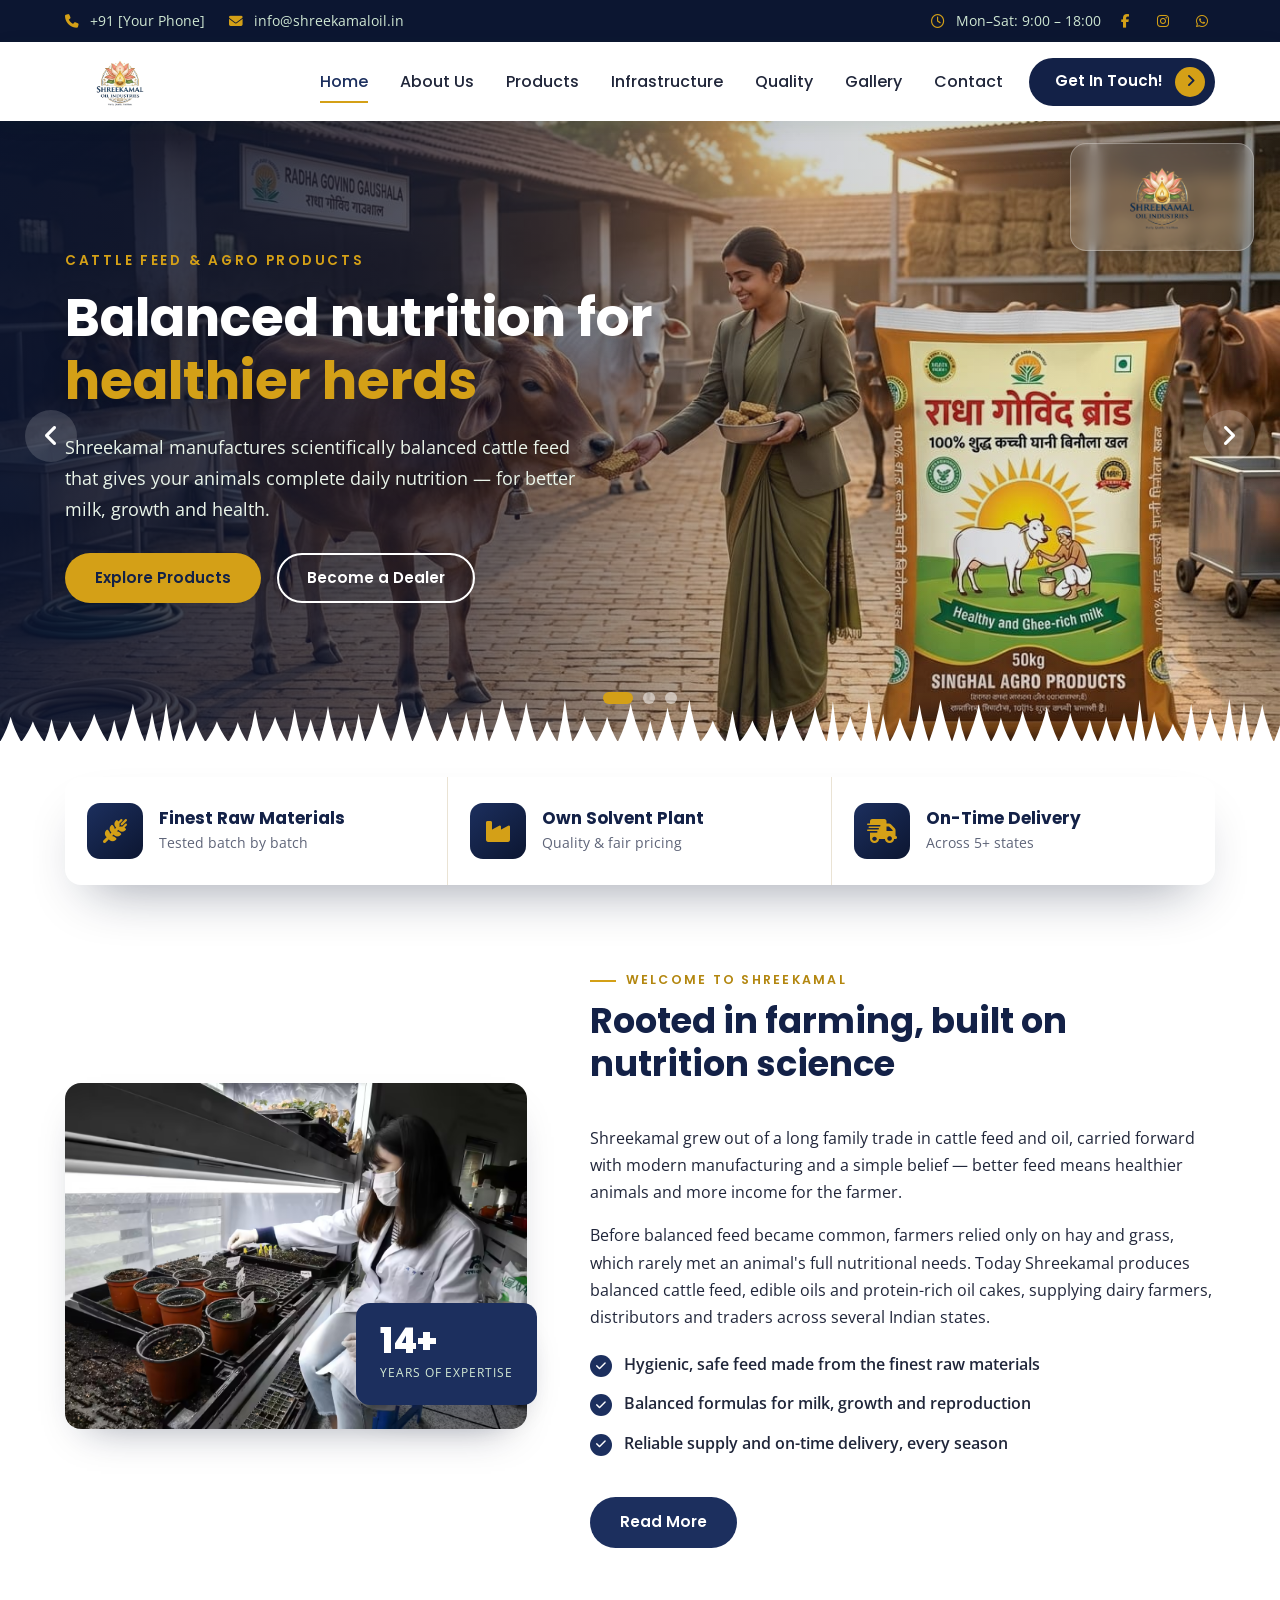
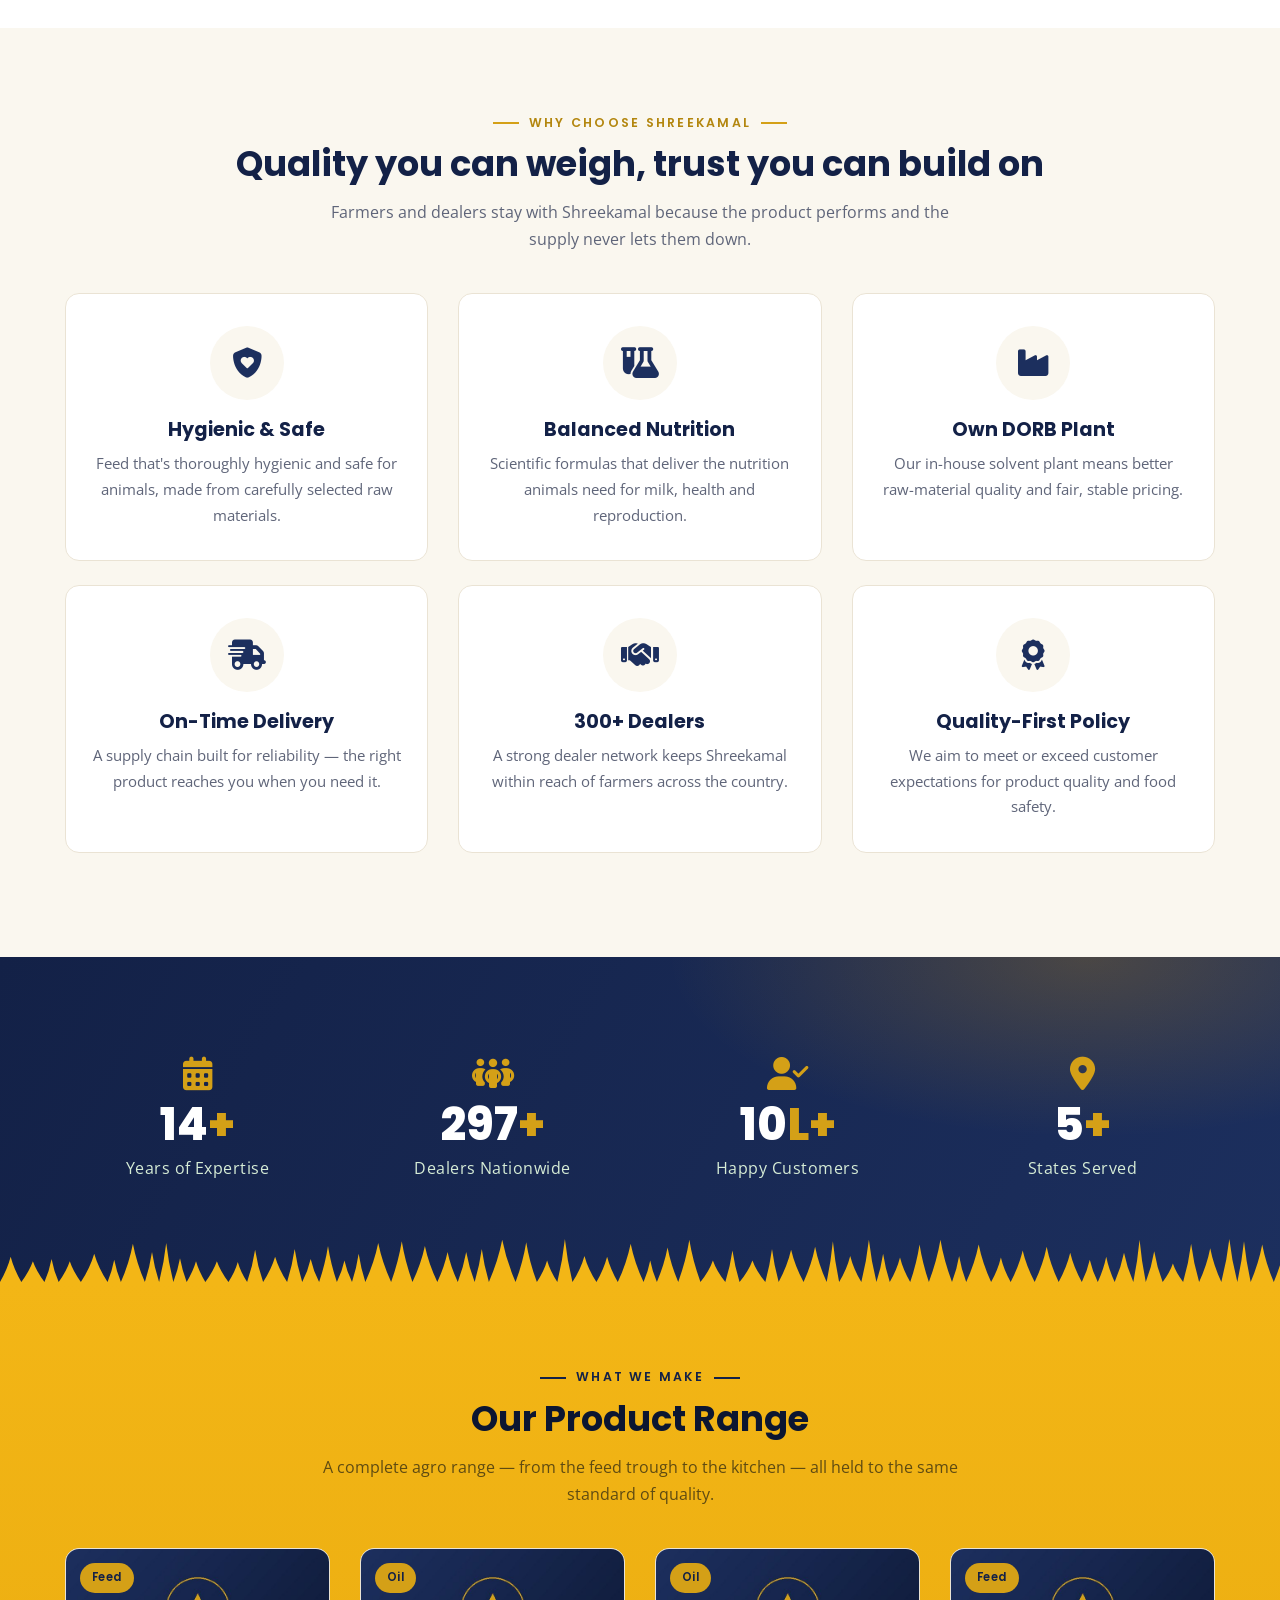
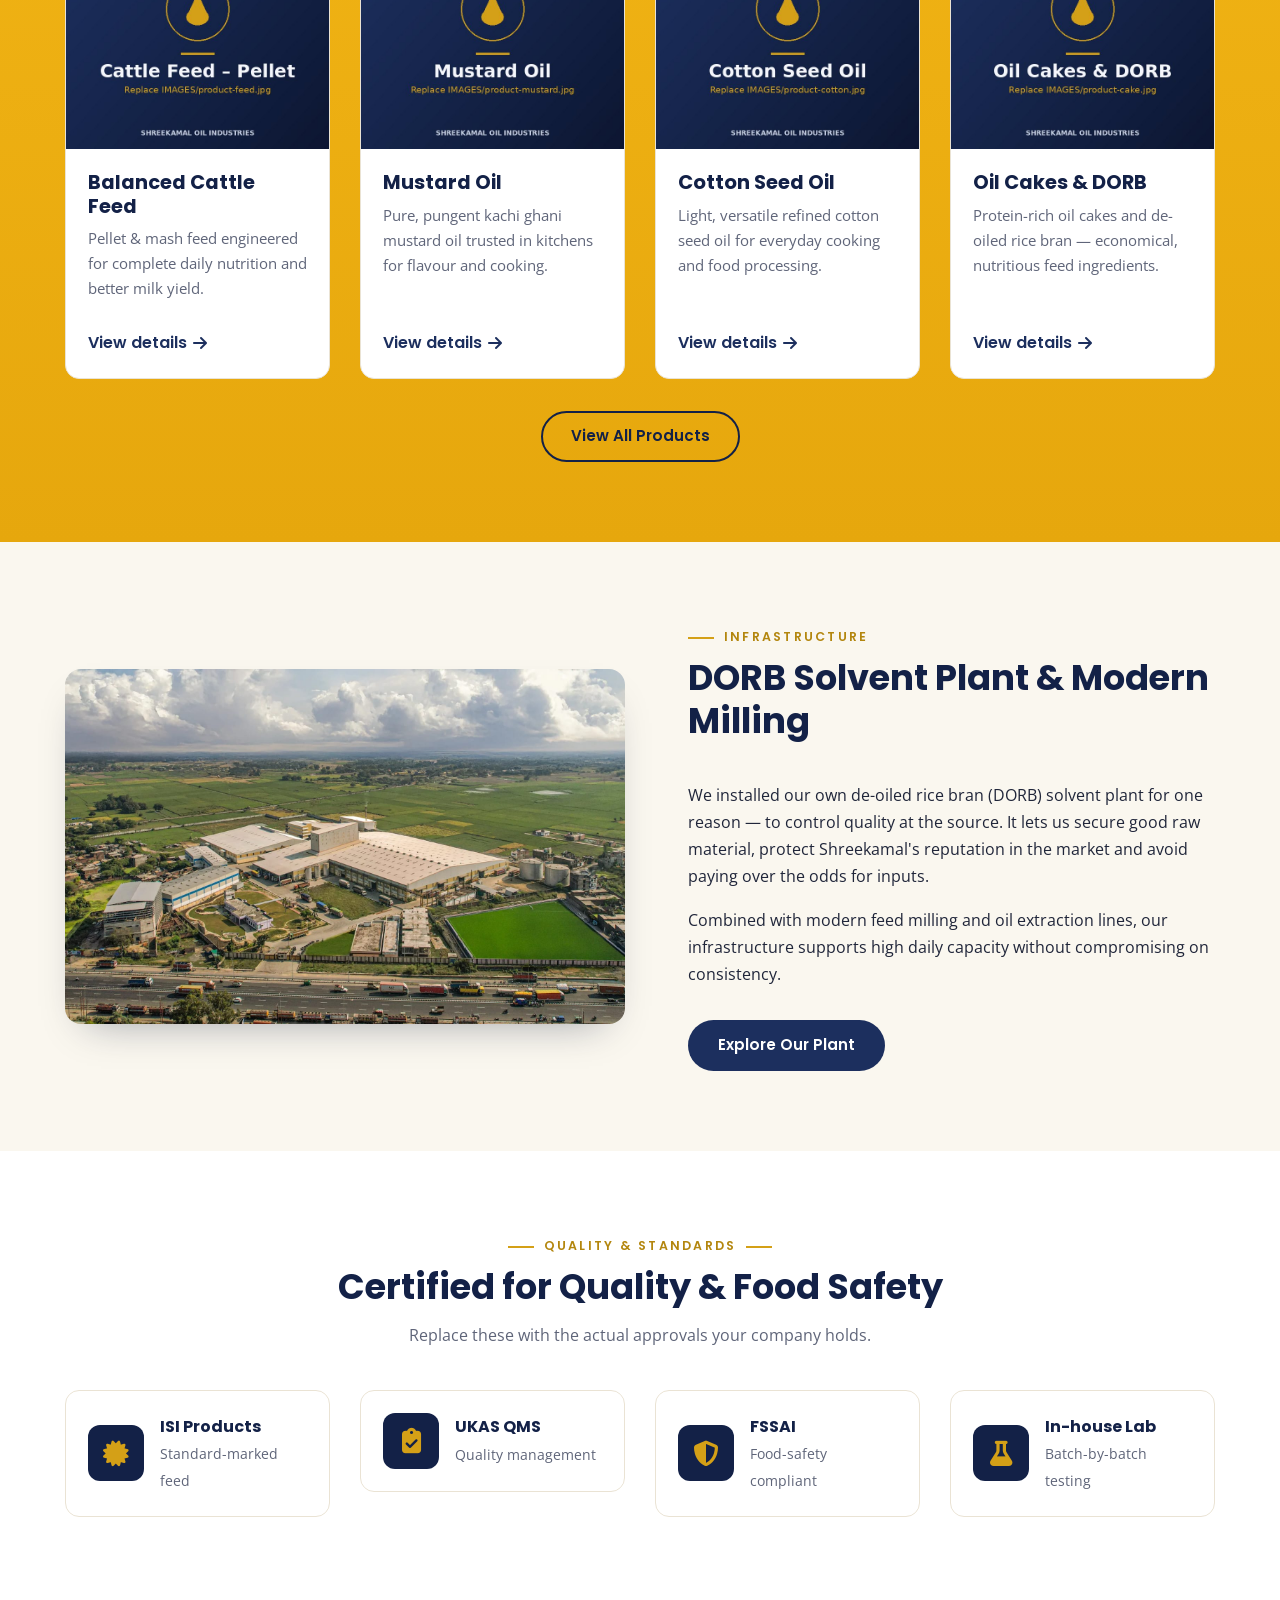
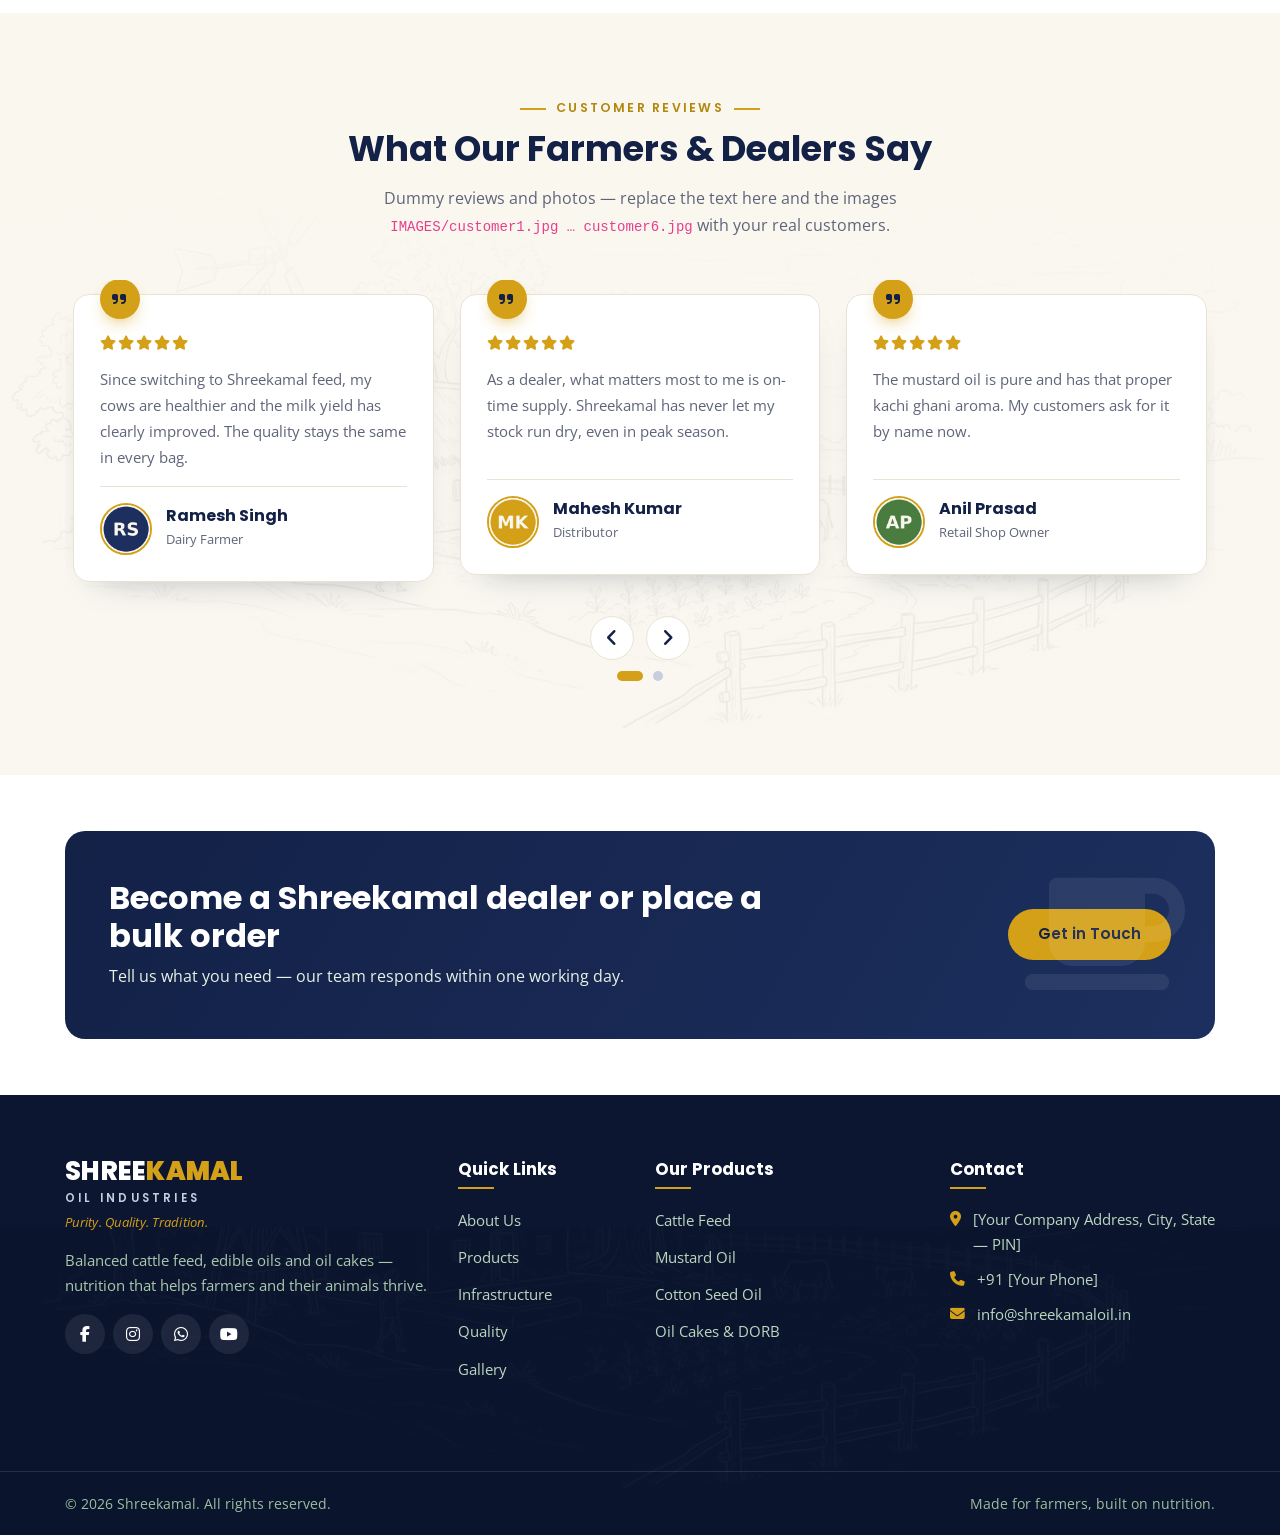
==== index.html @ b7103b27 "Add files via upload" ====
<!DOCTYPE html>
<html lang="en">
<head>
<meta charset="UTF-8" />
<meta name="viewport" content="width=device-width, initial-scale=1.0" />
<title>Shreekamal Oil Industries | Balanced Cattle Feed & Agro Products</title>
<meta name="description" content="Shreekamal is a leading manufacturer of balanced cattle feed, edible oils and oil cakes for healthier, more productive livestock across India." />

<!-- Fonts -->
<link rel="preconnect" href="https://fonts.googleapis.com"><link rel="preconnect" href="https://fonts.gstatic.com" crossorigin>
<link href="https://fonts.googleapis.com/css2?family=Poppins:wght@400;500;600;700;800&family=Open+Sans:wght@400;500;600;700&display=swap" rel="stylesheet">

<!-- Libraries (CDN). NOTE: your folder already has local bootstrap/owl/animate —
     to use those instead, swap these CDN links for your local paths, e.g. css/bootstrap.min.css -->
<link rel="stylesheet" href="https://cdn.jsdelivr.net/npm/bootstrap@4.6.2/dist/css/bootstrap.min.css">
<link rel="stylesheet" href="https://cdnjs.cloudflare.com/ajax/libs/OwlCarousel2/2.3.4/assets/owl.carousel.min.css">
<link rel="stylesheet" href="https://cdnjs.cloudflare.com/ajax/libs/OwlCarousel2/2.3.4/assets/owl.theme.default.min.css">
<link rel="stylesheet" href="https://cdnjs.cloudflare.com/ajax/libs/animate.css/4.1.1/animate.min.css">
<link rel="stylesheet" href="https://cdnjs.cloudflare.com/ajax/libs/font-awesome/6.5.2/css/all.min.css">

<!-- Custom -->
<link rel="stylesheet" href="css/style.css">
<link rel="stylesheet" href="css/responsive.css">
</head>
<body>

<!-- ===== PRELOADER / SPLASH (replace IMAGES/splash.jpg with your own image) ===== -->
<div id="preloader">
  <img class="pl-img" src="IMAGES/splash.jpg" alt="Shreekamal Oil Industries">
  <div class="pl-bar"><span></span></div>
</div>


<!-- ===== TOP BAR ===== -->
<div class="topbar">
  <div class="container">
    <div class="tb-left">
      <span><i class="fa-solid fa-phone"></i> +91 [Your Phone]</span>
      <span><i class="fa-solid fa-envelope"></i> info@shreekamaloil.in</span>
    </div>
    <div class="tb-right">
      <span><i class="fa-regular fa-clock"></i> Mon–Sat: 9:00 – 18:00</span>
      <a href="#"><i class="fa-brands fa-facebook-f"></i></a>
      <a href="#"><i class="fa-brands fa-instagram"></i></a>
      <a href="#"><i class="fa-brands fa-whatsapp"></i></a>
    </div>
  </div>
</div>

<!-- ===== NAVBAR ===== -->
<nav class="navbar navbar-expand-lg sticky-top">
  <div class="container">
    <a class="navbar-brand" href="index.html">
      <img src="IMAGES/logo.png" class="brand-logo" alt="Shreekamal Oil Industries">
    </a>
    <button class="navbar-toggler" type="button" data-toggle="collapse" data-target="#navMenu"><span class="navbar-toggler-icon"></span></button>
    <div class="collapse navbar-collapse" id="navMenu">
      <ul class="navbar-nav ml-auto align-items-lg-center">
        <li class="nav-item active"><a class="nav-link" href="index.html">Home</a></li>
        <li class="nav-item"><a class="nav-link" href="about.html">About Us</a></li>
        <li class="nav-item"><a class="nav-link" href="products.html">Products</a></li>
        <li class="nav-item"><a class="nav-link" href="infrastructure.html">Infrastructure</a></li>
        <li class="nav-item"><a class="nav-link" href="quality.html">Quality</a></li>
        <li class="nav-item"><a class="nav-link" href="gallery.html">Gallery</a></li>
        <li class="nav-item"><a class="nav-link" href="contact.html">Contact</a></li>
        <li class="nav-item"><a class="btn btn-getintouch" href="contact.html">Get In Touch! <span class="gi-arrow"><i class="fa-solid fa-angle-right"></i></span></a></li>
      </ul>
    </div>
  </div>
</nav>

<!-- ===== HERO CAROUSEL ===== -->
<section class="hero">
  <div class="owl-carousel owl-theme hero-carousel">
    <div class="item" style="background-image:url('IMAGES/slide1.jpg')">
      <div class="container">
        <div class="caption">
          <span class="eyebrow">Cattle Feed &amp; Agro Products</span>
          <h1>Balanced nutrition for <span>healthier herds</span></h1>
          <p>Shreekamal manufactures scientifically balanced cattle feed that gives your animals complete daily nutrition — for better milk, growth and health.</p>
          <a href="products.html" class="btn btn-amber">Explore Products</a>
          <a href="contact.html" class="btn btn-outline-light-2">Become a Dealer</a>
        </div>
      </div>
    </div>
    <div class="item" style="background-image:url('IMAGES/slide2.jpg')">
      <div class="container">
        <div class="caption">
          <span class="eyebrow">Pure &amp; Trusted</span>
          <h1>Edible oils, milled the <span>honest way</span></h1>
          <p>From kachi ghani mustard oil to refined cotton seed oil — quality you can taste, from our own solvent plant.</p>
          <a href="products.html" class="btn btn-amber">Our Oils</a>
          <a href="infrastructure.html" class="btn btn-outline-light-2">Our Plant</a>
        </div>
      </div>
    </div>
    <div class="item" style="background-image:url('IMAGES/slide3.jpg')">
      <div class="container">
        <div class="caption">
          <span class="eyebrow">Growing with Farmers</span>
          <h1>A network built on <span>reliability</span></h1>
          <p>300+ dealers, five states served and a supply chain that delivers on time, every season.</p>
          <a href="about.html" class="btn btn-amber">About Shreekamal</a>
          <a href="contact.html" class="btn btn-outline-light-2">Contact Us</a>
        </div>
      </div>
    </div>
  </div>
  <div class="grass grass-hero"><svg viewBox="0 0 1440 60" preserveAspectRatio="none"><path d="M0,60 L0.0,60 Q8.4,43 12.0,27 Q15.6,43 24.0,60 L24.0,60 Q33.1,46 37.0,33 Q40.9,46 50.0,60 L50.0,60 Q55.6,45 58.0,30 Q60.4,45 66.0,60 L66.0,60 Q74.8,46 78.5,33 Q82.2,46 91.0,60 L91.0,60 Q101.5,41 106.0,23 Q110.5,41 121.0,60 L121.0,60 Q126.2,45 128.5,31 Q130.8,45 136.0,60 L136.0,60 Q145.4,35 149.5,10 Q153.6,35 163.0,60 L163.0,60 Q168.6,40 171.0,21 Q173.4,40 179.0,60 L179.0,60 Q184.6,34 187.0,9 Q189.4,34 195.0,60 L195.0,60 Q200.2,44 202.5,29 Q204.8,44 210.0,60 L210.0,60 Q217.3,46 220.5,33 Q223.7,46 231.0,60 L231.0,60 Q240.1,46 244.0,33 Q247.9,46 257.0,60 L257.0,60 Q264.4,47 267.5,34 Q270.6,47 278.0,60 L278.0,60 Q284.3,39 287.0,18 Q289.7,39 296.0,60 L296.0,60 Q305.4,43 309.5,27 Q313.6,43 323.0,60 L323.0,60 Q328.9,38 331.5,17 Q334.1,38 340.0,60 L340.0,60 Q346.6,45 349.5,30 Q352.4,45 359.0,60 L359.0,60 Q366.0,36 369.0,13 Q372.0,36 379.0,60 L379.0,60 Q384.9,46 387.5,32 Q390.1,46 396.0,60 L396.0,60 Q401.2,41 403.5,23 Q405.8,41 411.0,60 L411.0,60 Q421.1,34 425.5,9 Q429.9,34 440.0,60 L440.0,60 Q448.4,33 452.0,7 Q455.6,33 464.0,60 L464.0,60 Q473.8,36 478.0,13 Q482.2,36 492.0,60 L492.0,60 Q500.1,40 503.5,21 Q506.9,40 515.0,60 L515.0,60 Q521.6,40 524.5,21 Q527.4,40 534.0,60 L534.0,60 Q539.6,38 542.0,17 Q544.4,38 550.0,60 L550.0,60 Q560.5,32 565.0,5 Q569.5,32 580.0,60 L580.0,60 Q588.4,34 592.0,8 Q595.6,34 604.0,60 L604.0,60 Q612.0,46 615.5,32 Q619.0,46 627.0,60 L627.0,60 Q633.0,32 635.5,4 Q638.0,32 644.0,60 L644.0,60 Q653.5,43 657.5,26 Q661.5,43 671.0,60 L671.0,60 Q679.4,43 683.0,27 Q686.6,43 695.0,60 L695.0,60 Q705.1,35 709.5,10 Q713.9,35 724.0,60 L724.0,60 Q729.2,46 731.5,32 Q733.8,46 739.0,60 L739.0,60 Q747.4,37 751.0,15 Q754.6,37 763.0,60 L763.0,60 Q771.8,32 775.5,5 Q779.2,32 788.0,60 L788.0,60 Q797.8,46 802.0,32 Q806.2,46 816.0,60 L816.0,60 Q821.6,39 824.0,19 Q826.4,39 832.0,60 L832.0,60 Q842.1,46 846.5,32 Q850.9,46 861.0,60 L861.0,60 Q866.2,38 868.5,17 Q870.8,38 876.0,60 L876.0,60 Q885.8,39 890.0,18 Q894.2,39 904.0,60 L904.0,60 Q913.1,37 917.0,14 Q920.9,37 930.0,60 L930.0,60 Q934.9,33 937.0,7 Q939.1,33 944.0,60 L944.0,60 Q952.8,43 956.5,26 Q960.2,43 969.0,60 L969.0,60 Q975.0,32 977.5,5 Q980.0,32 986.0,60 L986.0,60 Q991.2,41 993.5,23 Q995.8,41 1001.0,60 L1001.0,60 Q1009.0,44 1012.5,28 Q1016.0,44 1024.0,60 L1024.0,60 Q1031.3,35 1034.5,11 Q1037.7,35 1045.0,60 L1045.0,60 Q1054.1,32 1058.0,5 Q1061.9,32 1071.0,60 L1071.0,60 Q1076.6,43 1079.0,26 Q1081.4,43 1087.0,60 L1087.0,60 Q1096.8,35 1101.0,11 Q1105.2,35 1115.0,60 L1115.0,60 Q1122.7,44 1126.0,28 Q1129.3,44 1137.0,60 L1137.0,60 Q1146.5,39 1150.5,19 Q1154.5,39 1164.0,60 L1164.0,60 Q1173.5,37 1177.5,14 Q1181.5,37 1191.0,60 L1191.0,60 Q1200.1,41 1204.0,22 Q1207.9,41 1217.0,60 L1217.0,60 Q1223.3,45 1226.0,31 Q1228.7,45 1235.0,60 L1235.0,60 Q1241.7,43 1244.5,27 Q1247.3,43 1254.0,60 L1254.0,60 Q1261.3,41 1264.5,22 Q1267.7,41 1275.0,60 L1275.0,60 Q1279.9,32 1282.0,5 Q1284.1,32 1289.0,60 L1289.0,60 Q1295.7,40 1298.5,20 Q1301.3,40 1308.0,60 L1308.0,60 Q1316.0,48 1319.5,36 Q1323.0,48 1331.0,60 L1331.0,60 Q1337.3,35 1340.0,10 Q1342.7,35 1349.0,60 L1349.0,60 Q1357.8,38 1361.5,16 Q1365.2,38 1374.0,60 L1374.0,60 Q1380.3,32 1383.0,4 Q1385.7,32 1392.0,60 L1392.0,60 Q1397.2,33 1399.5,7 Q1401.8,33 1407.0,60 L1407.0,60 Q1416.1,35 1420.0,11 Q1423.9,35 1433.0,60 L1433.0,60 Q1442.1,35 1446.0,11 Q1449.9,35 1459.0,60 L1440,60 Z" fill="currentColor"/></svg></div>
  <div class="hero-watermark"><img src="IMAGES/logo.png" alt="Shreekamal Oil Industries"></div>
</section>

<!-- ===== FEATURE STRIP ===== -->
<section class="feature-strip">
  <div class="container">
    <div class="fs-card">
      <div class="row no-gutters">
        <div class="col-md-4"><div class="fs-item"><div class="fi"><i class="fa-solid fa-wheat-awn"></i></div><div><h5>Finest Raw Materials</h5><p>Tested batch by batch</p></div></div></div>
        <div class="col-md-4"><div class="fs-item"><div class="fi"><i class="fa-solid fa-industry"></i></div><div><h5>Own Solvent Plant</h5><p>Quality &amp; fair pricing</p></div></div></div>
        <div class="col-md-4"><div class="fs-item"><div class="fi"><i class="fa-solid fa-truck-fast"></i></div><div><h5>On-Time Delivery</h5><p>Across 5+ states</p></div></div></div>
      </div>
    </div>
  </div>
</section>

<!-- ===== ABOUT ===== -->
<section class="section about">
  <div class="container">
    <div class="row align-items-center">
      <div class="col-lg-5" data-reveal="fadeInLeft">
        <div class="about-wrap">
          <img src="IMAGES/about.jpg" class="about-photo" alt="About Shreekamal Oil Industries">
          <div class="about-badge"><div class="n">14+</div><small>Years of expertise</small></div>
        </div>
      </div>
      <div class="col-lg-7 pl-lg-5" data-reveal="fadeInRight">
        <div class="sec-title">
          <span class="eyebrow">Welcome to Shreekamal</span>
          <h2>Rooted in farming, built on nutrition science</h2>
        </div>
        <p>Shreekamal grew out of a long family trade in cattle feed and oil, carried forward with modern manufacturing and a simple belief — better feed means healthier animals and more income for the farmer.</p>
        <p>Before balanced feed became common, farmers relied only on hay and grass, which rarely met an animal's full nutritional needs. Today Shreekamal produces balanced cattle feed, edible oils and protein-rich oil cakes, supplying dairy farmers, distributors and traders across several Indian states.</p>
        <ul class="ticks">
          <li><i class="fa-solid fa-check"></i> Hygienic, safe feed made from the finest raw materials</li>
          <li><i class="fa-solid fa-check"></i> Balanced formulas for milk, growth and reproduction</li>
          <li><i class="fa-solid fa-check"></i> Reliable supply and on-time delivery, every season</li>
        </ul>
        <a href="about.html" class="btn btn-green mt-4">Read More</a>
      </div>
    </div>
  </div>
</section>

<!-- ===== WHY CHOOSE ===== -->
<section class="section bg-cream">
  <div class="container">
    <div class="sec-title center">
      <span class="eyebrow">Why choose Shreekamal</span>
      <h2>Quality you can weigh, trust you can build on</h2>
      <p>Farmers and dealers stay with Shreekamal because the product performs and the supply never lets them down.</p>
    </div>
    <div class="row">
      <div class="col-md-4 mb-4" data-reveal="fadeInUp"><div class="why-card"><div class="ic"><i class="fa-solid fa-shield-heart"></i></div><h4>Hygienic &amp; Safe</h4><p>Feed that's thoroughly hygienic and safe for animals, made from carefully selected raw materials.</p></div></div>
      <div class="col-md-4 mb-4" data-reveal="fadeInUp"><div class="why-card"><div class="ic"><i class="fa-solid fa-flask-vial"></i></div><h4>Balanced Nutrition</h4><p>Scientific formulas that deliver the nutrition animals need for milk, health and reproduction.</p></div></div>
      <div class="col-md-4 mb-4" data-reveal="fadeInUp"><div class="why-card"><div class="ic"><i class="fa-solid fa-industry"></i></div><h4>Own DORB Plant</h4><p>Our in-house solvent plant means better raw-material quality and fair, stable pricing.</p></div></div>
      <div class="col-md-4 mb-4" data-reveal="fadeInUp"><div class="why-card"><div class="ic"><i class="fa-solid fa-truck-fast"></i></div><h4>On-Time Delivery</h4><p>A supply chain built for reliability — the right product reaches you when you need it.</p></div></div>
      <div class="col-md-4 mb-4" data-reveal="fadeInUp"><div class="why-card"><div class="ic"><i class="fa-solid fa-handshake"></i></div><h4>300+ Dealers</h4><p>A strong dealer network keeps Shreekamal within reach of farmers across the country.</p></div></div>
      <div class="col-md-4 mb-4" data-reveal="fadeInUp"><div class="why-card"><div class="ic"><i class="fa-solid fa-award"></i></div><h4>Quality-First Policy</h4><p>We aim to meet or exceed customer expectations for product quality and food safety.</p></div></div>
    </div>
  </div>
</section>

<!-- ===== COUNTERS ===== -->
<section class="section counters">
  <div class="container">
    <div class="row">
      <div class="col-6 col-md-3"><div class="counter-box"><i class="fa-solid fa-calendar-days"></i><div class="count" data-target="14" data-suffix="+">0</div><p>Years of Expertise</p></div></div>
      <div class="col-6 col-md-3"><div class="counter-box"><i class="fa-solid fa-people-group"></i><div class="count" data-target="300" data-suffix="+">0</div><p>Dealers Nationwide</p></div></div>
      <div class="col-6 col-md-3"><div class="counter-box"><i class="fa-solid fa-user-check"></i><div class="count" data-target="10" data-suffix="L+">0</div><p>Happy Customers</p></div></div>
      <div class="col-6 col-md-3"><div class="counter-box"><i class="fa-solid fa-location-dot"></i><div class="count" data-target="5" data-suffix="+">0</div><p>States Served</p></div></div>
    </div>
  </div>
</section>

<!-- ===== PRODUCTS ===== -->
<section class="section products-gold">
  <div class="grass grass-top"><svg viewBox="0 0 1440 60" preserveAspectRatio="none"><path d="M0,60 L0.0,60 Q8.4,43 12.0,27 Q15.6,43 24.0,60 L24.0,60 Q33.1,46 37.0,33 Q40.9,46 50.0,60 L50.0,60 Q55.6,45 58.0,30 Q60.4,45 66.0,60 L66.0,60 Q74.8,46 78.5,33 Q82.2,46 91.0,60 L91.0,60 Q101.5,41 106.0,23 Q110.5,41 121.0,60 L121.0,60 Q126.2,45 128.5,31 Q130.8,45 136.0,60 L136.0,60 Q145.4,35 149.5,10 Q153.6,35 163.0,60 L163.0,60 Q168.6,40 171.0,21 Q173.4,40 179.0,60 L179.0,60 Q184.6,34 187.0,9 Q189.4,34 195.0,60 L195.0,60 Q200.2,44 202.5,29 Q204.8,44 210.0,60 L210.0,60 Q217.3,46 220.5,33 Q223.7,46 231.0,60 L231.0,60 Q240.1,46 244.0,33 Q247.9,46 257.0,60 L257.0,60 Q264.4,47 267.5,34 Q270.6,47 278.0,60 L278.0,60 Q284.3,39 287.0,18 Q289.7,39 296.0,60 L296.0,60 Q305.4,43 309.5,27 Q313.6,43 323.0,60 L323.0,60 Q328.9,38 331.5,17 Q334.1,38 340.0,60 L340.0,60 Q346.6,45 349.5,30 Q352.4,45 359.0,60 L359.0,60 Q366.0,36 369.0,13 Q372.0,36 379.0,60 L379.0,60 Q384.9,46 387.5,32 Q390.1,46 396.0,60 L396.0,60 Q401.2,41 403.5,23 Q405.8,41 411.0,60 L411.0,60 Q421.1,34 425.5,9 Q429.9,34 440.0,60 L440.0,60 Q448.4,33 452.0,7 Q455.6,33 464.0,60 L464.0,60 Q473.8,36 478.0,13 Q482.2,36 492.0,60 L492.0,60 Q500.1,40 503.5,21 Q506.9,40 515.0,60 L515.0,60 Q521.6,40 524.5,21 Q527.4,40 534.0,60 L534.0,60 Q539.6,38 542.0,17 Q544.4,38 550.0,60 L550.0,60 Q560.5,32 565.0,5 Q569.5,32 580.0,60 L580.0,60 Q588.4,34 592.0,8 Q595.6,34 604.0,60 L604.0,60 Q612.0,46 615.5,32 Q619.0,46 627.0,60 L627.0,60 Q633.0,32 635.5,4 Q638.0,32 644.0,60 L644.0,60 Q653.5,43 657.5,26 Q661.5,43 671.0,60 L671.0,60 Q679.4,43 683.0,27 Q686.6,43 695.0,60 L695.0,60 Q705.1,35 709.5,10 Q713.9,35 724.0,60 L724.0,60 Q729.2,46 731.5,32 Q733.8,46 739.0,60 L739.0,60 Q747.4,37 751.0,15 Q754.6,37 763.0,60 L763.0,60 Q771.8,32 775.5,5 Q779.2,32 788.0,60 L788.0,60 Q797.8,46 802.0,32 Q806.2,46 816.0,60 L816.0,60 Q821.6,39 824.0,19 Q826.4,39 832.0,60 L832.0,60 Q842.1,46 846.5,32 Q850.9,46 861.0,60 L861.0,60 Q866.2,38 868.5,17 Q870.8,38 876.0,60 L876.0,60 Q885.8,39 890.0,18 Q894.2,39 904.0,60 L904.0,60 Q913.1,37 917.0,14 Q920.9,37 930.0,60 L930.0,60 Q934.9,33 937.0,7 Q939.1,33 944.0,60 L944.0,60 Q952.8,43 956.5,26 Q960.2,43 969.0,60 L969.0,60 Q975.0,32 977.5,5 Q980.0,32 986.0,60 L986.0,60 Q991.2,41 993.5,23 Q995.8,41 1001.0,60 L1001.0,60 Q1009.0,44 1012.5,28 Q1016.0,44 1024.0,60 L1024.0,60 Q1031.3,35 1034.5,11 Q1037.7,35 1045.0,60 L1045.0,60 Q1054.1,32 1058.0,5 Q1061.9,32 1071.0,60 L1071.0,60 Q1076.6,43 1079.0,26 Q1081.4,43 1087.0,60 L1087.0,60 Q1096.8,35 1101.0,11 Q1105.2,35 1115.0,60 L1115.0,60 Q1122.7,44 1126.0,28 Q1129.3,44 1137.0,60 L1137.0,60 Q1146.5,39 1150.5,19 Q1154.5,39 1164.0,60 L1164.0,60 Q1173.5,37 1177.5,14 Q1181.5,37 1191.0,60 L1191.0,60 Q1200.1,41 1204.0,22 Q1207.9,41 1217.0,60 L1217.0,60 Q1223.3,45 1226.0,31 Q1228.7,45 1235.0,60 L1235.0,60 Q1241.7,43 1244.5,27 Q1247.3,43 1254.0,60 L1254.0,60 Q1261.3,41 1264.5,22 Q1267.7,41 1275.0,60 L1275.0,60 Q1279.9,32 1282.0,5 Q1284.1,32 1289.0,60 L1289.0,60 Q1295.7,40 1298.5,20 Q1301.3,40 1308.0,60 L1308.0,60 Q1316.0,48 1319.5,36 Q1323.0,48 1331.0,60 L1331.0,60 Q1337.3,35 1340.0,10 Q1342.7,35 1349.0,60 L1349.0,60 Q1357.8,38 1361.5,16 Q1365.2,38 1374.0,60 L1374.0,60 Q1380.3,32 1383.0,4 Q1385.7,32 1392.0,60 L1392.0,60 Q1397.2,33 1399.5,7 Q1401.8,33 1407.0,60 L1407.0,60 Q1416.1,35 1420.0,11 Q1423.9,35 1433.0,60 L1433.0,60 Q1442.1,35 1446.0,11 Q1449.9,35 1459.0,60 L1440,60 Z" fill="currentColor"/></svg></div>
  <div class="container">
    <div class="sec-title center">
      <span class="eyebrow">What we make</span>
      <h2>Our Product Range</h2>
      <p>A complete agro range — from the feed trough to the kitchen — all held to the same standard of quality.</p>
    </div>
    <div class="row">
      <div class="col-md-6 col-lg-3 mb-4" data-reveal="fadeInUp" style="animation-delay:.05s"><div class="product-card"><div class="thumb p-0"><span class="badge-cat">Feed</span><img src="IMAGES/product-feed.jpg" class="thumb-img" alt="Balanced Cattle Feed"></div><div class="p-body"><h4>Balanced Cattle Feed</h4><p>Pellet &amp; mash feed engineered for complete daily nutrition and better milk yield.</p><a href="products.html" class="p-link">View details <i class="fa-solid fa-arrow-right"></i></a></div></div></div>
      <div class="col-md-6 col-lg-3 mb-4" data-reveal="fadeInUp" style="animation-delay:.15s"><div class="product-card"><div class="thumb p-0"><span class="badge-cat">Oil</span><img src="IMAGES/product-mustard.jpg" class="thumb-img" alt="Mustard Oil"></div><div class="p-body"><h4>Mustard Oil</h4><p>Pure, pungent kachi ghani mustard oil trusted in kitchens for flavour and cooking.</p><a href="products.html" class="p-link">View details <i class="fa-solid fa-arrow-right"></i></a></div></div></div>
      <div class="col-md-6 col-lg-3 mb-4" data-reveal="fadeInUp" style="animation-delay:.25s"><div class="product-card"><div class="thumb p-0"><span class="badge-cat">Oil</span><img src="IMAGES/product-cotton.jpg" class="thumb-img" alt="Cotton Seed Oil"></div><div class="p-body"><h4>Cotton Seed Oil</h4><p>Light, versatile refined cotton seed oil for everyday cooking and food processing.</p><a href="products.html" class="p-link">View details <i class="fa-solid fa-arrow-right"></i></a></div></div></div>
      <div class="col-md-6 col-lg-3 mb-4" data-reveal="fadeInUp" style="animation-delay:.35s"><div class="product-card"><div class="thumb p-0"><span class="badge-cat">Feed</span><img src="IMAGES/product-cake.jpg" class="thumb-img" alt="Oil Cakes and DORB"></div><div class="p-body"><h4>Oil Cakes &amp; DORB</h4><p>Protein-rich oil cakes and de-oiled rice bran — economical, nutritious feed ingredients.</p><a href="products.html" class="p-link">View details <i class="fa-solid fa-arrow-right"></i></a></div></div></div>
    </div>
    <div class="text-center mt-2"><a href="products.html" class="btn btn-outline-green">View All Products</a></div>
  </div>
</section>

<!-- ===== INFRASTRUCTURE / DORB ===== -->
<section class="section bg-cream">
  <div class="container">
    <div class="row align-items-center">
      <div class="col-lg-6 mb-4 mb-lg-0" data-reveal="fadeInLeft">
        <img src="IMAGES/infrastructure.jpg" class="split-photo" alt="Shreekamal Oil Industries plant">
      </div>
      <div class="col-lg-6 pl-lg-5" data-reveal="fadeInRight">
        <div class="sec-title"><span class="eyebrow">Infrastructure</span><h2>DORB Solvent Plant &amp; Modern Milling</h2></div>
        <p>We installed our own de-oiled rice bran (DORB) solvent plant for one reason — to control quality at the source. It lets us secure good raw material, protect Shreekamal's reputation in the market and avoid paying over the odds for inputs.</p>
        <p>Combined with modern feed milling and oil extraction lines, our infrastructure supports high daily capacity without compromising on consistency.</p>
        <a href="infrastructure.html" class="btn btn-green mt-3">Explore Our Plant</a>
      </div>
    </div>
  </div>
</section>

<!-- ===== CERTIFICATIONS ===== -->
<section class="section">
  <div class="container">
    <div class="sec-title center"><span class="eyebrow">Quality &amp; standards</span><h2>Certified for Quality &amp; Food Safety</h2><p>Replace these with the actual approvals your company holds.</p></div>
    <div class="row">
      <div class="col-md-6 col-lg-3 mb-3" data-reveal="fadeInUp"><div class="cert"><div class="cmark"><i class="fa-solid fa-certificate"></i></div><div><b>ISI Products</b><span>Standard-marked feed</span></div></div></div>
      <div class="col-md-6 col-lg-3 mb-3" data-reveal="fadeInUp"><div class="cert"><div class="cmark"><i class="fa-solid fa-clipboard-check"></i></div><div><b>UKAS QMS</b><span>Quality management</span></div></div></div>
      <div class="col-md-6 col-lg-3 mb-3" data-reveal="fadeInUp"><div class="cert"><div class="cmark"><i class="fa-solid fa-shield-halved"></i></div><div><b>FSSAI</b><span>Food-safety compliant</span></div></div></div>
      <div class="col-md-6 col-lg-3 mb-3" data-reveal="fadeInUp"><div class="cert"><div class="cmark"><i class="fa-solid fa-flask"></i></div><div><b>In-house Lab</b><span>Batch-by-batch testing</span></div></div></div>
    </div>
  </div>
</section>

<!-- ===== CUSTOMER REVIEWS (slider + village watermark bg) ===== -->
<section class="section reviews">
  <div class="village-bg"></div>
  <div class="container">
    <div class="sec-title center">
      <span class="eyebrow">Customer reviews</span>
      <h2>What Our Farmers &amp; Dealers Say</h2>
      <p>Dummy reviews and photos — replace the text here and the images <code>IMAGES/customer1.jpg … customer6.jpg</code> with your real customers.</p>
    </div>

    <div class="owl-carousel owl-theme reviews-carousel">
      <div class="review-card">
        <div class="quote-ic"><i class="fa-solid fa-quote-right"></i></div>
        <div class="stars"><i class="fa-solid fa-star"></i><i class="fa-solid fa-star"></i><i class="fa-solid fa-star"></i><i class="fa-solid fa-star"></i><i class="fa-solid fa-star"></i></div>
        <p class="rv-text">Since switching to Shreekamal feed, my cows are healthier and the milk yield has clearly improved. The quality stays the same in every bag.</p>
        <div class="rv-user"><img src="IMAGES/customer1.jpg" alt="Customer"><div><b>Ramesh Singh</b><span>Dairy Farmer</span></div></div>
      </div>

      <div class="review-card">
        <div class="quote-ic"><i class="fa-solid fa-quote-right"></i></div>
        <div class="stars"><i class="fa-solid fa-star"></i><i class="fa-solid fa-star"></i><i class="fa-solid fa-star"></i><i class="fa-solid fa-star"></i><i class="fa-solid fa-star"></i></div>
        <p class="rv-text">As a dealer, what matters most to me is on-time supply. Shreekamal has never let my stock run dry, even in peak season.</p>
        <div class="rv-user"><img src="IMAGES/customer2.jpg" alt="Customer"><div><b>Mahesh Kumar</b><span>Distributor</span></div></div>
      </div>

      <div class="review-card">
        <div class="quote-ic"><i class="fa-solid fa-quote-right"></i></div>
        <div class="stars"><i class="fa-solid fa-star"></i><i class="fa-solid fa-star"></i><i class="fa-solid fa-star"></i><i class="fa-solid fa-star"></i><i class="fa-solid fa-star"></i></div>
        <p class="rv-text">The mustard oil is pure and has that proper kachi ghani aroma. My customers ask for it by name now.</p>
        <div class="rv-user"><img src="IMAGES/customer3.jpg" alt="Customer"><div><b>Anil Prasad</b><span>Retail Shop Owner</span></div></div>
      </div>

      <div class="review-card">
        <div class="quote-ic"><i class="fa-solid fa-quote-right"></i></div>
        <div class="stars"><i class="fa-solid fa-star"></i><i class="fa-solid fa-star"></i><i class="fa-solid fa-star"></i><i class="fa-solid fa-star"></i><i class="fa-solid fa-star"></i></div>
        <p class="rv-text">The pellets are clean and dust-free, and my animals eat them without any waste. Good value for the price.</p>
        <div class="rv-user"><img src="IMAGES/customer4.jpg" alt="Customer"><div><b>Suresh Dhaka</b><span>Cattle Owner</span></div></div>
      </div>

      <div class="review-card">
        <div class="quote-ic"><i class="fa-solid fa-quote-right"></i></div>
        <div class="stars"><i class="fa-solid fa-star"></i><i class="fa-solid fa-star"></i><i class="fa-solid fa-star"></i><i class="fa-solid fa-star"></i><i class="fa-solid fa-star"></i></div>
        <p class="rv-text">Their oil cakes are a solid, economical addition to my feed mix. The team is also easy to deal with for bulk orders.</p>
        <div class="rv-user"><img src="IMAGES/customer5.jpg" alt="Customer"><div><b>Vikram Gill</b><span>Dairy Farm Owner</span></div></div>
      </div>

      <div class="review-card">
        <div class="quote-ic"><i class="fa-solid fa-quote-right"></i></div>
        <div class="stars"><i class="fa-solid fa-star"></i><i class="fa-solid fa-star"></i><i class="fa-solid fa-star"></i><i class="fa-solid fa-star"></i><i class="fa-solid fa-star"></i></div>
        <p class="rv-text">I have been buying from Shreekamal for years. The quality is consistent and they stand behind what they sell.</p>
        <div class="rv-user"><img src="IMAGES/customer6.jpg" alt="Customer"><div><b>Jagdish Thakur</b><span>Trader</span></div></div>
      </div>
    </div>
  </div>
</section>

<!-- ===== CTA BAND ===== -->
<section class="section-sm">
  <div class="container">
    <div class="cta-band">
      <div class="row align-items-center">
        <div class="col-lg-8"><h2>Become a Shreekamal dealer or place a bulk order</h2><p>Tell us what you need — our team responds within one working day.</p></div>
        <div class="col-lg-4 text-right"><a href="contact.html" class="btn btn-amber">Get in Touch</a></div>
      </div>
    </div>
  </div>
</section>

<!-- ===== FOOTER ===== -->
<footer class="site-footer">
  <div class="container">
    <div class="row">
      <div class="col-lg-4 col-md-6 mb-4">
        <div class="f-brand"><span class="wm">SHREE<b>KAMAL</b><span class="wm-sub">Oil Industries</span></span><span class="wm-tag">Purity. Quality. Tradition.</span></div>
        <p>Balanced cattle feed, edible oils and oil cakes — nutrition that helps farmers and their animals thrive.</p>
        <div class="f-social mt-3"><a href="#"><i class="fa-brands fa-facebook-f"></i></a><a href="#"><i class="fa-brands fa-instagram"></i></a><a href="#"><i class="fa-brands fa-whatsapp"></i></a><a href="#"><i class="fa-brands fa-youtube"></i></a></div>
      </div>
      <div class="col-lg-2 col-md-6 mb-4"><h5>Quick Links</h5><ul><li><a href="about.html">About Us</a></li><li><a href="products.html">Products</a></li><li><a href="infrastructure.html">Infrastructure</a></li><li><a href="quality.html">Quality</a></li><li><a href="gallery.html">Gallery</a></li></ul></div>
      <div class="col-lg-3 col-md-6 mb-4"><h5>Our Products</h5><ul><li><a href="products.html">Cattle Feed</a></li><li><a href="products.html">Mustard Oil</a></li><li><a href="products.html">Cotton Seed Oil</a></li><li><a href="products.html">Oil Cakes &amp; DORB</a></li></ul></div>
      <div class="col-lg-3 col-md-6 mb-4"><h5>Contact</h5>
        <ul class="f-contact">
          <li><i class="fa-solid fa-location-dot"></i><span>[Your Company Address, City, State — PIN]</span></li>
          <li><i class="fa-solid fa-phone"></i><span>+91 [Your Phone]</span></li>
          <li><i class="fa-solid fa-envelope"></i><span>info@shreekamaloil.in</span></li>
        </ul>
      </div>
    </div>
  </div>
  <div class="footer-bottom"><div class="container d-flex justify-content-between flex-wrap"><span>© <span id="yr"></span> Shreekamal. All rights reserved.</span><span>Made for farmers, built on nutrition.</span></div></div>
</footer>

<button id="toTop" aria-label="Back to top"><i class="fa-solid fa-arrow-up"></i></button>

<!-- Scripts (CDN). Your folder has local jQuery-based owl + bootstrap bundle; swap if preferred. -->
<script src="https://code.jquery.com/jquery-3.6.4.min.js"></script>
<script src="https://cdn.jsdelivr.net/npm/bootstrap@4.6.2/dist/js/bootstrap.bundle.min.js"></script>
<script src="https://cdnjs.cloudflare.com/ajax/libs/OwlCarousel2/2.3.4/owl.carousel.min.js"></script>
<script src="js/script.js"></script>
<script>document.getElementById('yr').textContent=new Date().getFullYear();</script>
</body>
</html>
---- css/style.css ----
/* =========================================================
   Shreekamal Oil Industries — Cattle Feed & Agro Products
   Main stylesheet  (css/style.css)
   Built to sit on top of Bootstrap 4 + Owl Carousel + Font Awesome
   ========================================================= */

:root{
  /* Palette derived from the Shreekamal Oil Industries logo: deep navy + gold, rose & leaf accents */
  --green:#1c2f5e;        /* primary (navy) */
  --green-dk:#132147;     /* dark header / footer (deep navy) */
  --green-darker:#0c1631; /* darkest navy */
  --amber:#d4a017;        /* accent (gold) */
  --amber-dk:#b3860e;     /* dark gold */
  --rose:#d98a8a;         /* lotus accent */
  --leaf:#4a7c3f;         /* leaf accent */
  --ink:#20263a;
  --muted:#5f6579;
  --cream:#faf7ef;
  --line:#eae3d4;
  --white:#ffffff;
  --shadow:0 18px 40px -22px rgba(12,22,49,.42);
}

*{margin:0;padding:0;box-sizing:border-box}
html{scroll-behavior:smooth}
body{
  font-family:'Open Sans',Arial,sans-serif;
  color:var(--ink);
  background:var(--white);
  line-height:1.7;
  overflow-x:hidden;
}
h1,h2,h3,h4,h5{font-family:'Poppins',sans-serif;line-height:1.2;color:var(--green-dk);font-weight:700}
a{color:var(--green);text-decoration:none;transition:.2s}
a:hover{color:var(--amber-dk);text-decoration:none}
img{max-width:100%}
.container{max-width:1180px}

/* ---------- Preloader / splash screen ---------- */
#preloader{position:fixed;inset:0;z-index:99999;display:flex;align-items:center;justify-content:center;background:#0c1631;transition:opacity .35s ease,visibility .35s ease}
#preloader.hide{opacity:0;visibility:hidden}
#preloader .pl-img{position:absolute;inset:0;width:100%;height:100%;object-fit:cover}
#preloader .pl-bar{position:absolute;bottom:12%;left:50%;transform:translateX(-50%);width:200px;height:4px;border-radius:4px;background:rgba(255,255,255,.22);overflow:hidden;z-index:2}
#preloader .pl-bar span{position:absolute;left:0;top:0;height:100%;width:40%;background:var(--amber);border-radius:4px;animation:plBar 1.1s ease-in-out infinite}
@keyframes plBar{0%{left:-40%}100%{left:100%}}

/* ---------- Helpers ---------- */
.text-amber{color:var(--amber)!important}
.text-green{color:var(--green)!important}
.bg-cream{background:var(--cream)}
.section{padding:80px 0}
.section-sm{padding:56px 0}

.sec-title{margin-bottom:40px}
.sec-title .eyebrow{
  display:inline-block;font-family:'Poppins',sans-serif;font-weight:600;letter-spacing:.18em;
  text-transform:uppercase;font-size:.78rem;color:var(--amber-dk);margin-bottom:10px;position:relative;
}
.sec-title .eyebrow::before{content:"";display:inline-block;width:26px;height:2px;background:var(--amber);vertical-align:middle;margin-right:10px}
.sec-title h2{font-size:2.2rem;margin-bottom:14px}
.sec-title p{color:var(--muted);max-width:640px}
.sec-title.center{text-align:center}
.sec-title.center p{margin-left:auto;margin-right:auto}
.sec-title.center .eyebrow::after{content:"";display:inline-block;width:26px;height:2px;background:var(--amber);vertical-align:middle;margin-left:10px}

/* ---------- Buttons ---------- */
.btn{font-family:'Poppins',sans-serif;font-weight:600;border-radius:50px;padding:12px 28px;font-size:.95rem;transition:.22s;border:2px solid transparent}
.btn-amber{background:var(--amber);color:var(--green-dk)}
.btn-amber:hover{background:var(--amber-dk);color:#fff}
.btn-green{background:var(--green);color:#fff}
.btn-green:hover{background:var(--green-dk);color:#fff}
.btn-outline-light-2{border-color:#fff;color:#fff;background:transparent}
.btn-outline-light-2:hover{background:#fff;color:var(--green-dk)}
.btn-outline-green{border-color:var(--green);color:var(--green);background:transparent}
.btn-outline-green:hover{background:var(--green);color:#fff}

/* ---------- Top bar ---------- */
.topbar{background:var(--green-darker);color:#cfe7d3;font-size:.85rem}
.topbar .container{display:flex;justify-content:space-between;align-items:center;min-height:42px;flex-wrap:wrap}
.topbar a{color:#cfe7d3}
.topbar a:hover{color:var(--amber)}
.topbar .tb-left span{margin-right:20px}
.topbar .tb-left i,.topbar .tb-right i{color:var(--amber);margin-right:7px}
.topbar .tb-right a{margin-left:16px}

/* ---------- Navbar ---------- */
.navbar{background:#fff;box-shadow:0 4px 18px rgba(15,74,34,.08);padding:.6rem 0}
.navbar .navbar-brand{display:flex;align-items:center;padding:0}
.navbar .navbar-brand img.brand-logo{height:60px;width:auto;display:block}
@media (max-width:575px){.navbar .navbar-brand img.brand-logo{height:48px}}
.navbar .nav-link{font-family:'Poppins',sans-serif;font-weight:500;color:var(--ink)!important;padding:.6rem 1rem!important;position:relative}
.navbar .nav-link:hover,.navbar .nav-item.active .nav-link{color:var(--green)!important}
.navbar .nav-item.active .nav-link::after,.navbar .nav-link:hover::after{content:"";position:absolute;left:1rem;right:1rem;bottom:2px;height:2px;background:var(--amber)}
.navbar .btn{margin-left:10px}
.navbar-toggler{border-color:var(--green)}
.navbar-toggler-icon{background-image:url("data:image/svg+xml,%3csvg xmlns='http://www.w3.org/2000/svg' width='30' height='30' viewBox='0 0 30 30'%3e%3cpath stroke='%231f8a4c' stroke-width='2.5' d='M4 7h22M4 15h22M4 23h22'/%3e%3c/svg%3e")}

/* ---------- Hero carousel ---------- */
.hero{position:relative}
.hero .owl-carousel .item{
  min-height:620px;display:flex;align-items:center;position:relative;
  background-size:cover;background-position:center right;background-color:var(--green-dk);
}
.hero .owl-carousel .item::before{content:"";position:absolute;inset:0;background:linear-gradient(90deg,rgba(12,22,49,.90) 0%,rgba(12,22,49,.66) 32%,rgba(12,22,49,.20) 62%,rgba(12,22,49,.02) 100%)}
.hero .caption{color:#fff;max-width:640px;padding:40px 0;position:relative;z-index:2}
/* logo watermark on the hero */
/* logo watermark badge on the hero */
.hero-watermark{position:absolute;right:26px;top:22px;z-index:3;pointer-events:none;padding:12px 16px;border-radius:16px;background:rgba(255,255,255,.16);-webkit-backdrop-filter:blur(7px);backdrop-filter:blur(7px);border:1px solid rgba(255,255,255,.28);box-shadow:0 12px 30px -14px rgba(0,0,0,.5)}
.hero-watermark img{width:150px;display:block}
/* grass dividers (Kapila-style) */
.grass{position:absolute;left:0;right:0;width:100%;height:46px;line-height:0;pointer-events:none;z-index:4}
.grass svg{display:block;width:100%;height:100%}
.grass-hero{bottom:-1px;color:#ffffff}
.hero .caption .eyebrow{color:var(--amber);font-family:'Poppins',sans-serif;font-weight:600;letter-spacing:.2em;text-transform:uppercase;font-size:.85rem;margin-bottom:14px;display:block}
.hero .caption h1{color:#fff;font-size:3.3rem;margin-bottom:18px;text-shadow:0 6px 24px rgba(0,0,0,.25)}
.hero .caption h1 span{color:var(--amber)}
.hero .caption p{font-size:1.15rem;color:#eaf5ea;margin-bottom:28px;max-width:540px}
.hero .caption .btn{margin-right:12px;margin-bottom:10px}
.hero .owl-nav button{position:absolute;top:50%;transform:translateY(-50%);width:52px;height:52px;border-radius:50%!important;background:rgba(255,255,255,.15)!important;color:#fff!important;font-size:1.6rem!important;transition:.2s}
.hero .owl-nav button:hover{background:var(--amber)!important;color:var(--green-dk)!important}
.hero .owl-nav .owl-prev{left:20px}
.hero .owl-nav .owl-next{right:20px}
.hero .owl-dots{position:absolute;bottom:24px;left:0;right:0;text-align:center}
.hero .owl-dots .owl-dot span{width:12px;height:12px;background:rgba(255,255,255,.5)!important;margin:5px}
.hero .owl-dots .owl-dot.active span{background:var(--amber)!important;width:30px;border-radius:6px}

/* ---------- Feature strip (under hero) ---------- */
/* ---------- Floating feature bar (overlaps hero bottom, Kapila-style) ---------- */
.feature-strip{position:relative;z-index:5;margin-top:36px}
.feature-strip .fs-card{background:#fff;border-radius:16px;box-shadow:0 26px 55px -26px rgba(12,22,49,.45);overflow:hidden}
.feature-strip .fs-item{display:flex;align-items:center;gap:16px;padding:26px 22px}
.feature-strip .fs-item .fi{width:56px;height:56px;flex:0 0 56px;border-radius:13px;background:linear-gradient(140deg,var(--green),var(--green-darker));color:var(--amber);display:flex;align-items:center;justify-content:center;font-size:1.5rem}
.feature-strip .fs-item h5{color:var(--green-dk);margin:0 0 2px;font-size:1.06rem}
.feature-strip .fs-item p{margin:0;font-size:.85rem;color:var(--muted)}
.feature-strip [class*="col-"]:not(:last-child) .fs-item{border-right:1px solid var(--line)}

/* ---------- About ---------- */
.about-img{position:relative;border-radius:16px;overflow:hidden;box-shadow:var(--shadow);background:linear-gradient(160deg,#e7f2e6,#f6f7e6);min-height:420px}
.about-badge{position:absolute;right:-10px;bottom:24px;background:var(--green);color:#fff;padding:20px 24px;border-radius:14px;box-shadow:var(--shadow)}
.about-badge .n{font-family:'Poppins',sans-serif;font-weight:800;font-size:2.2rem;line-height:1;color:#fff}
.about-badge small{font-size:.72rem;letter-spacing:.08em;text-transform:uppercase;color:#d6ecd6}
.about ul.ticks{list-style:none;margin-top:20px}
.about ul.ticks li{position:relative;padding-left:34px;margin-bottom:12px;font-weight:600;color:var(--ink)}
.about ul.ticks li i{position:absolute;left:0;top:4px;color:#fff;background:var(--green);width:22px;height:22px;border-radius:50%;display:flex;align-items:center;justify-content:center;font-size:.7rem}

/* ---------- Why-choose cards ---------- */
.why-card{background:#fff;border:1px solid var(--line);border-radius:14px;padding:32px 26px;height:100%;transition:.25s;text-align:center}
.why-card:hover{transform:translateY(-8px);box-shadow:var(--shadow);border-color:var(--amber)}
.why-card .ic{width:74px;height:74px;border-radius:50%;background:var(--cream);color:var(--green);display:flex;align-items:center;justify-content:center;font-size:1.9rem;margin:0 auto 18px;transition:.25s}
.why-card:hover .ic{background:var(--green);color:#fff}
.why-card h4{font-size:1.2rem;margin-bottom:10px}
.why-card p{color:var(--muted);font-size:.94rem;margin:0}

/* ---------- Counters ---------- */
.counters{background:linear-gradient(120deg,var(--green-dk),var(--green));color:#fff;position:relative}
.counters::before{content:"";position:absolute;inset:0;background:radial-gradient(700px 300px at 85% 0,rgba(247,168,0,.22),transparent 60%)}
.counter-box{text-align:center;padding:20px;position:relative}
.counter-box i{font-size:2.1rem;color:var(--amber);margin-bottom:12px}
.counter-box .count{font-family:'Poppins',sans-serif;font-weight:800;font-size:2.8rem;color:#fff;line-height:1}
.counter-box .count .suf{color:var(--amber)}
.counter-box p{color:#d6ecd6;margin:8px 0 0;letter-spacing:.03em}

/* ---------- Products ---------- */
.product-card{background:#fff;border:1px solid var(--line);border-radius:14px;overflow:hidden;height:100%;transition:.25s;display:flex;flex-direction:column}
.product-card:hover{transform:translateY(-8px);box-shadow:var(--shadow)}
.product-card .thumb{height:200px;background:linear-gradient(160deg,#e9f4e8,#f6f3e2);display:flex;align-items:center;justify-content:center;position:relative}
.product-card .thumb .badge-cat{position:absolute;top:14px;left:14px;background:var(--amber);color:var(--green-dk);font-family:'Poppins',sans-serif;font-weight:600;font-size:.72rem;padding:5px 12px;border-radius:50px;letter-spacing:.04em}
.product-card .p-body{padding:22px;flex:1;display:flex;flex-direction:column}
.product-card h4{font-size:1.22rem;margin-bottom:8px}
.product-card p{color:var(--muted);font-size:.92rem;flex:1}
.product-card .p-link{font-family:'Poppins',sans-serif;font-weight:600;color:var(--green);margin-top:12px;display:inline-flex;align-items:center;gap:6px}
.product-card .p-link:hover{color:var(--amber-dk);gap:10px}

/* ---------- Gold products section (Kapila-style) ---------- */
.products-gold{position:relative;background:linear-gradient(180deg,#f3b616,#e6a70d)}
.products-gold .grass-top{top:0;transform:translateY(-100%);color:#f3b616;z-index:6}
.products-gold .sec-title .eyebrow{color:var(--green-dk)}
.products-gold .sec-title .eyebrow::before,.products-gold .sec-title .eyebrow::after{background:var(--green-dk)}
.products-gold .sec-title h2{color:var(--green-darker)}
.products-gold .sec-title p{color:#5f4b12}
.products-gold .btn-outline-green{border-color:var(--green-dk);color:var(--green-dk)}
.products-gold .btn-outline-green:hover{background:var(--green-dk);color:#fff}

/* ---------- Get In Touch button ---------- */
.btn-getintouch{background:var(--green-dk);color:#fff;padding:7px 8px 7px 24px;display:inline-flex;align-items:center;gap:12px;border-radius:50px;font-family:'Poppins',sans-serif;font-weight:600;font-size:.95rem}
.btn-getintouch:hover{background:var(--green);color:#fff}
.btn-getintouch .gi-arrow{width:30px;height:30px;border-radius:50%;background:var(--amber);color:var(--green-dk);display:inline-flex;align-items:center;justify-content:center;font-size:.9rem}

/* ---------- Customer reviews (Owl slider) + village watermark bg ---------- */
.reviews{position:relative;background:var(--cream);overflow:hidden}
.reviews .village-bg{
  position:absolute;left:0;right:0;bottom:0;height:78%;
  background:url('../IMAGES/village-bg.jpg') center bottom / cover no-repeat;
  opacity:.16;filter:grayscale(100%);pointer-events:none;z-index:0;
  -webkit-mask-image:linear-gradient(180deg,transparent,#000 40%);
  mask-image:linear-gradient(180deg,transparent,#000 40%);
}
.reviews .container{position:relative;z-index:2}

.review-card{background:#fff;border:1px solid var(--line);border-radius:16px;padding:30px 26px 26px;margin:14px 8px 30px;box-shadow:0 16px 36px -26px rgba(12,22,49,.4);position:relative;transition:.25s}
.review-card:hover{transform:translateY(-6px);box-shadow:0 26px 50px -26px rgba(12,22,49,.5)}
.review-card .quote-ic{position:absolute;top:-16px;left:26px;width:40px;height:40px;border-radius:50%;background:var(--amber);color:var(--green-dk);display:flex;align-items:center;justify-content:center;font-size:1rem;box-shadow:0 8px 18px -8px rgba(212,160,23,.9)}
.review-card .stars{color:var(--amber);font-size:.9rem;margin:6px 0 12px;letter-spacing:2px}
.review-card p.rv-text{color:var(--muted);font-size:.95rem;min-height:96px}
.review-card .rv-user{display:flex;align-items:center;gap:14px;border-top:1px solid var(--line);padding-top:16px;margin-top:6px}
.review-card .rv-user img{width:52px;height:52px;border-radius:50%;object-fit:cover;border:2px solid var(--amber)}
.review-card .rv-user b{display:block;color:var(--green-dk);font-family:'Poppins',sans-serif;font-size:1rem;line-height:1.2}
.review-card .rv-user span{color:var(--muted);font-size:.82rem}

.reviews-carousel .owl-dots{text-align:center;margin-top:6px}
.reviews-carousel .owl-dots .owl-dot span{width:10px;height:10px;background:#c7cede!important;margin:5px}
.reviews-carousel .owl-dots .owl-dot.active span{background:var(--amber)!important;width:26px;border-radius:6px}
.reviews-carousel .owl-nav button{width:44px;height:44px;border-radius:50%!important;background:#fff!important;color:var(--green-dk)!important;border:1px solid var(--line)!important;font-size:1.2rem!important;margin:0 6px!important;transition:.2s}
.reviews-carousel .owl-nav button:hover{background:var(--green-dk)!important;color:var(--amber)!important}
.reviews-carousel .owl-nav{text-align:center;margin-top:4px}

/* ---------- Split / infrastructure ---------- */
.split-media{border-radius:16px;min-height:400px;box-shadow:var(--shadow);background:linear-gradient(160deg,#eaf4e8,#f5f2e2)}
.split-media.dark{background:linear-gradient(150deg,var(--green-dk),#26407e)}

/* ---------- CTA band ---------- */
.cta-band{background:linear-gradient(120deg,var(--green-dk),var(--green));color:#fff;border-radius:20px;padding:48px 44px;position:relative;overflow:hidden}
.cta-band::after{content:"\f0f4";font-family:"Font Awesome 6 Free";font-weight:900;position:absolute;right:30px;top:50%;transform:translateY(-50%);font-size:8rem;opacity:.08}
.cta-band h2{color:#fff;font-size:2rem}
.cta-band p{color:#e6f3e6;margin-bottom:0}

/* ---------- Certifications ---------- */
.cert{display:flex;gap:16px;align-items:center;background:#fff;border:1px solid var(--line);border-radius:14px;padding:22px}
.cert .cmark{width:56px;height:56px;flex:0 0 56px;border-radius:12px;background:var(--green-dk);color:var(--amber);display:flex;align-items:center;justify-content:center;font-size:1.6rem}
.cert b{color:var(--green-dk);font-family:'Poppins',sans-serif;display:block}
.cert span{color:var(--muted);font-size:.85rem}

/* ---------- Gallery ---------- */
.gallery-item{border-radius:14px;overflow:hidden;position:relative;min-height:230px;background:linear-gradient(160deg,#e7f2e6,#f5f2e2);display:flex;align-items:center;justify-content:center;color:var(--green-dk);transition:.25s}
.gallery-item:hover{transform:scale(1.02);box-shadow:var(--shadow)}
.gallery-item .g-cap{position:absolute;left:0;right:0;bottom:0;background:linear-gradient(0deg,rgba(14,74,34,.85),transparent);color:#fff;padding:26px 18px 14px;font-family:'Poppins',sans-serif;font-weight:600;opacity:0;transition:.25s}
.gallery-item:hover .g-cap{opacity:1}

/* ---------- Image helpers (dummy images live in /IMAGES) ---------- */
.product-card .thumb-img{width:100%;height:200px;object-fit:cover;display:block}
.about-photo,.split-photo{width:100%;border-radius:16px;object-fit:cover;box-shadow:var(--shadow);display:block}
.about-wrap{position:relative}
.gallery-item img.gallery-photo{position:absolute;inset:0;width:100%;height:100%;object-fit:cover}
.gallery-item .g-cap{z-index:2}

/* ---------- Page banner (inner pages) ---------- */
.page-banner{background:linear-gradient(120deg,rgba(12,22,49,.92),rgba(28,47,94,.75)),linear-gradient(160deg,#132147,#0c1631);color:#fff;padding:78px 0 60px;text-align:center}
.page-banner h1{color:#fff;font-size:2.7rem;margin-bottom:8px}
.page-banner .crumb{color:#d6ecd6;font-family:'Poppins',sans-serif;font-weight:500}
.page-banner .crumb a{color:var(--amber)}
.page-banner .crumb i{margin:0 8px;font-size:.7rem}

/* ---------- Contact ---------- */
.contact-card{background:#fff;border:1px solid var(--line);border-radius:14px;padding:26px;height:100%}
.contact-card .ci{width:52px;height:52px;border-radius:12px;background:var(--cream);color:var(--green);display:flex;align-items:center;justify-content:center;font-size:1.3rem;margin-bottom:14px}
.contact-card b{display:block;color:var(--green-dk);font-family:'Poppins',sans-serif}
.contact-form{background:#fff;border:1px solid var(--line);border-radius:16px;padding:34px;box-shadow:var(--shadow)}
.contact-form .form-control{border:1px solid var(--line);border-radius:10px;padding:12px 16px;background:var(--cream);font-size:.95rem}
.contact-form .form-control:focus{border-color:var(--amber);box-shadow:0 0 0 3px rgba(247,168,0,.18)}
.form-msg{display:none;margin-top:14px;padding:12px 16px;border-radius:10px;background:#e6f3e6;color:var(--green-dk);font-size:.92rem}
.form-msg.show{display:block}
.map-wrap{border-radius:16px;overflow:hidden;min-height:340px;border:1px solid var(--line);background:linear-gradient(160deg,#e7f2e6,#eef4df);display:flex;align-items:center;justify-content:center;color:var(--muted)}

/* ---------- Footer ---------- */
footer.site-footer{background:var(--green-darker);color:#bcd7c0;padding:64px 0 0;position:relative;overflow:hidden}
footer.site-footer::before{
  content:"";position:absolute;left:0;right:0;bottom:0;height:70%;
  background:url('../IMAGES/village-bg.jpg') center bottom / cover no-repeat;
  opacity:.07;filter:grayscale(100%) invert(1);pointer-events:none;
}
footer.site-footer .container{position:relative;z-index:2}
footer.site-footer .navbar-brand,footer.site-footer h5{color:#fff}
footer.site-footer .f-brand{margin-bottom:14px}
footer.site-footer .f-brand .wm{font-family:'Poppins',sans-serif;font-weight:800;font-size:1.6rem;color:#fff;line-height:1;letter-spacing:.01em}
footer.site-footer .f-brand .wm b{color:var(--amber)}
footer.site-footer .f-brand .wm-sub{display:block;font-family:'Poppins',sans-serif;font-weight:600;font-size:.72rem;letter-spacing:.28em;color:#c7cede;text-transform:uppercase;margin-top:5px}
footer.site-footer .f-brand .wm-tag{display:block;font-family:'Open Sans',sans-serif;font-style:italic;font-size:.8rem;color:var(--amber);margin-top:8px;letter-spacing:.02em}
footer.site-footer p{font-size:.92rem;color:#a9c9ae}
footer.site-footer h5{font-family:'Poppins',sans-serif;font-size:1.05rem;margin-bottom:18px;position:relative;padding-bottom:10px}
footer.site-footer h5::after{content:"";position:absolute;left:0;bottom:0;width:36px;height:2px;background:var(--amber)}
footer.site-footer ul{list-style:none}
footer.site-footer ul li{margin-bottom:10px}
footer.site-footer ul a{color:#bcd7c0;font-size:.92rem}
footer.site-footer ul a:hover{color:var(--amber);padding-left:5px}
footer.site-footer .f-contact li{display:flex;gap:12px;align-items:flex-start;color:#bcd7c0;font-size:.92rem}
footer.site-footer .f-contact i{color:var(--amber);margin-top:5px}
footer.site-footer .f-social a{width:40px;height:40px;border-radius:50%;background:rgba(255,255,255,.08);color:#fff;display:inline-flex;align-items:center;justify-content:center;margin-right:8px;transition:.2s}
footer.site-footer .f-social a:hover{background:var(--amber);color:var(--green-dk)}
.footer-bottom{border-top:1px solid rgba(255,255,255,.12);margin-top:48px;padding:20px 0;font-size:.86rem;color:#9cbfa1}
.footer-bottom a{color:var(--amber)}

/* ---------- Back to top ---------- */
#toTop{position:fixed;right:24px;bottom:24px;width:48px;height:48px;border-radius:50%;background:var(--green);color:#fff;border:none;display:none;align-items:center;justify-content:center;font-size:1.1rem;box-shadow:var(--shadow);z-index:60;cursor:pointer}
#toTop:hover{background:var(--amber);color:var(--green-dk)}
#toTop.show{display:flex}

/* reduced motion */
@media (prefers-reduced-motion:reduce){html{scroll-behavior:auto}}
---- css/responsive.css ----
/* =========================================================
   Shreekamal Oil Industries — Responsive rules  (css/responsive.css)
   ========================================================= */

@media (max-width:1199px){
  .hero .caption h1{font-size:2.9rem}
}

@media (max-width:991px){
  .section{padding:60px 0}
  .sec-title h2{font-size:1.9rem}
  .hero .owl-carousel .item{min-height:480px}
  .hero .caption h1{font-size:2.4rem}
  .hero .caption p{font-size:1.05rem}
  .navbar{padding:.4rem 0}
  .navbar-collapse{background:#fff;margin-top:12px;border-radius:12px;padding:10px 14px;box-shadow:0 12px 30px rgba(15,74,34,.12)}
  .navbar .btn{margin:10px 0 4px}
  .feature-strip{margin-top:28px}
  .feature-strip [class*="col-"] .fs-item{border-right:none!important;border-bottom:1px solid var(--line)}
  .feature-strip [class*="col-"]:last-child .fs-item{border-bottom:none}
  .hero-watermark{top:16px;right:16px;padding:9px 12px}
  .hero-watermark img{width:120px}
  .grass{height:38px}
  .counter-box .count{font-size:2.3rem}
  .about-img,.split-media,.about-wrap,.about-photo,.split-photo{min-height:auto;margin-bottom:30px}
  .about-badge{right:16px}
  .cta-band{padding:36px 28px;text-align:center}
  .cta-band .text-right{text-align:center!important;margin-top:18px}
  .cta-band::after{display:none}
  .page-banner h1{font-size:2.1rem}
}

@media (max-width:767px){
  .topbar{display:none}
  .section{padding:48px 0}
  .hero .owl-carousel .item::before{background:linear-gradient(90deg,rgba(12,22,49,.90),rgba(12,22,49,.55))}
  .hero-watermark{display:none}
  .feature-strip{margin-top:22px}
  .grass{height:30px}
  .hero .caption h1{font-size:2rem}
  .hero .caption .btn{display:block;width:100%;margin-right:0}
  .hero .owl-nav{display:none}
  .counter-box{padding:14px}
  .counter-box .count{font-size:2rem}
  .cert{padding:16px}
  .review-card{margin:14px 4px 26px;padding:26px 20px 22px}
  .review-card p.rv-text{min-height:auto}
  .reviews .village-bg{opacity:.10}
  .contact-form{padding:24px}
}

@media (max-width:575px){
  .navbar .navbar-brand{font-size:1.4rem}
  .sec-title h2{font-size:1.6rem}
  .why-card,.product-card .p-body{padding:22px 18px}
}
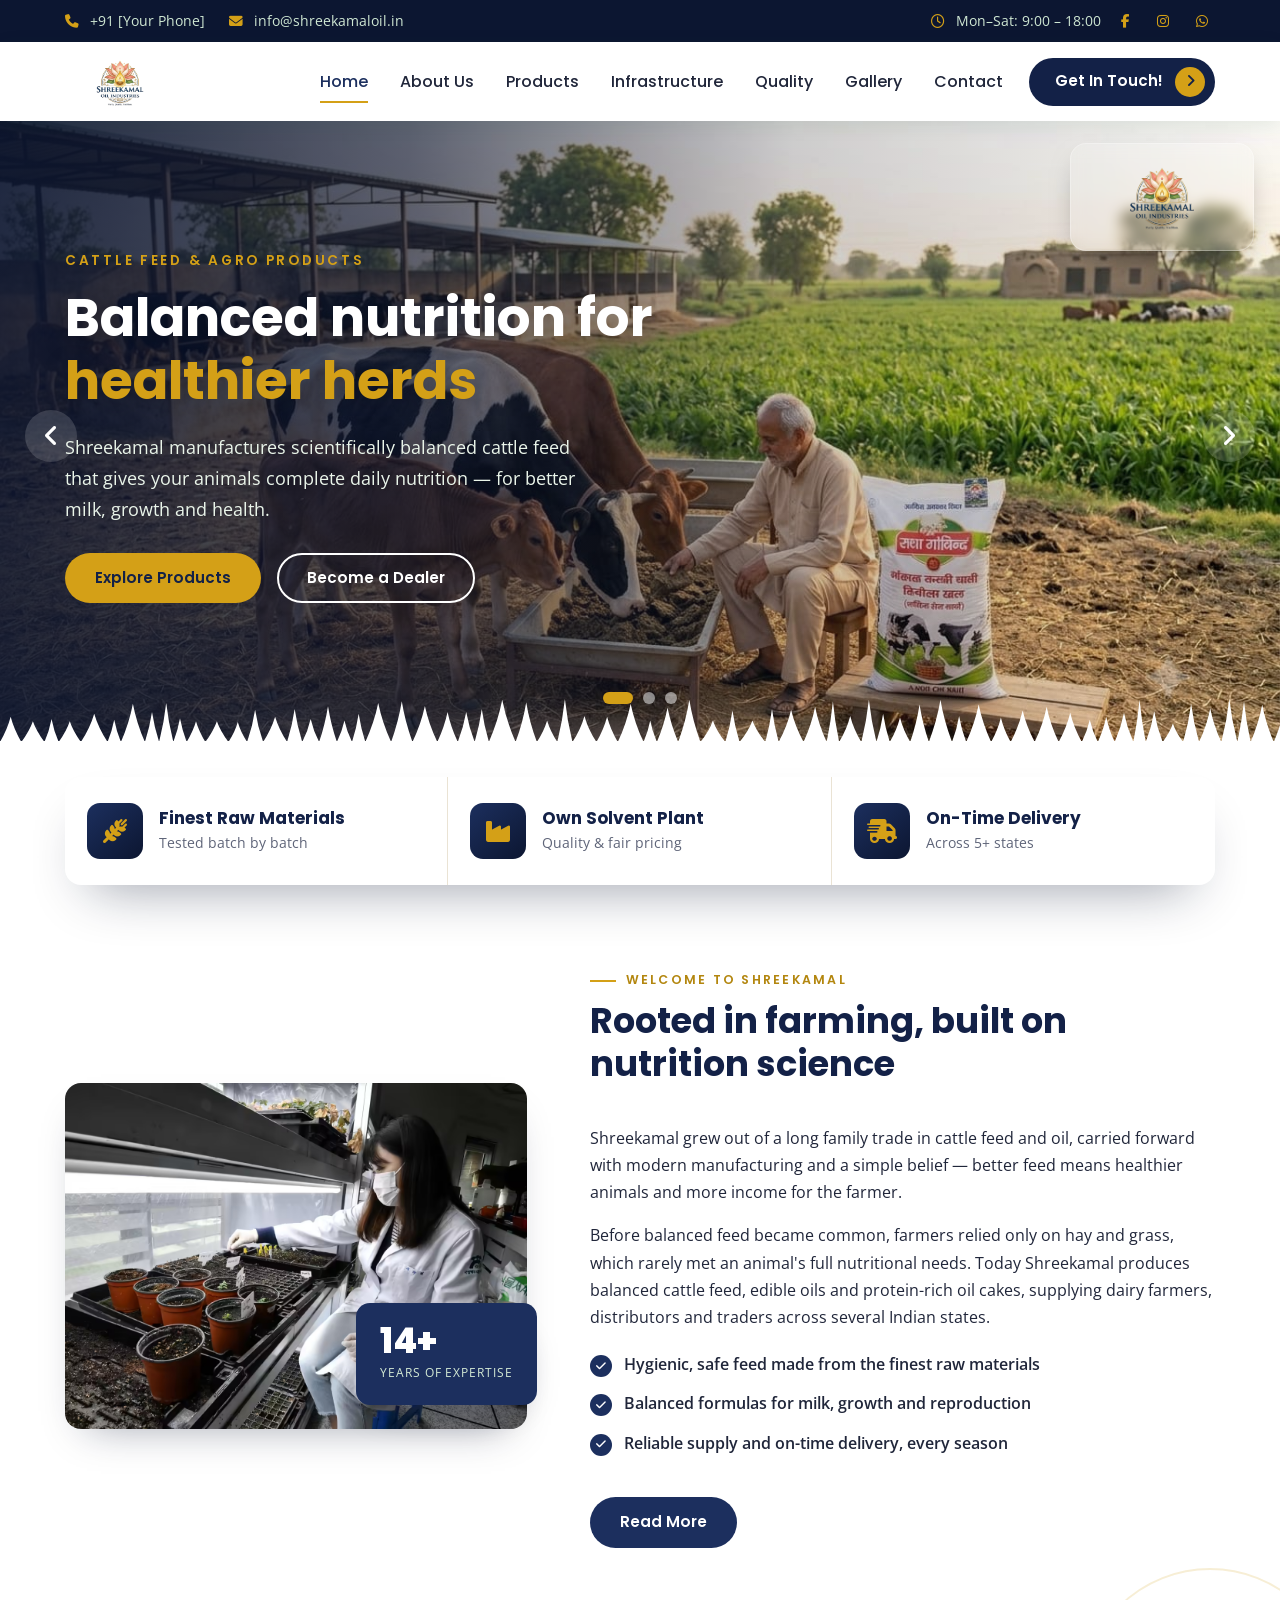
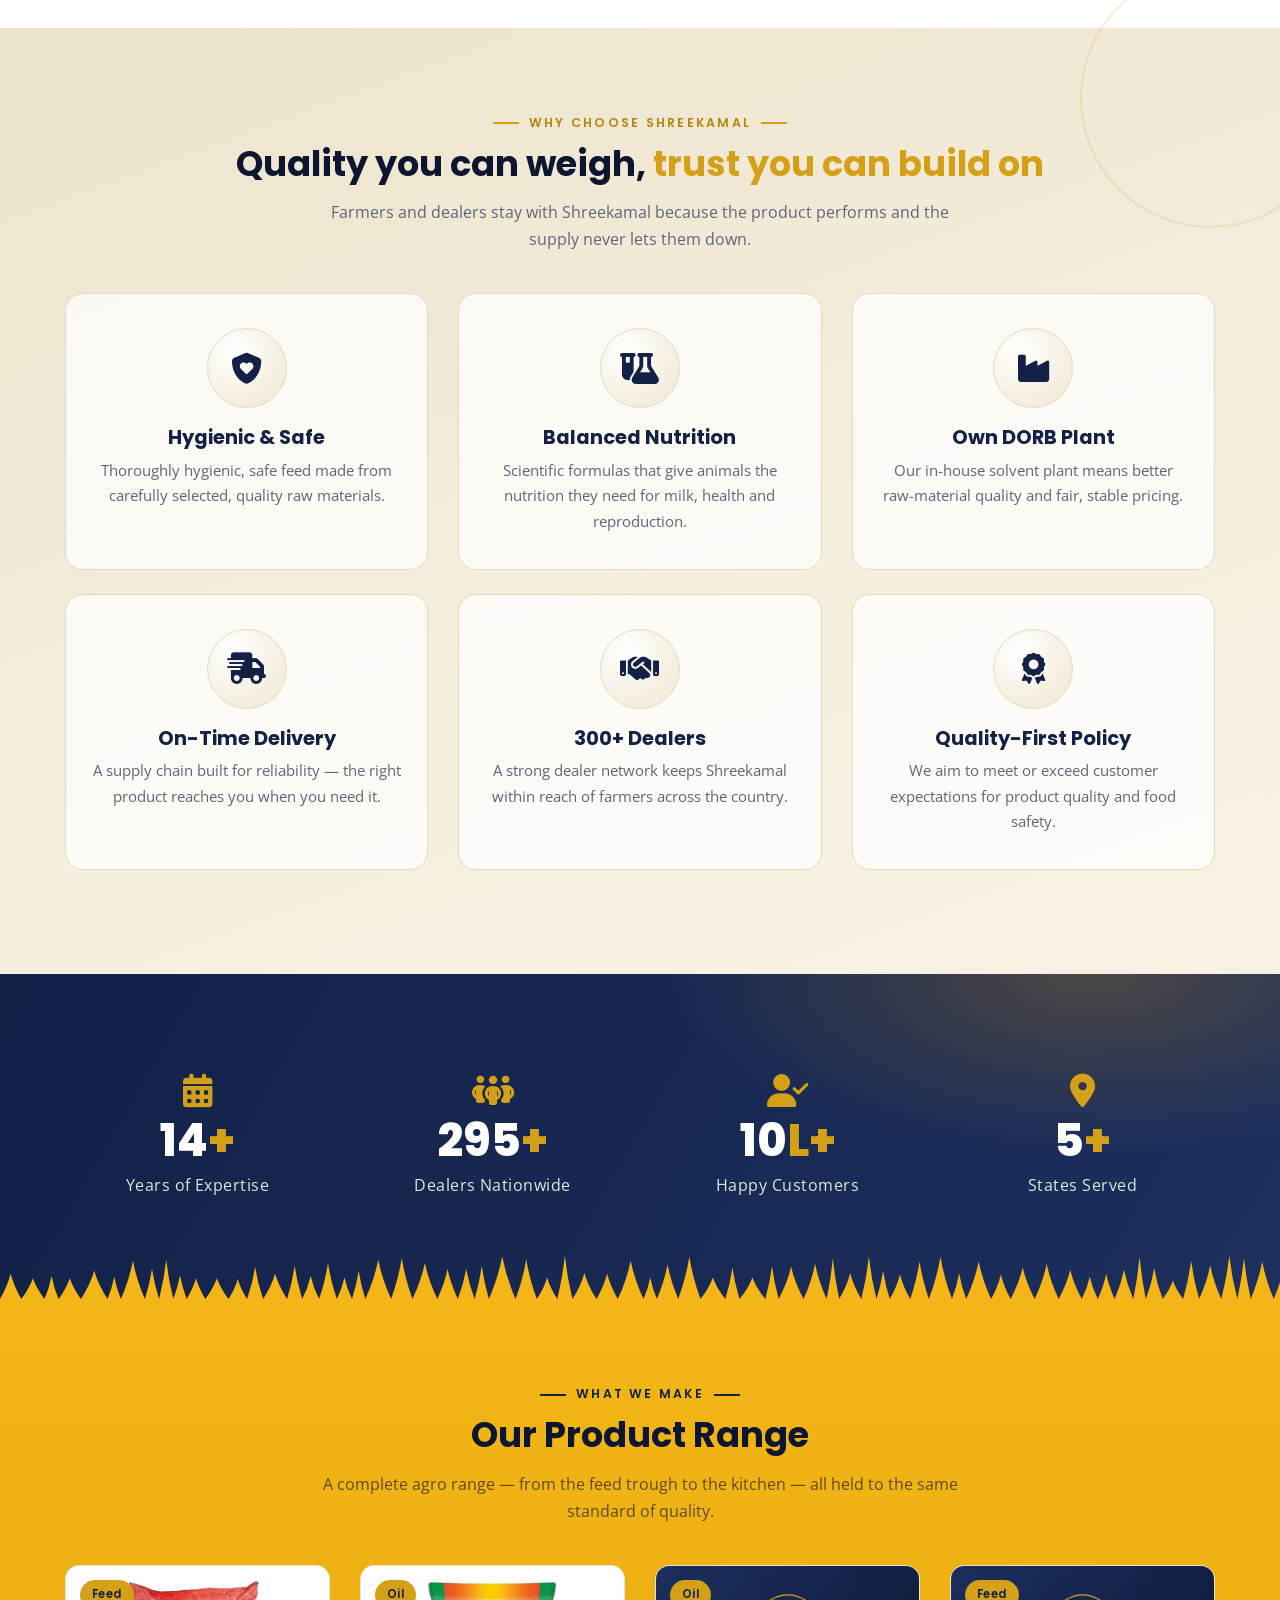
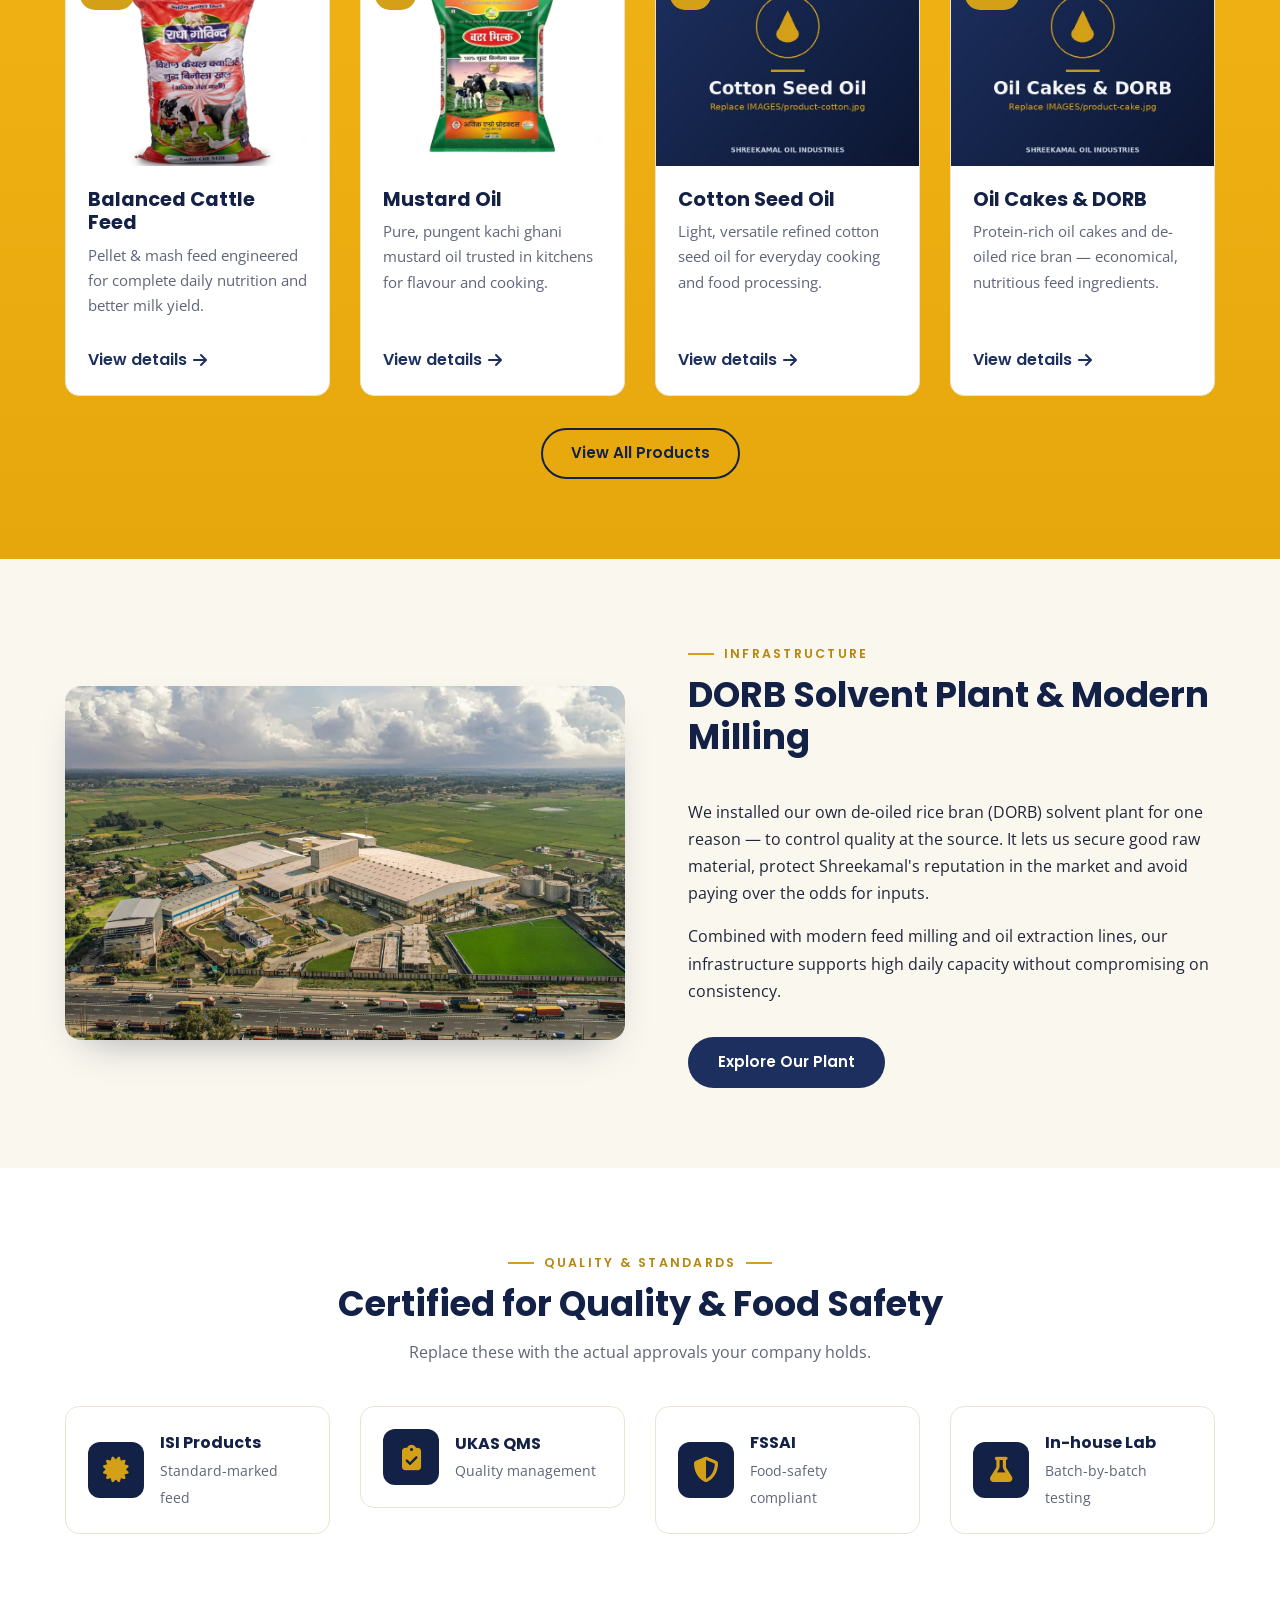
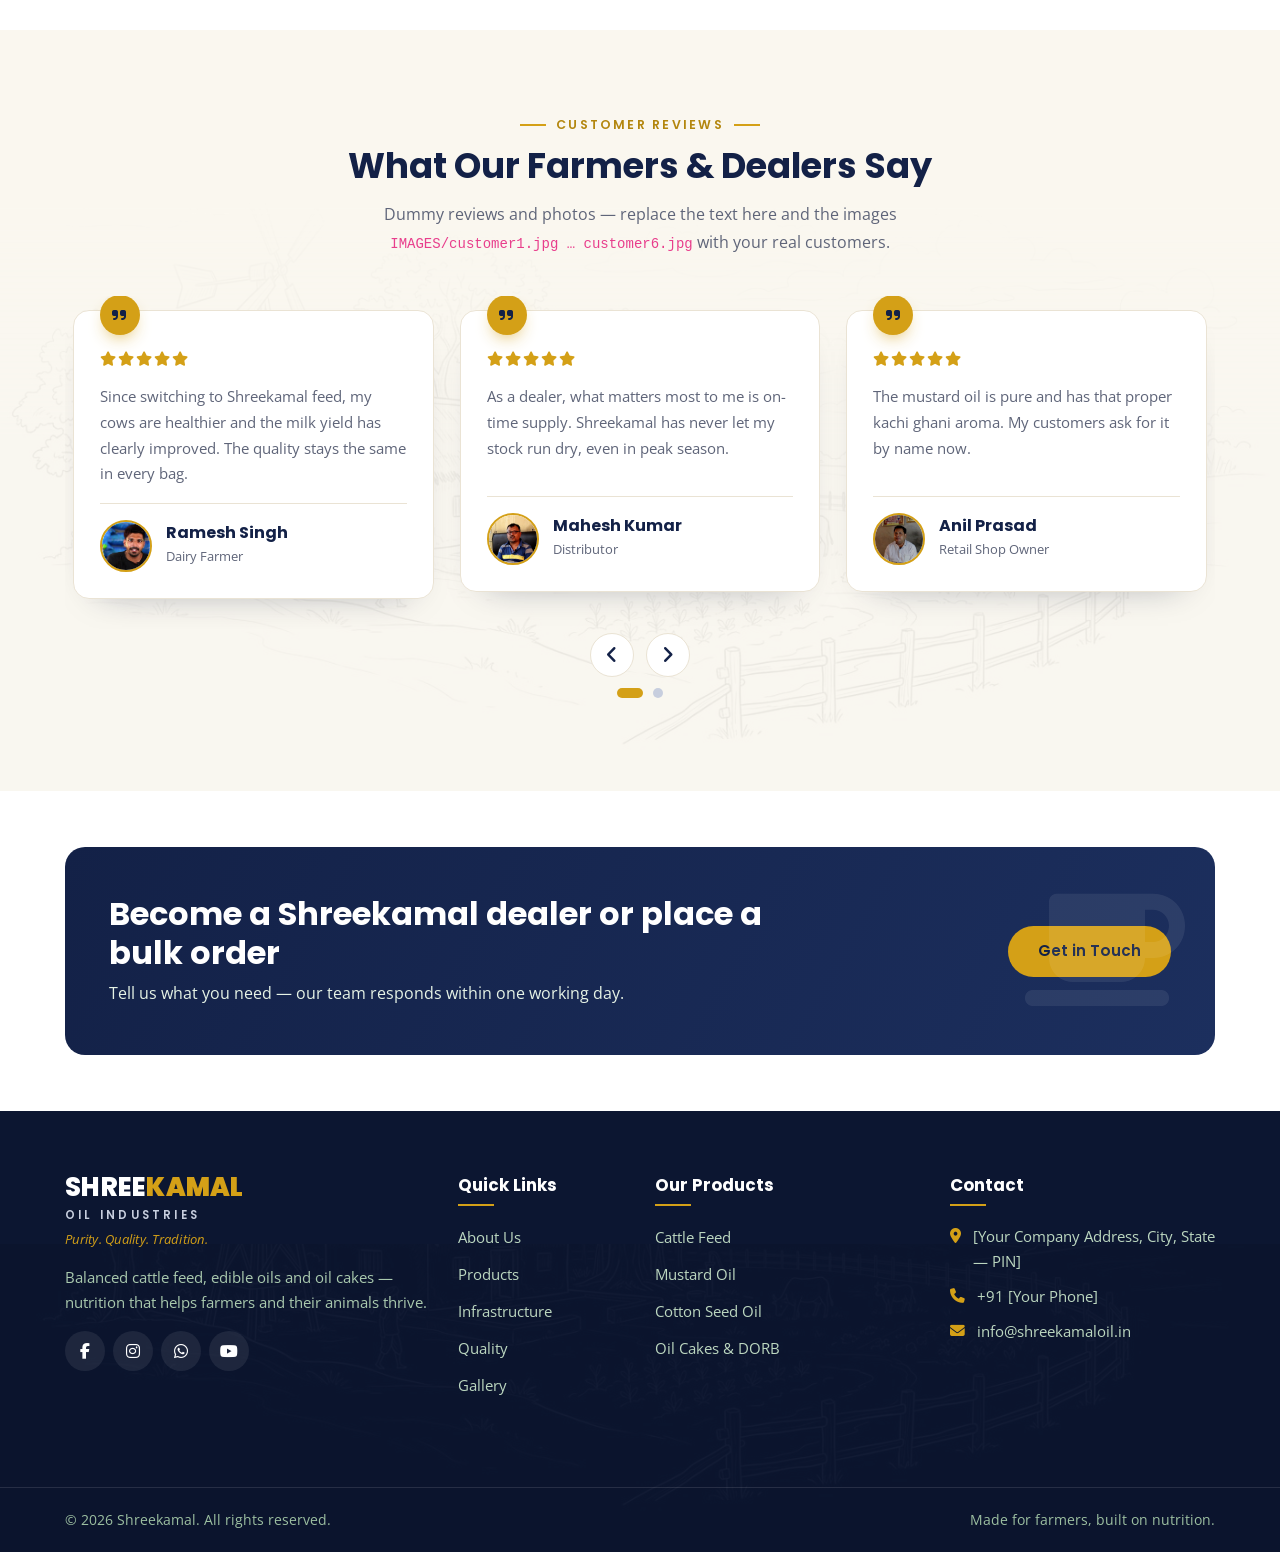
==== commit 4e577c93: "HEADING CHANGED" ====
--- a/index.html
+++ b/index.html
@@ -152,20 +152,20 @@
 </section>
 
 <!-- ===== WHY CHOOSE ===== -->
-<section class="section bg-cream">
+<section class="section whychoose">
   <div class="container">
     <div class="sec-title center">
       <span class="eyebrow">Why choose Shreekamal</span>
-      <h2>Quality you can weigh, trust you can build on</h2>
+      <h2>Quality you can weigh, <span class="text-amber">trust you can build on</span></h2>
       <p>Farmers and dealers stay with Shreekamal because the product performs and the supply never lets them down.</p>
     </div>
     <div class="row">
-      <div class="col-md-4 mb-4" data-reveal="fadeInUp"><div class="why-card"><div class="ic"><i class="fa-solid fa-shield-heart"></i></div><h4>Hygienic &amp; Safe</h4><p>Feed that's thoroughly hygienic and safe for animals, made from carefully selected raw materials.</p></div></div>
-      <div class="col-md-4 mb-4" data-reveal="fadeInUp"><div class="why-card"><div class="ic"><i class="fa-solid fa-flask-vial"></i></div><h4>Balanced Nutrition</h4><p>Scientific formulas that deliver the nutrition animals need for milk, health and reproduction.</p></div></div>
-      <div class="col-md-4 mb-4" data-reveal="fadeInUp"><div class="why-card"><div class="ic"><i class="fa-solid fa-industry"></i></div><h4>Own DORB Plant</h4><p>Our in-house solvent plant means better raw-material quality and fair, stable pricing.</p></div></div>
-      <div class="col-md-4 mb-4" data-reveal="fadeInUp"><div class="why-card"><div class="ic"><i class="fa-solid fa-truck-fast"></i></div><h4>On-Time Delivery</h4><p>A supply chain built for reliability — the right product reaches you when you need it.</p></div></div>
-      <div class="col-md-4 mb-4" data-reveal="fadeInUp"><div class="why-card"><div class="ic"><i class="fa-solid fa-handshake"></i></div><h4>300+ Dealers</h4><p>A strong dealer network keeps Shreekamal within reach of farmers across the country.</p></div></div>
-      <div class="col-md-4 mb-4" data-reveal="fadeInUp"><div class="why-card"><div class="ic"><i class="fa-solid fa-award"></i></div><h4>Quality-First Policy</h4><p>We aim to meet or exceed customer expectations for product quality and food safety.</p></div></div>
+      <div class="col-md-6 col-lg-4 mb-4" data-reveal="fadeInUp"><div class="wc-card"><div class="wc-ic"><i class="fa-solid fa-shield-heart"></i></div><h4>Hygienic &amp; Safe</h4><p>Thoroughly hygienic, safe feed made from carefully selected, quality raw materials.</p></div></div>
+      <div class="col-md-6 col-lg-4 mb-4" data-reveal="fadeInUp"><div class="wc-card"><div class="wc-ic"><i class="fa-solid fa-flask-vial"></i></div><h4>Balanced Nutrition</h4><p>Scientific formulas that give animals the nutrition they need for milk, health and reproduction.</p></div></div>
+      <div class="col-md-6 col-lg-4 mb-4" data-reveal="fadeInUp"><div class="wc-card"><div class="wc-ic"><i class="fa-solid fa-industry"></i></div><h4>Own DORB Plant</h4><p>Our in-house solvent plant means better raw-material quality and fair, stable pricing.</p></div></div>
+      <div class="col-md-6 col-lg-4 mb-4" data-reveal="fadeInUp"><div class="wc-card"><div class="wc-ic"><i class="fa-solid fa-truck-fast"></i></div><h4>On-Time Delivery</h4><p>A supply chain built for reliability — the right product reaches you when you need it.</p></div></div>
+      <div class="col-md-6 col-lg-4 mb-4" data-reveal="fadeInUp"><div class="wc-card"><div class="wc-ic"><i class="fa-solid fa-handshake"></i></div><h4>300+ Dealers</h4><p>A strong dealer network keeps Shreekamal within reach of farmers across the country.</p></div></div>
+      <div class="col-md-6 col-lg-4 mb-4" data-reveal="fadeInUp"><div class="wc-card"><div class="wc-ic"><i class="fa-solid fa-award"></i></div><h4>Quality-First Policy</h4><p>We aim to meet or exceed customer expectations for product quality and food safety.</p></div></div>
     </div>
   </div>
 </section>
--- a/css/style.css
+++ b/css/style.css
@@ -214,6 +214,17 @@
 .reviews-carousel .owl-nav button:hover{background:var(--green-dk)!important;color:var(--amber)!important}
 .reviews-carousel .owl-nav{text-align:center;margin-top:4px}
 
+/* ---------- Why-choose (premium beige version) ---------- */
+.whychoose{position:relative;background:linear-gradient(160deg,#ece3cb 0%,#f5efdf 60%,#f7f2e4 100%)}
+.whychoose::after{content:"";position:absolute;right:-60px;top:-60px;width:260px;height:260px;border-radius:50%;border:2px solid rgba(212,160,23,.18);pointer-events:none}
+.whychoose .sec-title h2{color:var(--green-darker)}
+.wc-card{position:relative;background:rgba(255,255,255,.72);border:1px solid #e4d9be;border-radius:18px;padding:34px 26px;height:100%;text-align:center;transition:transform .25s ease,box-shadow .25s ease,border-color .25s ease,background .25s ease;-webkit-backdrop-filter:blur(2px);backdrop-filter:blur(2px)}
+.wc-card:hover{transform:translateY(-8px);background:#fff;border-color:var(--amber);box-shadow:0 28px 52px -28px rgba(12,22,49,.42)}
+.wc-ic{width:80px;height:80px;border-radius:50%;margin:0 auto 18px;display:flex;align-items:center;justify-content:center;font-size:1.95rem;color:var(--green-dk);background:radial-gradient(circle at 32% 28%,#ffffff,#efe6cf);border:1px solid #e4d9be;transition:.25s}
+.wc-card:hover .wc-ic{background:linear-gradient(140deg,var(--green),var(--green-darker));color:var(--amber);border-color:transparent;transform:scale(1.06)}
+.wc-card h4{font-size:1.22rem;color:var(--green-dk);margin-bottom:8px}
+.wc-card p{color:var(--muted);font-size:.94rem;margin:0}
+
 /* ---------- Split / infrastructure ---------- */
 .split-media{border-radius:16px;min-height:400px;box-shadow:var(--shadow);background:linear-gradient(160deg,#eaf4e8,#f5f2e2)}
 .split-media.dark{background:linear-gradient(150deg,var(--green-dk),#26407e)}
@@ -244,9 +255,12 @@
 .gallery-item .g-cap{z-index:2}
 
 /* ---------- Page banner (inner pages) ---------- */
-.page-banner{background:linear-gradient(120deg,rgba(12,22,49,.92),rgba(28,47,94,.75)),linear-gradient(160deg,#132147,#0c1631);color:#fff;padding:78px 0 60px;text-align:center}
-.page-banner h1{color:#fff;font-size:2.7rem;margin-bottom:8px}
-.page-banner .crumb{color:#d6ecd6;font-family:'Poppins',sans-serif;font-weight:500}
+.page-banner{position:relative;background:#132147 center/cover no-repeat;color:#fff;width:100%;aspect-ratio:16/9;max-height:560px;min-height:260px;display:flex;align-items:center;justify-content:center;text-align:center;overflow:hidden}
+.page-banner::before{content:"";position:absolute;inset:0;background:linear-gradient(180deg,rgba(12,22,49,.30) 0%,rgba(12,22,49,.12) 45%,rgba(12,22,49,.55) 100%)}
+.page-banner .container{position:relative;z-index:2}
+.page-banner h1{color:#fff;font-size:2.7rem;margin-bottom:8px;text-shadow:0 3px 16px rgba(0,0,0,.7)}
+.page-banner h1::after{content:"";display:block;width:66px;height:4px;background:var(--amber);border-radius:4px;margin:14px auto 0}
+.page-banner .crumb{color:#f0f2f7;font-family:'Poppins',sans-serif;font-weight:500;margin-top:14px;text-shadow:0 2px 10px rgba(0,0,0,.75)}
 .page-banner .crumb a{color:var(--amber)}
 .page-banner .crumb i{margin:0 8px;font-size:.7rem}
 
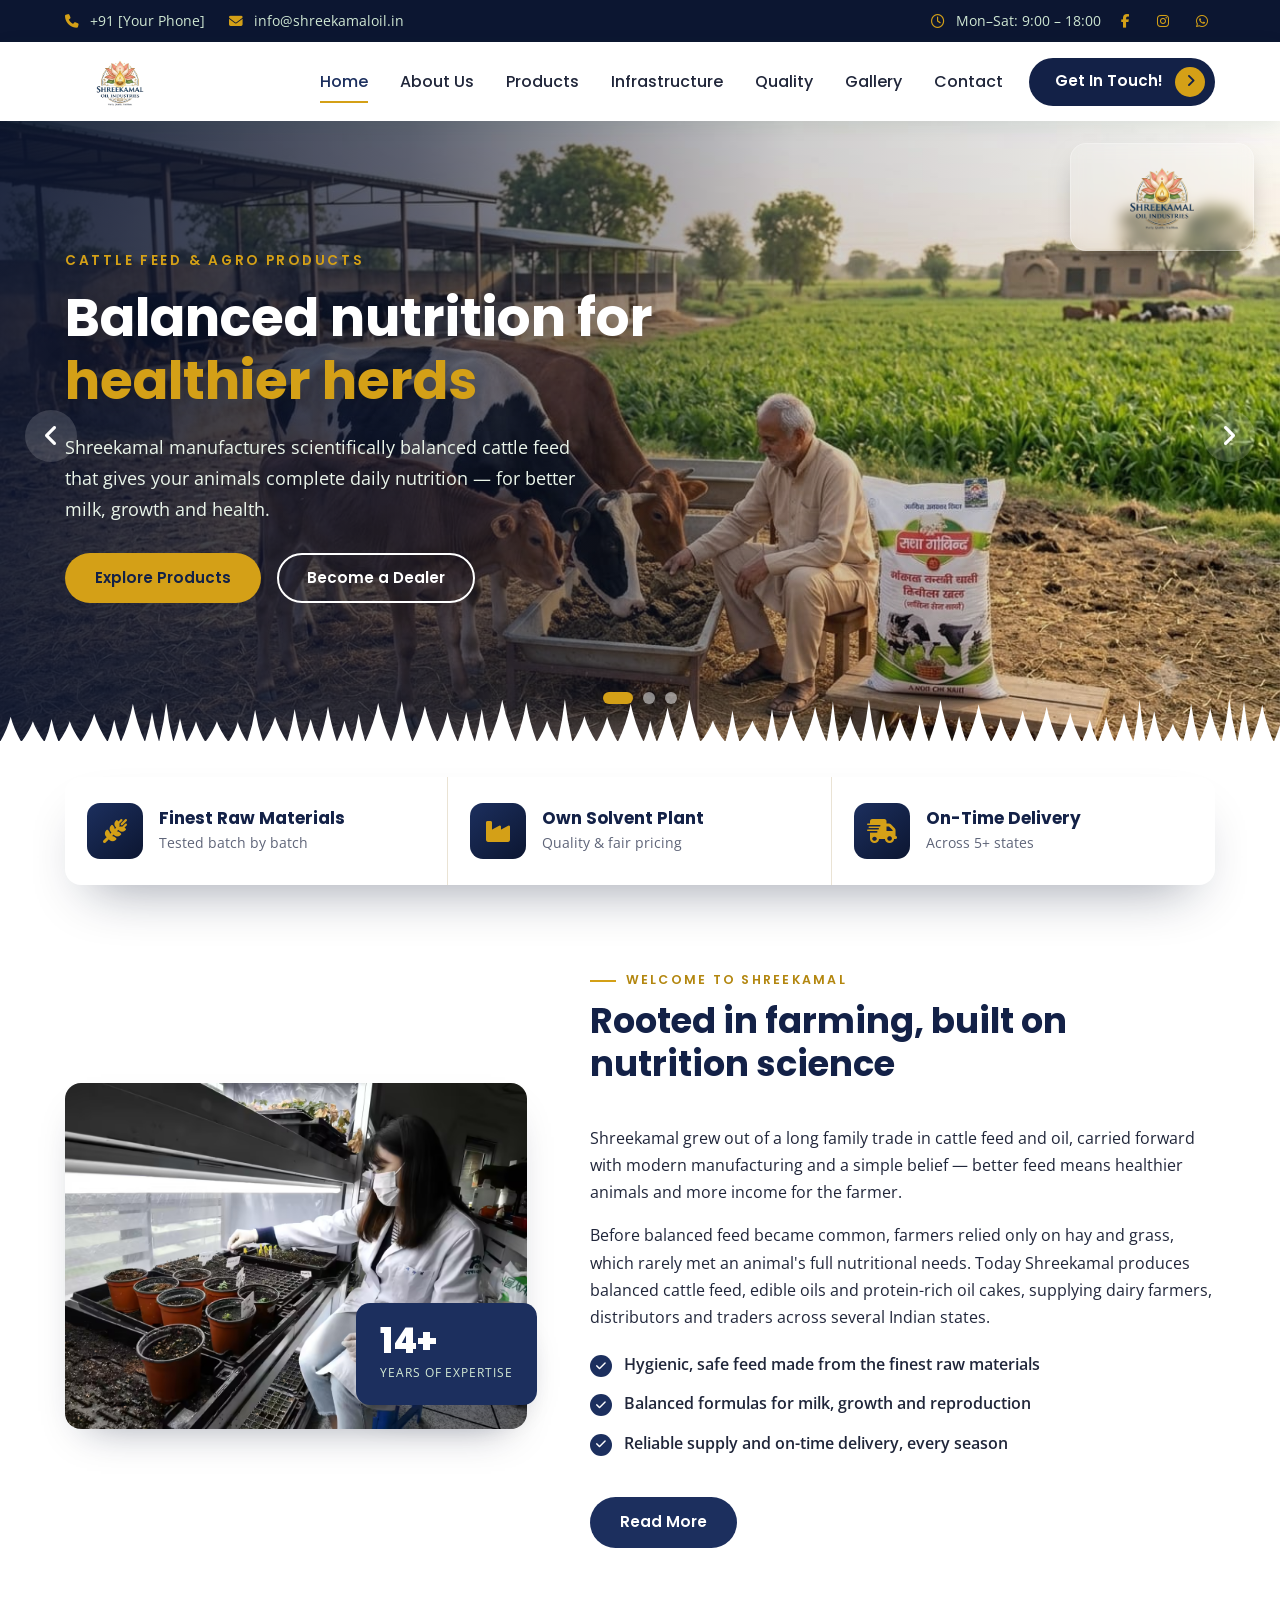
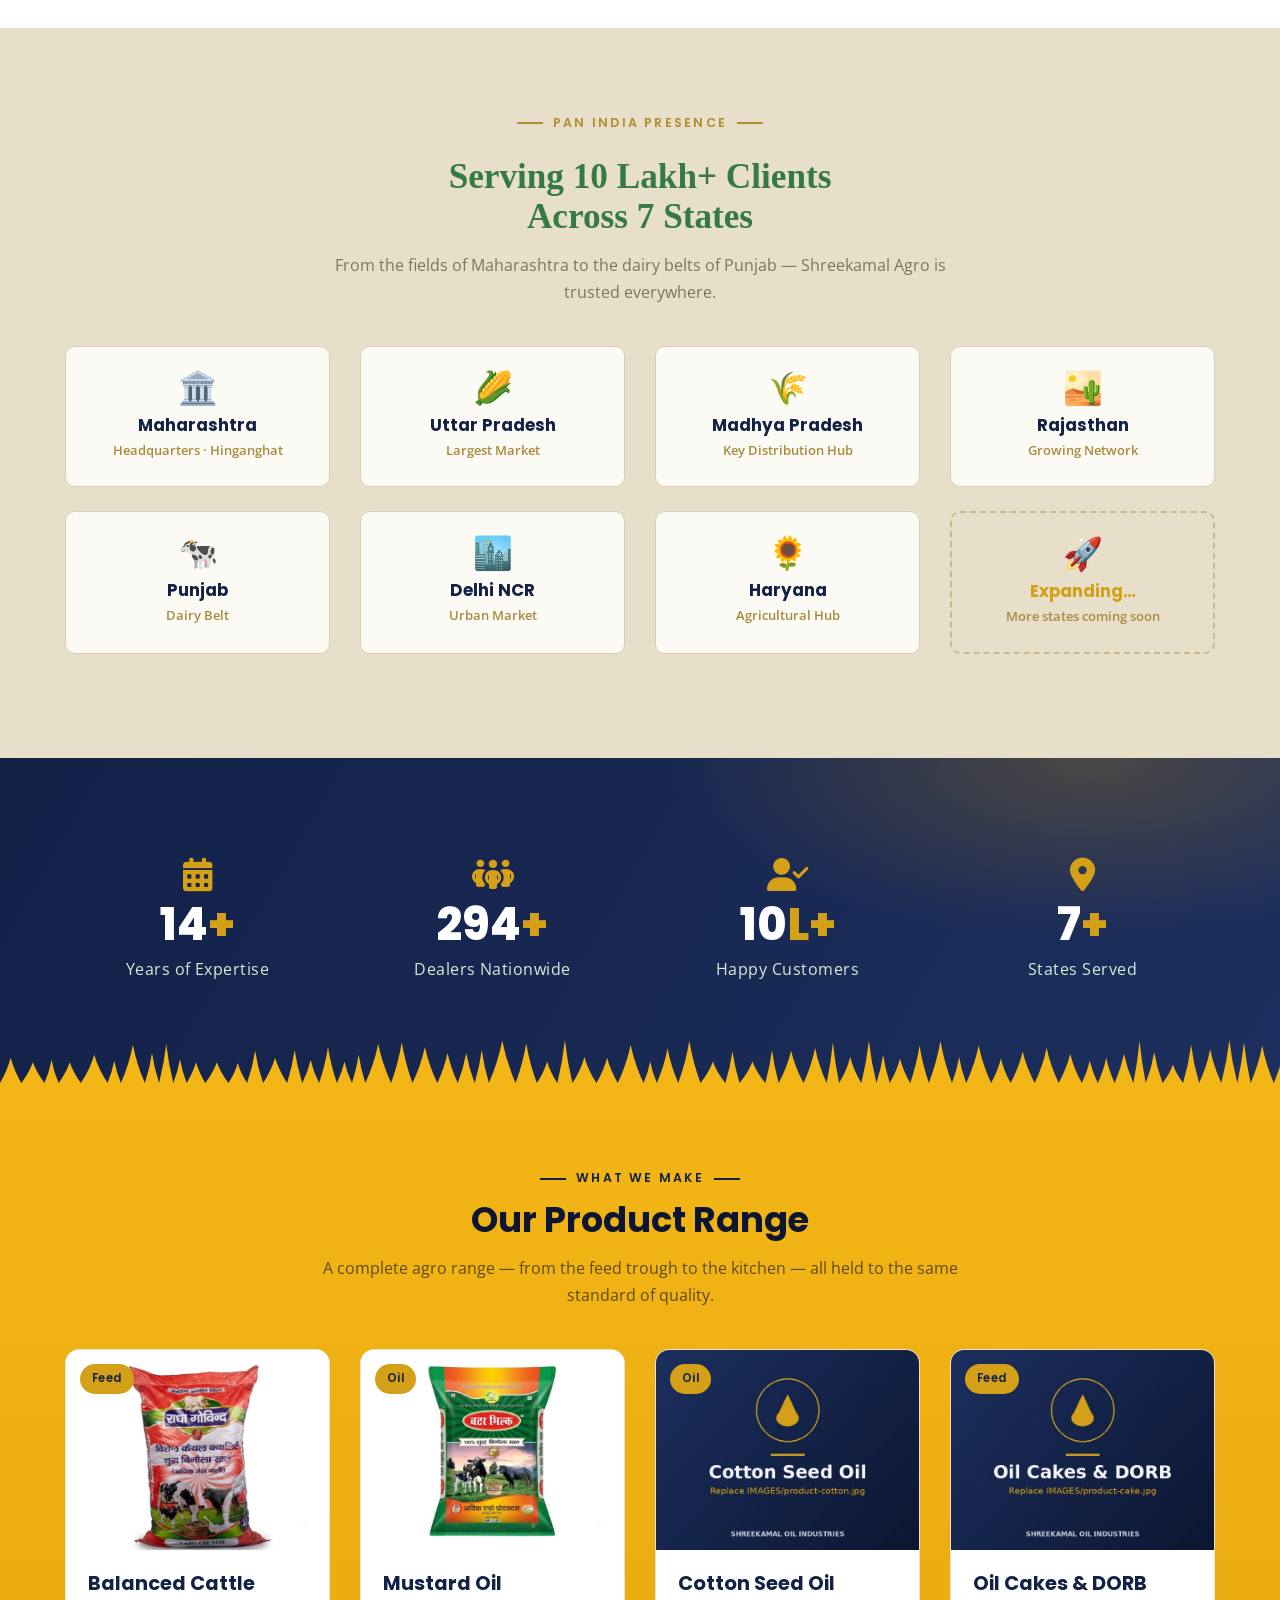
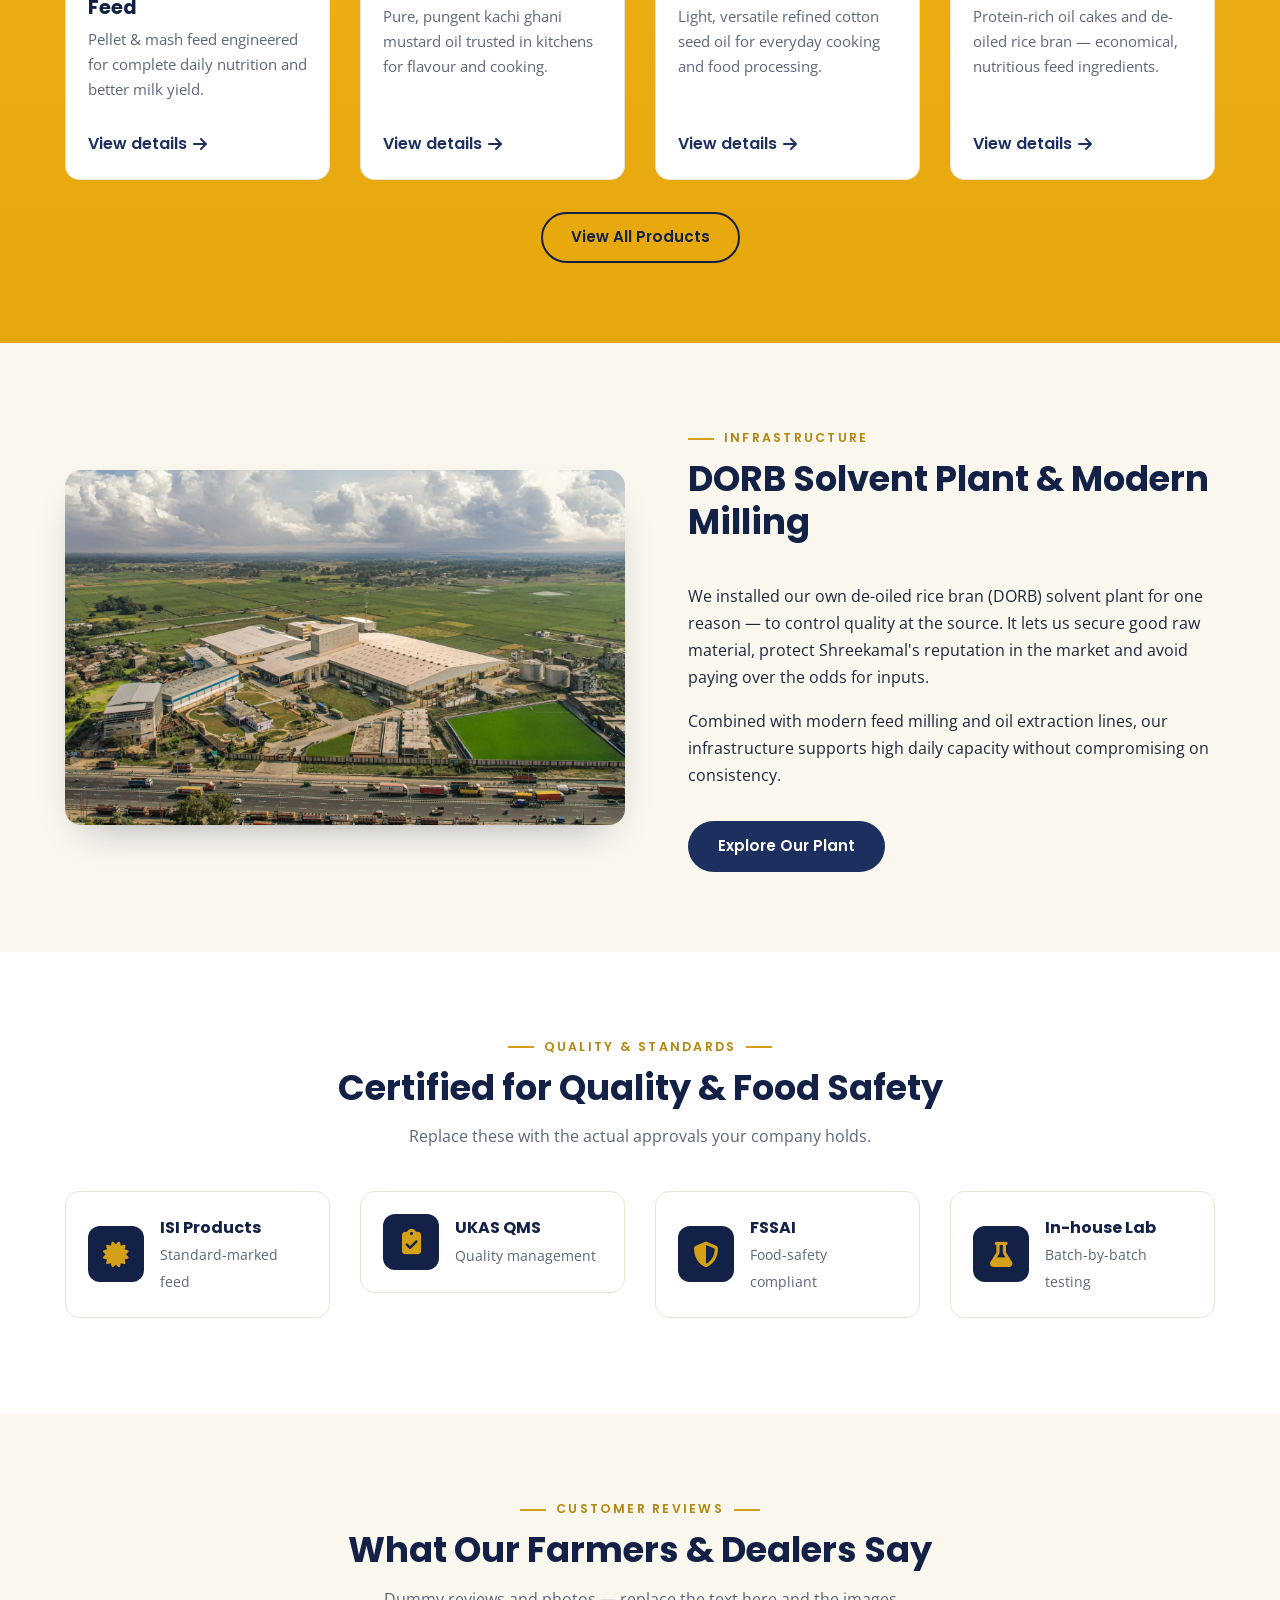
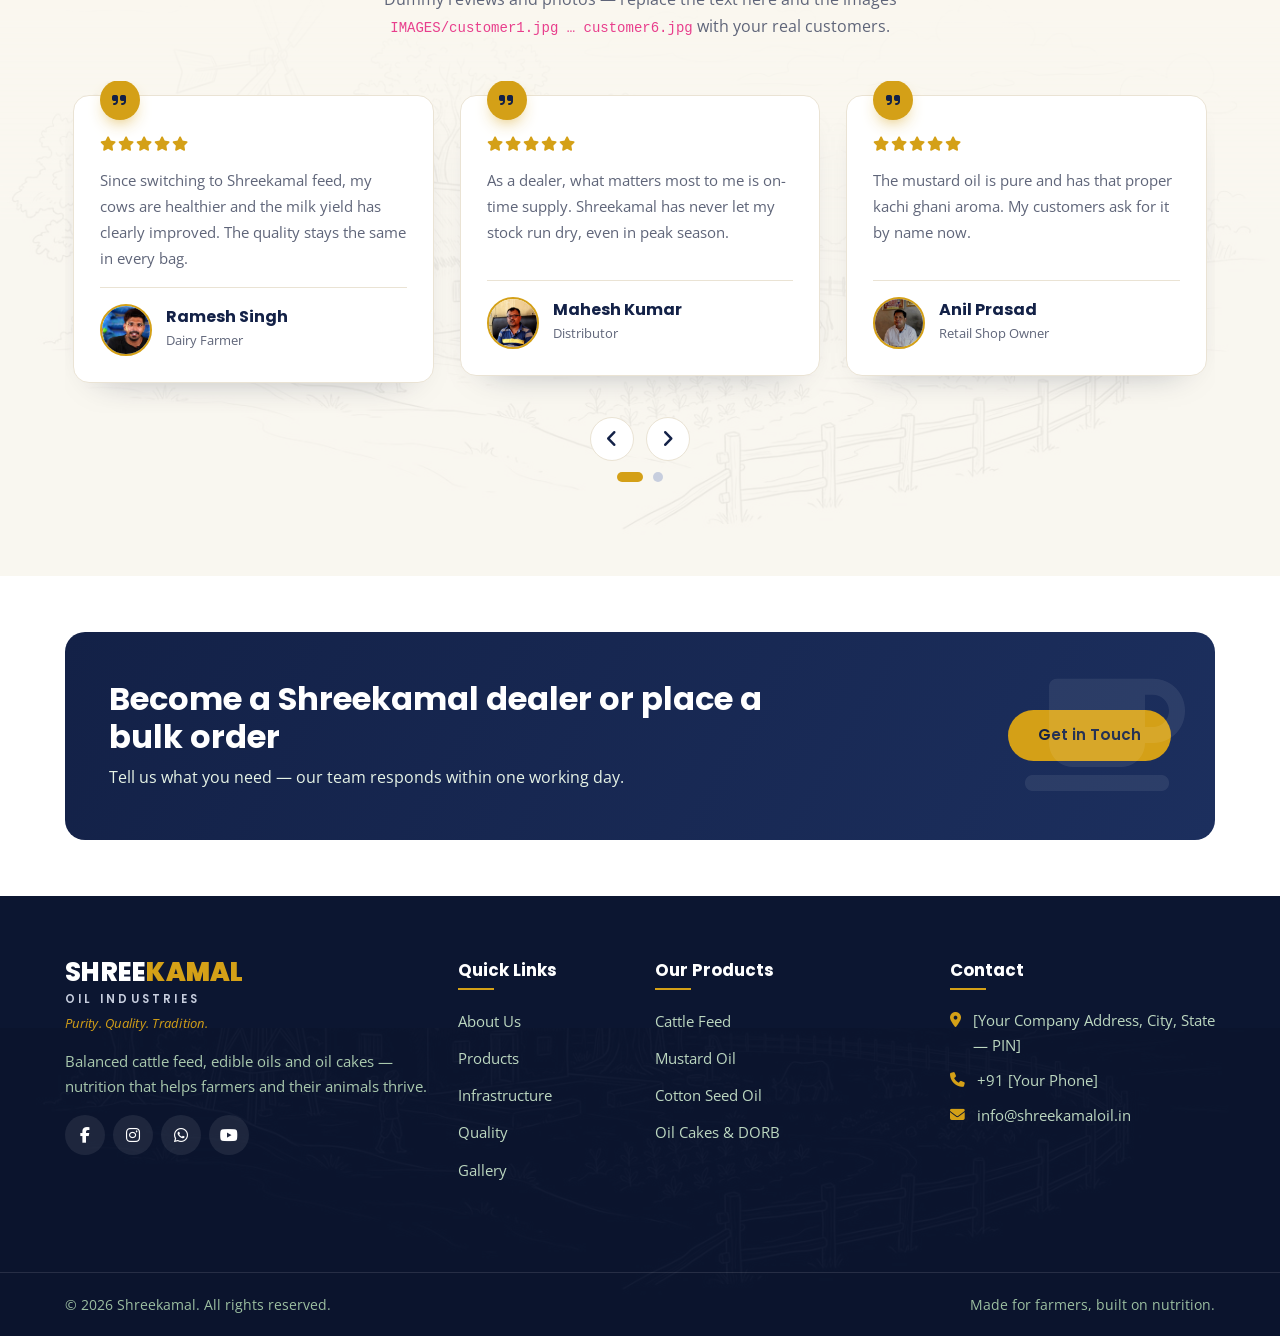
==== commit 372dd429: "AW" ====
--- a/index.html
+++ b/index.html
@@ -151,21 +151,23 @@
   </div>
 </section>
 
-<!-- ===== WHY CHOOSE ===== -->
-<section class="section whychoose">
+<!-- ===== PAN INDIA PRESENCE (Serving 10 Lakh+ Clients) ===== -->
+<section class="section states">
   <div class="container">
     <div class="sec-title center">
-      <span class="eyebrow">Why choose Shreekamal</span>
-      <h2>Quality you can weigh, <span class="text-amber">trust you can build on</span></h2>
-      <p>Farmers and dealers stay with Shreekamal because the product performs and the supply never lets them down.</p>
-    </div>
-    <div class="row">
-      <div class="col-md-6 col-lg-4 mb-4" data-reveal="fadeInUp"><div class="wc-card"><div class="wc-ic"><i class="fa-solid fa-shield-heart"></i></div><h4>Hygienic &amp; Safe</h4><p>Thoroughly hygienic, safe feed made from carefully selected, quality raw materials.</p></div></div>
-      <div class="col-md-6 col-lg-4 mb-4" data-reveal="fadeInUp"><div class="wc-card"><div class="wc-ic"><i class="fa-solid fa-flask-vial"></i></div><h4>Balanced Nutrition</h4><p>Scientific formulas that give animals the nutrition they need for milk, health and reproduction.</p></div></div>
-      <div class="col-md-6 col-lg-4 mb-4" data-reveal="fadeInUp"><div class="wc-card"><div class="wc-ic"><i class="fa-solid fa-industry"></i></div><h4>Own DORB Plant</h4><p>Our in-house solvent plant means better raw-material quality and fair, stable pricing.</p></div></div>
-      <div class="col-md-6 col-lg-4 mb-4" data-reveal="fadeInUp"><div class="wc-card"><div class="wc-ic"><i class="fa-solid fa-truck-fast"></i></div><h4>On-Time Delivery</h4><p>A supply chain built for reliability — the right product reaches you when you need it.</p></div></div>
-      <div class="col-md-6 col-lg-4 mb-4" data-reveal="fadeInUp"><div class="wc-card"><div class="wc-ic"><i class="fa-solid fa-handshake"></i></div><h4>300+ Dealers</h4><p>A strong dealer network keeps Shreekamal within reach of farmers across the country.</p></div></div>
-      <div class="col-md-6 col-lg-4 mb-4" data-reveal="fadeInUp"><div class="wc-card"><div class="wc-ic"><i class="fa-solid fa-award"></i></div><h4>Quality-First Policy</h4><p>We aim to meet or exceed customer expectations for product quality and food safety.</p></div></div>
+      <span class="eyebrow">Pan India Presence</span>
+      <h2 class="states-h2">Serving 10 Lakh+ Clients<br>Across 7 States</h2>
+      <p>From the fields of Maharashtra to the dairy belts of Punjab — Shreekamal Agro is trusted everywhere.</p>
+    </div>
+    <div class="row">
+      <div class="col-6 col-lg-3 mb-4" data-reveal="fadeInUp"><div class="state-card"><div class="st-emoji">🏛️</div><h4>Maharashtra</h4><span>Headquarters · Hinganghat</span></div></div>
+      <div class="col-6 col-lg-3 mb-4" data-reveal="fadeInUp"><div class="state-card"><div class="st-emoji">🌽</div><h4>Uttar Pradesh</h4><span>Largest Market</span></div></div>
+      <div class="col-6 col-lg-3 mb-4" data-reveal="fadeInUp"><div class="state-card"><div class="st-emoji">🌾</div><h4>Madhya Pradesh</h4><span>Key Distribution Hub</span></div></div>
+      <div class="col-6 col-lg-3 mb-4" data-reveal="fadeInUp"><div class="state-card"><div class="st-emoji">🏜️</div><h4>Rajasthan</h4><span>Growing Network</span></div></div>
+      <div class="col-6 col-lg-3 mb-4" data-reveal="fadeInUp"><div class="state-card"><div class="st-emoji">🐄</div><h4>Punjab</h4><span>Dairy Belt</span></div></div>
+      <div class="col-6 col-lg-3 mb-4" data-reveal="fadeInUp"><div class="state-card"><div class="st-emoji">🏙️</div><h4>Delhi NCR</h4><span>Urban Market</span></div></div>
+      <div class="col-6 col-lg-3 mb-4" data-reveal="fadeInUp"><div class="state-card"><div class="st-emoji">🌻</div><h4>Haryana</h4><span>Agricultural Hub</span></div></div>
+      <div class="col-6 col-lg-3 mb-4" data-reveal="fadeInUp"><div class="state-card state-card-dashed"><div class="st-emoji">🚀</div><h4 class="text-amber">Expanding…</h4><span>More states coming soon</span></div></div>
     </div>
   </div>
 </section>
@@ -177,7 +179,7 @@
       <div class="col-6 col-md-3"><div class="counter-box"><i class="fa-solid fa-calendar-days"></i><div class="count" data-target="14" data-suffix="+">0</div><p>Years of Expertise</p></div></div>
       <div class="col-6 col-md-3"><div class="counter-box"><i class="fa-solid fa-people-group"></i><div class="count" data-target="300" data-suffix="+">0</div><p>Dealers Nationwide</p></div></div>
       <div class="col-6 col-md-3"><div class="counter-box"><i class="fa-solid fa-user-check"></i><div class="count" data-target="10" data-suffix="L+">0</div><p>Happy Customers</p></div></div>
-      <div class="col-6 col-md-3"><div class="counter-box"><i class="fa-solid fa-location-dot"></i><div class="count" data-target="5" data-suffix="+">0</div><p>States Served</p></div></div>
+      <div class="col-6 col-md-3"><div class="counter-box"><i class="fa-solid fa-location-dot"></i><div class="count" data-target="7" data-suffix="+">0</div><p>States Served</p></div></div>
     </div>
   </div>
 </section>
--- a/css/style.css
+++ b/css/style.css
@@ -214,16 +214,19 @@
 .reviews-carousel .owl-nav button:hover{background:var(--green-dk)!important;color:var(--amber)!important}
 .reviews-carousel .owl-nav{text-align:center;margin-top:4px}
 
-/* ---------- Why-choose (premium beige version) ---------- */
-.whychoose{position:relative;background:linear-gradient(160deg,#ece3cb 0%,#f5efdf 60%,#f7f2e4 100%)}
-.whychoose::after{content:"";position:absolute;right:-60px;top:-60px;width:260px;height:260px;border-radius:50%;border:2px solid rgba(212,160,23,.18);pointer-events:none}
-.whychoose .sec-title h2{color:var(--green-darker)}
-.wc-card{position:relative;background:rgba(255,255,255,.72);border:1px solid #e4d9be;border-radius:18px;padding:34px 26px;height:100%;text-align:center;transition:transform .25s ease,box-shadow .25s ease,border-color .25s ease,background .25s ease;-webkit-backdrop-filter:blur(2px);backdrop-filter:blur(2px)}
-.wc-card:hover{transform:translateY(-8px);background:#fff;border-color:var(--amber);box-shadow:0 28px 52px -28px rgba(12,22,49,.42)}
-.wc-ic{width:80px;height:80px;border-radius:50%;margin:0 auto 18px;display:flex;align-items:center;justify-content:center;font-size:1.95rem;color:var(--green-dk);background:radial-gradient(circle at 32% 28%,#ffffff,#efe6cf);border:1px solid #e4d9be;transition:.25s}
-.wc-card:hover .wc-ic{background:linear-gradient(140deg,var(--green),var(--green-darker));color:var(--amber);border-color:transparent;transform:scale(1.06)}
-.wc-card h4{font-size:1.22rem;color:var(--green-dk);margin-bottom:8px}
-.wc-card p{color:var(--muted);font-size:.94rem;margin:0}
+/* ---------- Pan India Presence (states) ---------- */
+.states{position:relative;background:#e7dfca}
+.states .sec-title .eyebrow{color:#b08d2e}
+.states .sec-title .eyebrow::before,.states .sec-title .eyebrow::after{background:#b08d2e}
+.states-h2{font-family:Georgia,'Times New Roman',serif;color:#357a45;font-weight:700;font-size:clamp(1.9rem,3.6vw,2.7rem);line-height:1.15;margin:14px 0 14px}
+.states .sec-title p{color:#7d745e}
+.state-card{background:#fbfaf4;border:1px solid #d9cfb4;border-radius:10px;padding:24px 16px;height:100%;text-align:center;transition:transform .22s ease,box-shadow .22s ease,border-color .22s ease}
+.state-card:hover{transform:translateY(-6px);box-shadow:0 22px 42px -26px rgba(60,50,20,.5);border-color:var(--amber)}
+.state-card .st-emoji{font-size:2rem;line-height:1;margin-bottom:12px}
+.state-card h4{font-size:1.05rem;color:var(--green-dk);margin-bottom:5px;font-family:'Poppins',sans-serif;font-weight:700}
+.state-card span{display:block;color:#a98b3e;font-size:.8rem;font-weight:600}
+.state-card-dashed{background:transparent;border:2px dashed #c9b98d}
+.state-card-dashed:hover{border-color:var(--amber);box-shadow:none}
 
 /* ---------- Split / infrastructure ---------- */
 .split-media{border-radius:16px;min-height:400px;box-shadow:var(--shadow);background:linear-gradient(160deg,#eaf4e8,#f5f2e2)}
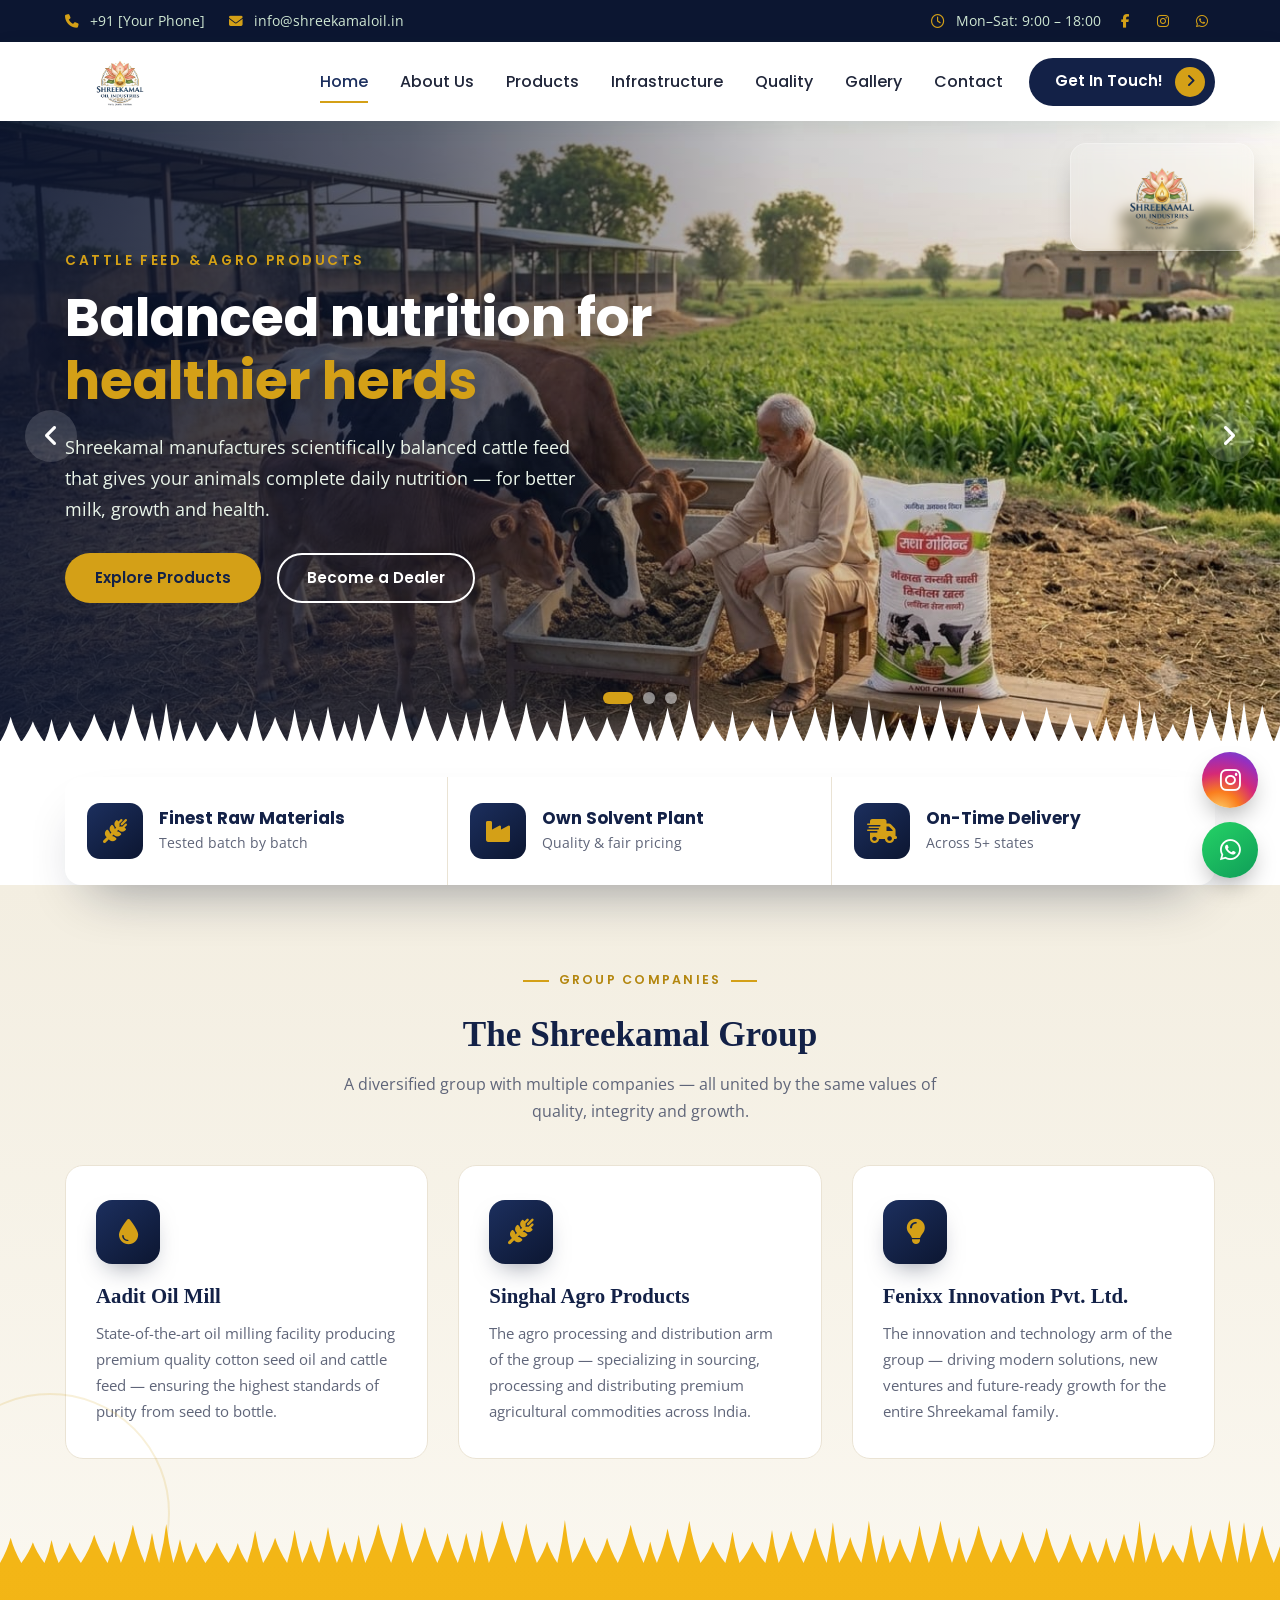
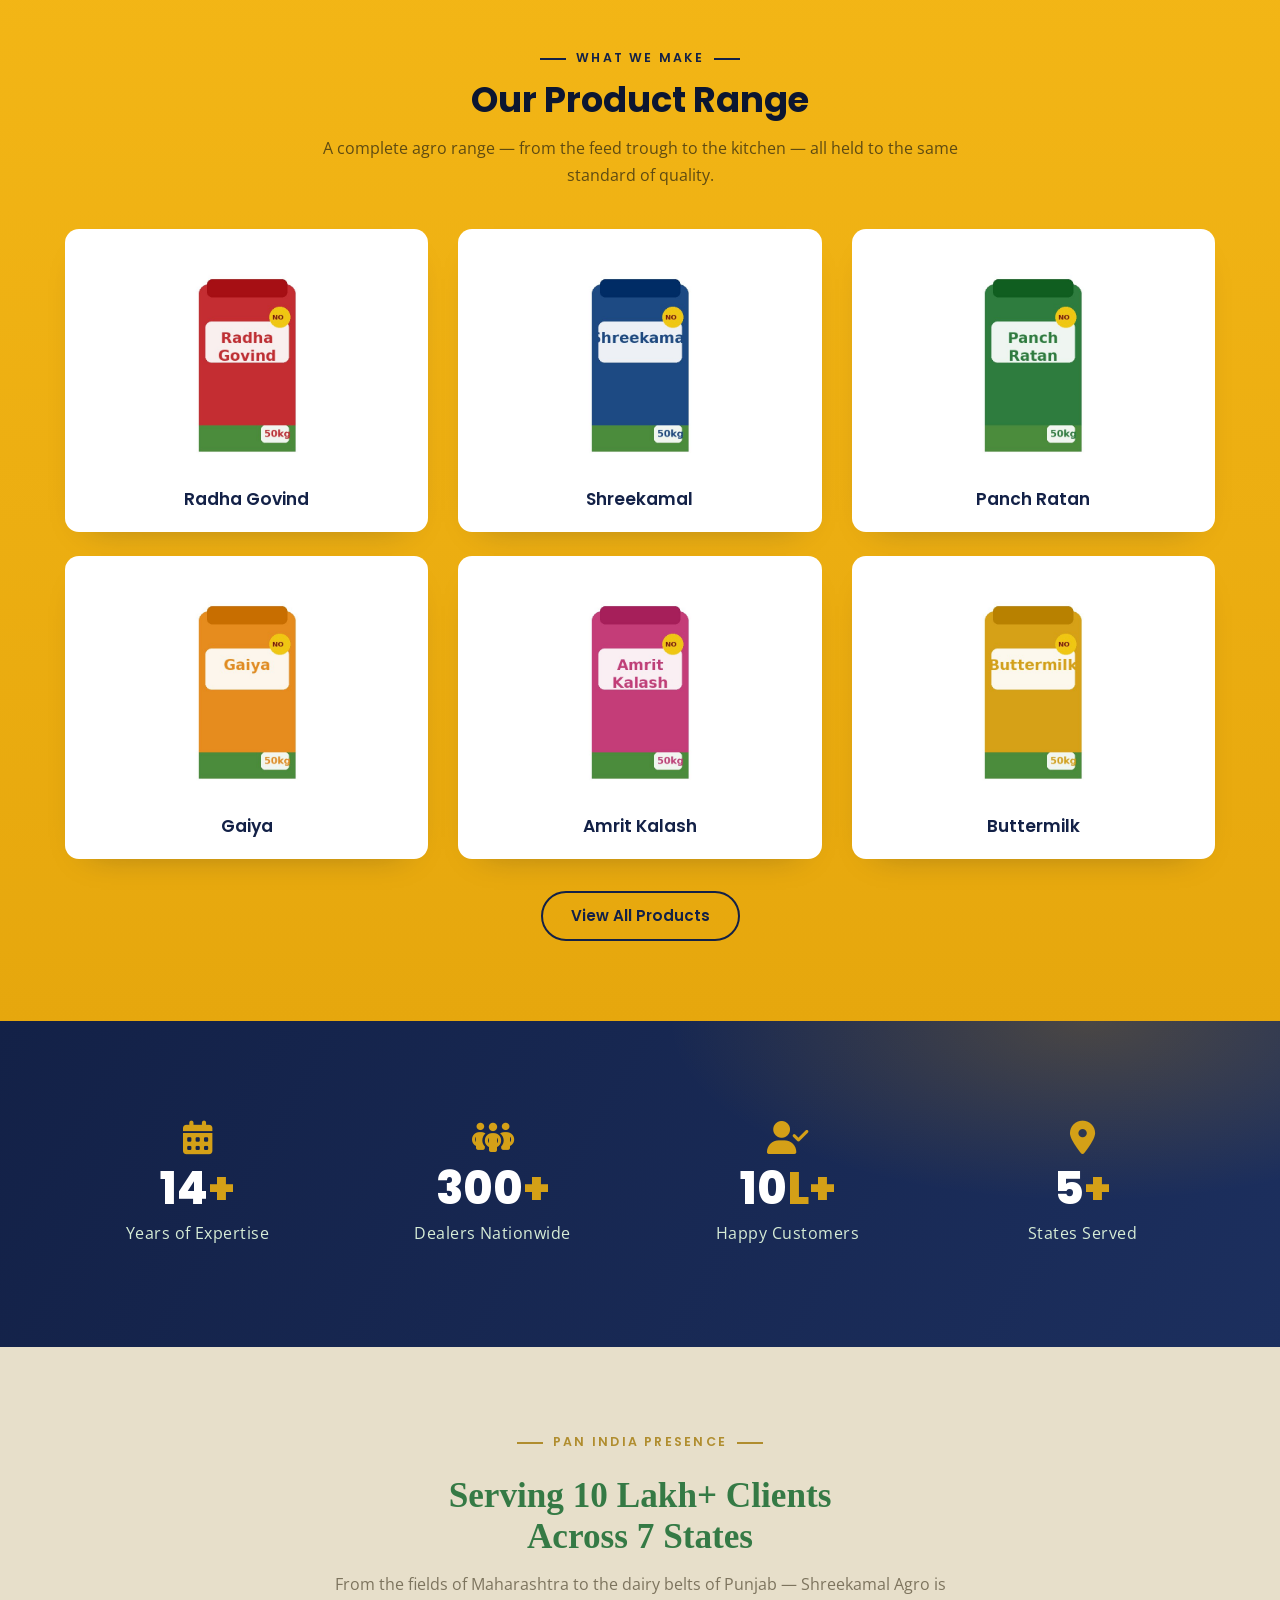
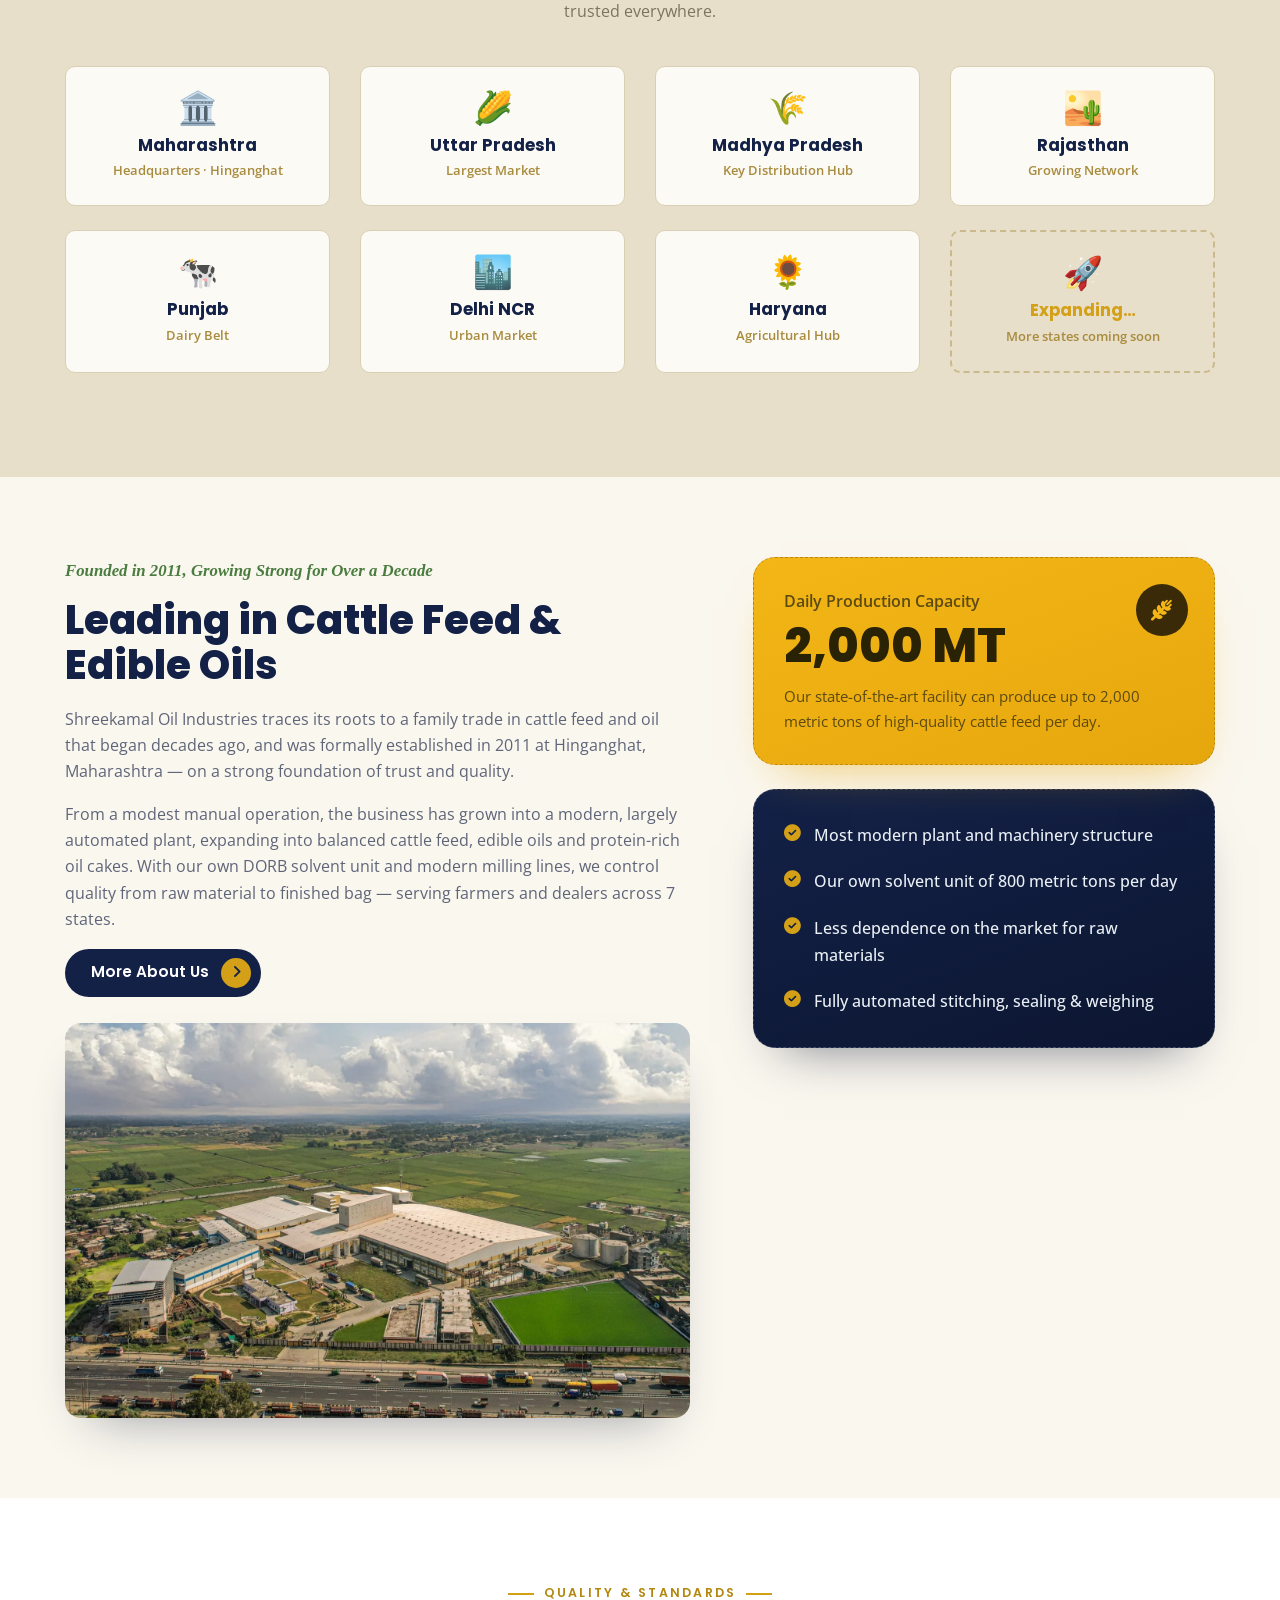
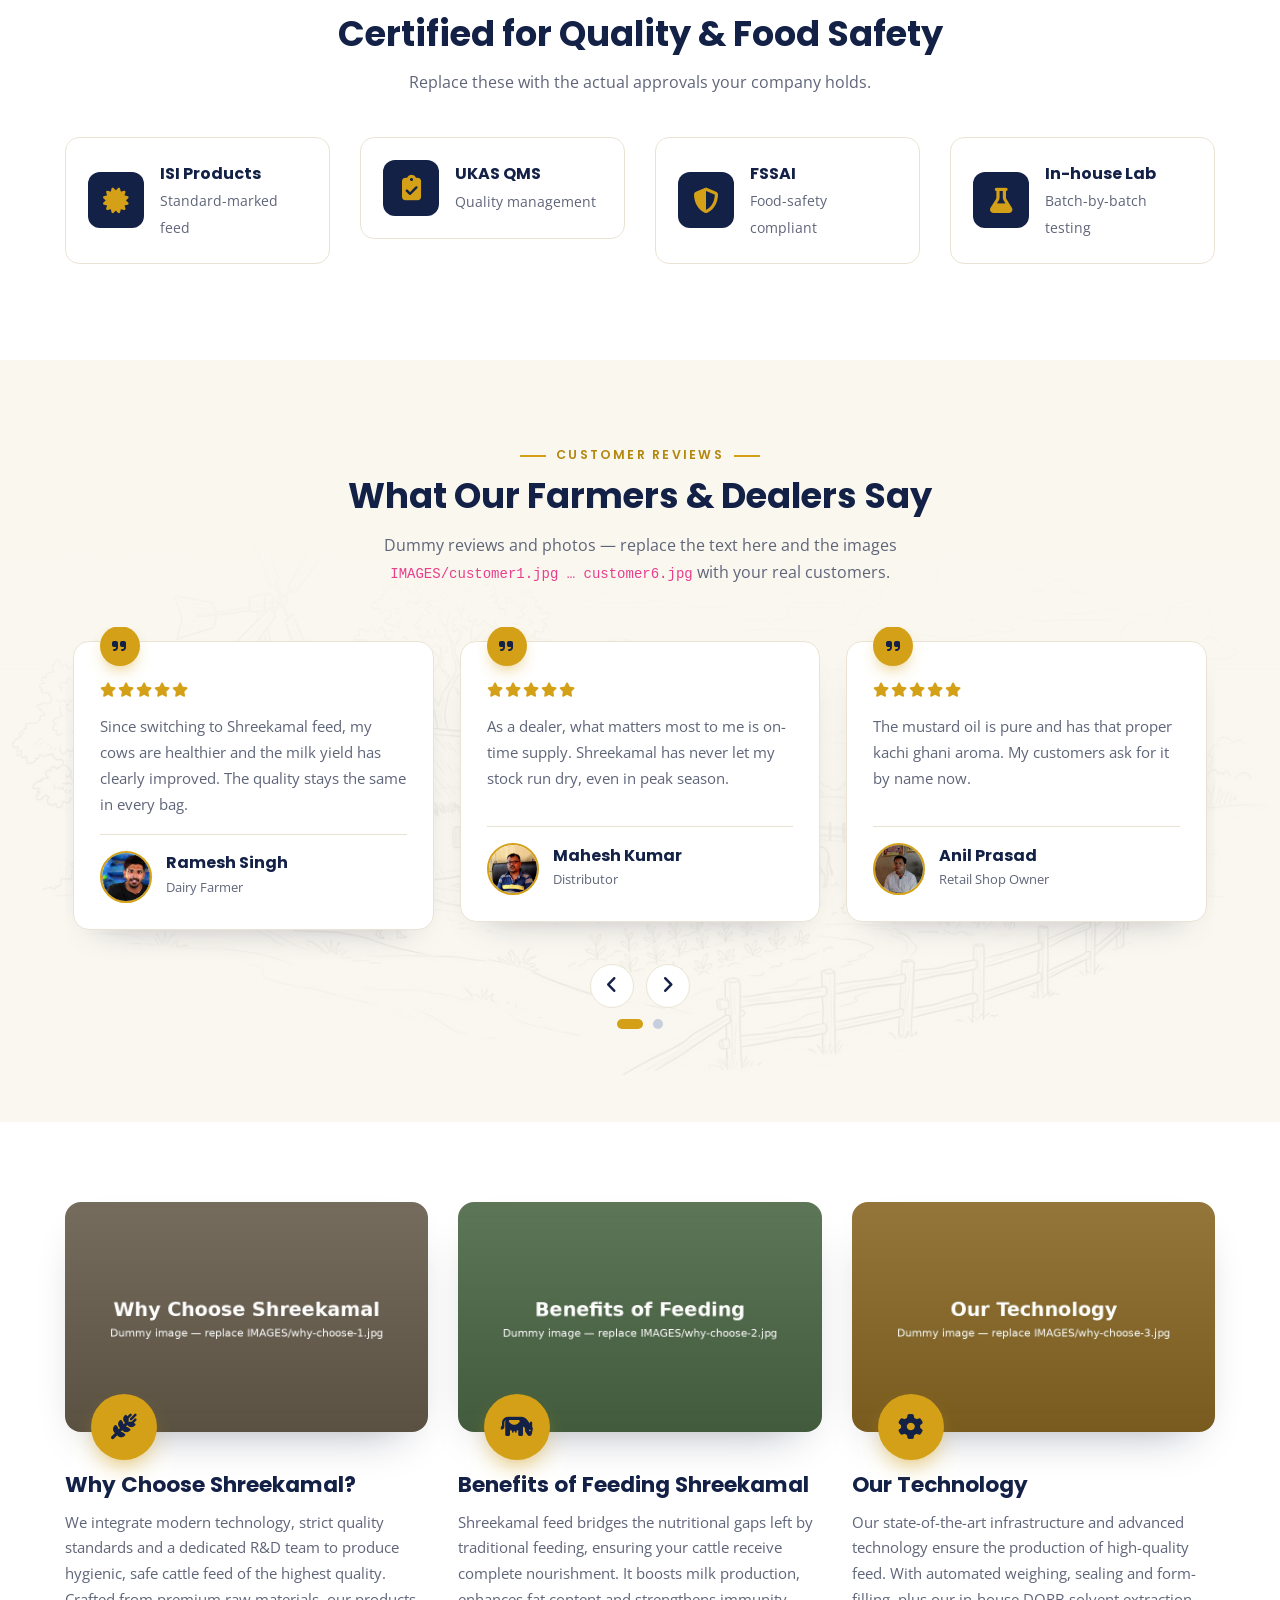
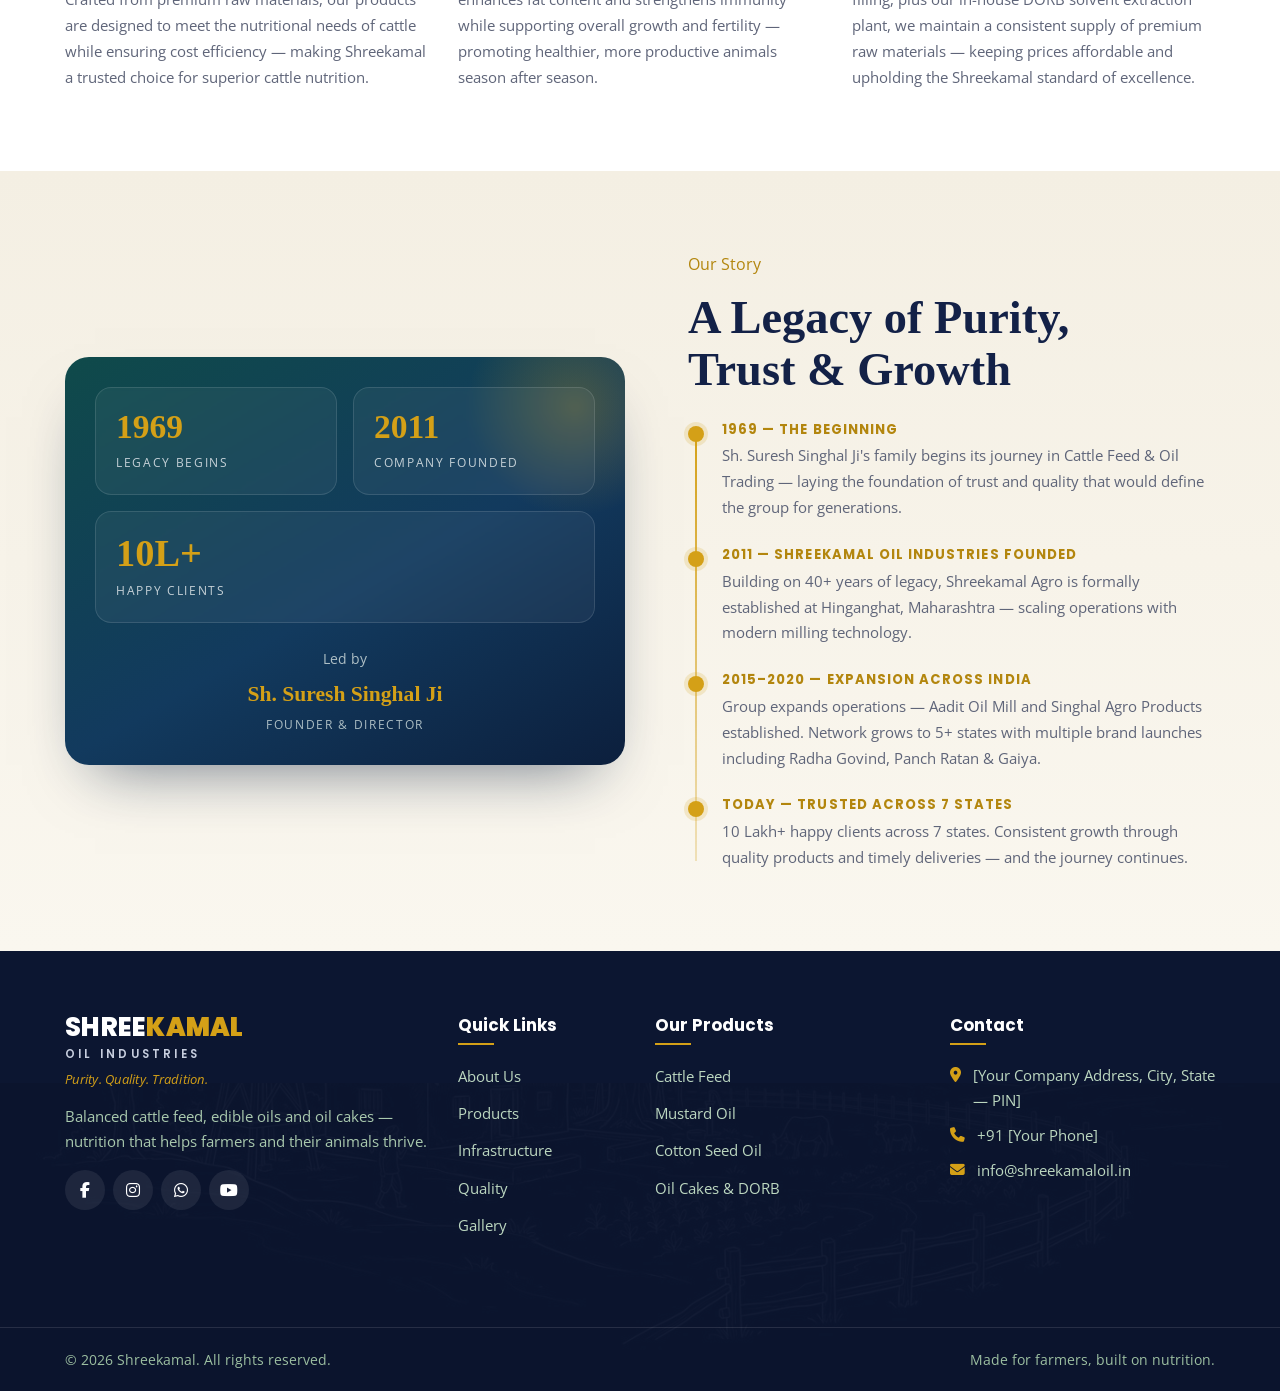
==== commit 23339097: "ddd" ====
--- a/index.html
+++ b/index.html
@@ -4,6 +4,10 @@
 <meta charset="UTF-8" />
 <meta name="viewport" content="width=device-width, initial-scale=1.0" />
 <title>Shreekamal Oil Industries | Balanced Cattle Feed & Agro Products</title>
+<link rel="icon" type="image/png" sizes="32x32" href="IMAGES/favicon-32.png">
+<link rel="icon" type="image/png" sizes="16x16" href="IMAGES/favicon-16.png">
+<link rel="shortcut icon" href="IMAGES/favicon.ico">
+<link rel="apple-touch-icon" href="IMAGES/favicon-180.png">
 <meta name="description" content="Shreekamal is a leading manufacturer of balanced cattle feed, edible oils and oil cakes for healthier, more productive livestock across India." />
 
 <!-- Fonts -->
@@ -123,30 +127,51 @@
   </div>
 </section>
 
-<!-- ===== ABOUT ===== -->
-<section class="section about">
-  <div class="container">
-    <div class="row align-items-center">
-      <div class="col-lg-5" data-reveal="fadeInLeft">
-        <div class="about-wrap">
-          <img src="IMAGES/about.jpg" class="about-photo" alt="About Shreekamal Oil Industries">
-          <div class="about-badge"><div class="n">14+</div><small>Years of expertise</small></div>
-        </div>
-      </div>
-      <div class="col-lg-7 pl-lg-5" data-reveal="fadeInRight">
-        <div class="sec-title">
-          <span class="eyebrow">Welcome to Shreekamal</span>
-          <h2>Rooted in farming, built on nutrition science</h2>
-        </div>
-        <p>Shreekamal grew out of a long family trade in cattle feed and oil, carried forward with modern manufacturing and a simple belief — better feed means healthier animals and more income for the farmer.</p>
-        <p>Before balanced feed became common, farmers relied only on hay and grass, which rarely met an animal's full nutritional needs. Today Shreekamal produces balanced cattle feed, edible oils and protein-rich oil cakes, supplying dairy farmers, distributors and traders across several Indian states.</p>
-        <ul class="ticks">
-          <li><i class="fa-solid fa-check"></i> Hygienic, safe feed made from the finest raw materials</li>
-          <li><i class="fa-solid fa-check"></i> Balanced formulas for milk, growth and reproduction</li>
-          <li><i class="fa-solid fa-check"></i> Reliable supply and on-time delivery, every season</li>
-        </ul>
-        <a href="about.html" class="btn btn-green mt-4">Read More</a>
-      </div>
+<!-- ===== THE SHREEKAMAL GROUP ===== -->
+<section class="section group">
+  <div class="container">
+    <div class="sec-title center">
+      <span class="eyebrow">Group Companies</span>
+      <h2 class="group-h2">The Shreekamal Group</h2>
+      <p>A diversified group with multiple companies — all united by the same values of quality, integrity and growth.</p>
+    </div>
+    <div class="row">
+      <div class="col-md-6 col-lg-4 mb-4" data-reveal="fadeInUp"><div class="group-card"><div class="gc-ic"><i class="fa-solid fa-droplet"></i></div><h4>Aadit Oil Mill</h4><p>State-of-the-art oil milling facility producing premium quality cotton seed oil and cattle feed — ensuring the highest standards of purity from seed to bottle.</p></div></div>
+      <div class="col-md-6 col-lg-4 mb-4" data-reveal="fadeInUp"><div class="group-card"><div class="gc-ic"><i class="fa-solid fa-wheat-awn"></i></div><h4>Singhal Agro Products</h4><p>The agro processing and distribution arm of the group — specializing in sourcing, processing and distributing premium agricultural commodities across India.</p></div></div>
+      <div class="col-md-6 col-lg-4 mb-4" data-reveal="fadeInUp"><div class="group-card"><div class="gc-ic"><i class="fa-solid fa-lightbulb"></i></div><h4>Fenixx Innovation Pvt. Ltd.</h4><p>The innovation and technology arm of the group — driving modern solutions, new ventures and future-ready growth for the entire Shreekamal family.</p></div></div>
+    </div>
+  </div>
+</section>
+
+<!-- ===== PRODUCTS ===== -->
+<section class="section products-gold">
+  <div class="grass grass-top"><svg viewBox="0 0 1440 60" preserveAspectRatio="none"><path d="M0,60 L0.0,60 Q8.4,43 12.0,27 Q15.6,43 24.0,60 L24.0,60 Q33.1,46 37.0,33 Q40.9,46 50.0,60 L50.0,60 Q55.6,45 58.0,30 Q60.4,45 66.0,60 L66.0,60 Q74.8,46 78.5,33 Q82.2,46 91.0,60 L91.0,60 Q101.5,41 106.0,23 Q110.5,41 121.0,60 L121.0,60 Q126.2,45 128.5,31 Q130.8,45 136.0,60 L136.0,60 Q145.4,35 149.5,10 Q153.6,35 163.0,60 L163.0,60 Q168.6,40 171.0,21 Q173.4,40 179.0,60 L179.0,60 Q184.6,34 187.0,9 Q189.4,34 195.0,60 L195.0,60 Q200.2,44 202.5,29 Q204.8,44 210.0,60 L210.0,60 Q217.3,46 220.5,33 Q223.7,46 231.0,60 L231.0,60 Q240.1,46 244.0,33 Q247.9,46 257.0,60 L257.0,60 Q264.4,47 267.5,34 Q270.6,47 278.0,60 L278.0,60 Q284.3,39 287.0,18 Q289.7,39 296.0,60 L296.0,60 Q305.4,43 309.5,27 Q313.6,43 323.0,60 L323.0,60 Q328.9,38 331.5,17 Q334.1,38 340.0,60 L340.0,60 Q346.6,45 349.5,30 Q352.4,45 359.0,60 L359.0,60 Q366.0,36 369.0,13 Q372.0,36 379.0,60 L379.0,60 Q384.9,46 387.5,32 Q390.1,46 396.0,60 L396.0,60 Q401.2,41 403.5,23 Q405.8,41 411.0,60 L411.0,60 Q421.1,34 425.5,9 Q429.9,34 440.0,60 L440.0,60 Q448.4,33 452.0,7 Q455.6,33 464.0,60 L464.0,60 Q473.8,36 478.0,13 Q482.2,36 492.0,60 L492.0,60 Q500.1,40 503.5,21 Q506.9,40 515.0,60 L515.0,60 Q521.6,40 524.5,21 Q527.4,40 534.0,60 L534.0,60 Q539.6,38 542.0,17 Q544.4,38 550.0,60 L550.0,60 Q560.5,32 565.0,5 Q569.5,32 580.0,60 L580.0,60 Q588.4,34 592.0,8 Q595.6,34 604.0,60 L604.0,60 Q612.0,46 615.5,32 Q619.0,46 627.0,60 L627.0,60 Q633.0,32 635.5,4 Q638.0,32 644.0,60 L644.0,60 Q653.5,43 657.5,26 Q661.5,43 671.0,60 L671.0,60 Q679.4,43 683.0,27 Q686.6,43 695.0,60 L695.0,60 Q705.1,35 709.5,10 Q713.9,35 724.0,60 L724.0,60 Q729.2,46 731.5,32 Q733.8,46 739.0,60 L739.0,60 Q747.4,37 751.0,15 Q754.6,37 763.0,60 L763.0,60 Q771.8,32 775.5,5 Q779.2,32 788.0,60 L788.0,60 Q797.8,46 802.0,32 Q806.2,46 816.0,60 L816.0,60 Q821.6,39 824.0,19 Q826.4,39 832.0,60 L832.0,60 Q842.1,46 846.5,32 Q850.9,46 861.0,60 L861.0,60 Q866.2,38 868.5,17 Q870.8,38 876.0,60 L876.0,60 Q885.8,39 890.0,18 Q894.2,39 904.0,60 L904.0,60 Q913.1,37 917.0,14 Q920.9,37 930.0,60 L930.0,60 Q934.9,33 937.0,7 Q939.1,33 944.0,60 L944.0,60 Q952.8,43 956.5,26 Q960.2,43 969.0,60 L969.0,60 Q975.0,32 977.5,5 Q980.0,32 986.0,60 L986.0,60 Q991.2,41 993.5,23 Q995.8,41 1001.0,60 L1001.0,60 Q1009.0,44 1012.5,28 Q1016.0,44 1024.0,60 L1024.0,60 Q1031.3,35 1034.5,11 Q1037.7,35 1045.0,60 L1045.0,60 Q1054.1,32 1058.0,5 Q1061.9,32 1071.0,60 L1071.0,60 Q1076.6,43 1079.0,26 Q1081.4,43 1087.0,60 L1087.0,60 Q1096.8,35 1101.0,11 Q1105.2,35 1115.0,60 L1115.0,60 Q1122.7,44 1126.0,28 Q1129.3,44 1137.0,60 L1137.0,60 Q1146.5,39 1150.5,19 Q1154.5,39 1164.0,60 L1164.0,60 Q1173.5,37 1177.5,14 Q1181.5,37 1191.0,60 L1191.0,60 Q1200.1,41 1204.0,22 Q1207.9,41 1217.0,60 L1217.0,60 Q1223.3,45 1226.0,31 Q1228.7,45 1235.0,60 L1235.0,60 Q1241.7,43 1244.5,27 Q1247.3,43 1254.0,60 L1254.0,60 Q1261.3,41 1264.5,22 Q1267.7,41 1275.0,60 L1275.0,60 Q1279.9,32 1282.0,5 Q1284.1,32 1289.0,60 L1289.0,60 Q1295.7,40 1298.5,20 Q1301.3,40 1308.0,60 L1308.0,60 Q1316.0,48 1319.5,36 Q1323.0,48 1331.0,60 L1331.0,60 Q1337.3,35 1340.0,10 Q1342.7,35 1349.0,60 L1349.0,60 Q1357.8,38 1361.5,16 Q1365.2,38 1374.0,60 L1374.0,60 Q1380.3,32 1383.0,4 Q1385.7,32 1392.0,60 L1392.0,60 Q1397.2,33 1399.5,7 Q1401.8,33 1407.0,60 L1407.0,60 Q1416.1,35 1420.0,11 Q1423.9,35 1433.0,60 L1433.0,60 Q1442.1,35 1446.0,11 Q1449.9,35 1459.0,60 L1440,60 Z" fill="currentColor"/></svg></div>
+  <div class="container">
+    <div class="sec-title center">
+      <span class="eyebrow">What we make</span>
+      <h2>Our Product Range</h2>
+      <p>A complete agro range — from the feed trough to the kitchen — all held to the same standard of quality.</p>
+    </div>
+    <div class="row">
+      <div class="col-6 col-lg-4 mb-4" data-reveal="fadeInUp"><a href="products.html" class="kp-product"><div class="kp-thumb"><img src="IMAGES/radha-govind.jpg" alt="Radha Govind"></div><h4>Radha Govind</h4></a></div>
+      <div class="col-6 col-lg-4 mb-4" data-reveal="fadeInUp"><a href="products.html" class="kp-product"><div class="kp-thumb"><img src="IMAGES/shreekamal.jpg" alt="Shreekamal"></div><h4>Shreekamal</h4></a></div>
+      <div class="col-6 col-lg-4 mb-4" data-reveal="fadeInUp"><a href="products.html" class="kp-product"><div class="kp-thumb"><img src="IMAGES/panch-ratan.jpg" alt="Panch Ratan"></div><h4>Panch Ratan</h4></a></div>
+      <div class="col-6 col-lg-4 mb-4" data-reveal="fadeInUp"><a href="products.html" class="kp-product"><div class="kp-thumb"><img src="IMAGES/gaiya.jpg" alt="Gaiya"></div><h4>Gaiya</h4></a></div>
+      <div class="col-6 col-lg-4 mb-4" data-reveal="fadeInUp"><a href="products.html" class="kp-product"><div class="kp-thumb"><img src="IMAGES/amrit-kalash.jpg" alt="Amrit Kalash"></div><h4>Amrit Kalash</h4></a></div>
+      <div class="col-6 col-lg-4 mb-4" data-reveal="fadeInUp"><a href="products.html" class="kp-product"><div class="kp-thumb"><img src="IMAGES/buttermilk.jpg" alt="Buttermilk"></div><h4>Buttermilk</h4></a></div>
+    </div>
+    <div class="text-center mt-2"><a href="products.html" class="btn btn-outline-green">View All Products</a></div>
+  </div>
+</section>
+
+<!-- ===== COUNTERS ===== -->
+<section class="section counters">
+  <div class="container">
+    <div class="row">
+      <div class="col-6 col-md-3"><div class="counter-box"><i class="fa-solid fa-calendar-days"></i><div class="count" data-target="14" data-suffix="+">0</div><p>Years of Expertise</p></div></div>
+      <div class="col-6 col-md-3"><div class="counter-box"><i class="fa-solid fa-people-group"></i><div class="count" data-target="300" data-suffix="+">0</div><p>Dealers Nationwide</p></div></div>
+      <div class="col-6 col-md-3"><div class="counter-box"><i class="fa-solid fa-user-check"></i><div class="count" data-target="10" data-suffix="L+">0</div><p>Happy Customers</p></div></div>
+      <div class="col-6 col-md-3"><div class="counter-box"><i class="fa-solid fa-location-dot"></i><div class="count" data-target="5" data-suffix="+">0</div><p>States Served</p></div></div>
     </div>
   </div>
 </section>
@@ -172,49 +197,33 @@
   </div>
 </section>
 
-<!-- ===== COUNTERS ===== -->
-<section class="section counters">
-  <div class="container">
-    <div class="row">
-      <div class="col-6 col-md-3"><div class="counter-box"><i class="fa-solid fa-calendar-days"></i><div class="count" data-target="14" data-suffix="+">0</div><p>Years of Expertise</p></div></div>
-      <div class="col-6 col-md-3"><div class="counter-box"><i class="fa-solid fa-people-group"></i><div class="count" data-target="300" data-suffix="+">0</div><p>Dealers Nationwide</p></div></div>
-      <div class="col-6 col-md-3"><div class="counter-box"><i class="fa-solid fa-user-check"></i><div class="count" data-target="10" data-suffix="L+">0</div><p>Happy Customers</p></div></div>
-      <div class="col-6 col-md-3"><div class="counter-box"><i class="fa-solid fa-location-dot"></i><div class="count" data-target="7" data-suffix="+">0</div><p>States Served</p></div></div>
-    </div>
-  </div>
-</section>
-
-<!-- ===== PRODUCTS ===== -->
-<section class="section products-gold">
-  <div class="grass grass-top"><svg viewBox="0 0 1440 60" preserveAspectRatio="none"><path d="M0,60 L0.0,60 Q8.4,43 12.0,27 Q15.6,43 24.0,60 L24.0,60 Q33.1,46 37.0,33 Q40.9,46 50.0,60 L50.0,60 Q55.6,45 58.0,30 Q60.4,45 66.0,60 L66.0,60 Q74.8,46 78.5,33 Q82.2,46 91.0,60 L91.0,60 Q101.5,41 106.0,23 Q110.5,41 121.0,60 L121.0,60 Q126.2,45 128.5,31 Q130.8,45 136.0,60 L136.0,60 Q145.4,35 149.5,10 Q153.6,35 163.0,60 L163.0,60 Q168.6,40 171.0,21 Q173.4,40 179.0,60 L179.0,60 Q184.6,34 187.0,9 Q189.4,34 195.0,60 L195.0,60 Q200.2,44 202.5,29 Q204.8,44 210.0,60 L210.0,60 Q217.3,46 220.5,33 Q223.7,46 231.0,60 L231.0,60 Q240.1,46 244.0,33 Q247.9,46 257.0,60 L257.0,60 Q264.4,47 267.5,34 Q270.6,47 278.0,60 L278.0,60 Q284.3,39 287.0,18 Q289.7,39 296.0,60 L296.0,60 Q305.4,43 309.5,27 Q313.6,43 323.0,60 L323.0,60 Q328.9,38 331.5,17 Q334.1,38 340.0,60 L340.0,60 Q346.6,45 349.5,30 Q352.4,45 359.0,60 L359.0,60 Q366.0,36 369.0,13 Q372.0,36 379.0,60 L379.0,60 Q384.9,46 387.5,32 Q390.1,46 396.0,60 L396.0,60 Q401.2,41 403.5,23 Q405.8,41 411.0,60 L411.0,60 Q421.1,34 425.5,9 Q429.9,34 440.0,60 L440.0,60 Q448.4,33 452.0,7 Q455.6,33 464.0,60 L464.0,60 Q473.8,36 478.0,13 Q482.2,36 492.0,60 L492.0,60 Q500.1,40 503.5,21 Q506.9,40 515.0,60 L515.0,60 Q521.6,40 524.5,21 Q527.4,40 534.0,60 L534.0,60 Q539.6,38 542.0,17 Q544.4,38 550.0,60 L550.0,60 Q560.5,32 565.0,5 Q569.5,32 580.0,60 L580.0,60 Q588.4,34 592.0,8 Q595.6,34 604.0,60 L604.0,60 Q612.0,46 615.5,32 Q619.0,46 627.0,60 L627.0,60 Q633.0,32 635.5,4 Q638.0,32 644.0,60 L644.0,60 Q653.5,43 657.5,26 Q661.5,43 671.0,60 L671.0,60 Q679.4,43 683.0,27 Q686.6,43 695.0,60 L695.0,60 Q705.1,35 709.5,10 Q713.9,35 724.0,60 L724.0,60 Q729.2,46 731.5,32 Q733.8,46 739.0,60 L739.0,60 Q747.4,37 751.0,15 Q754.6,37 763.0,60 L763.0,60 Q771.8,32 775.5,5 Q779.2,32 788.0,60 L788.0,60 Q797.8,46 802.0,32 Q806.2,46 816.0,60 L816.0,60 Q821.6,39 824.0,19 Q826.4,39 832.0,60 L832.0,60 Q842.1,46 846.5,32 Q850.9,46 861.0,60 L861.0,60 Q866.2,38 868.5,17 Q870.8,38 876.0,60 L876.0,60 Q885.8,39 890.0,18 Q894.2,39 904.0,60 L904.0,60 Q913.1,37 917.0,14 Q920.9,37 930.0,60 L930.0,60 Q934.9,33 937.0,7 Q939.1,33 944.0,60 L944.0,60 Q952.8,43 956.5,26 Q960.2,43 969.0,60 L969.0,60 Q975.0,32 977.5,5 Q980.0,32 986.0,60 L986.0,60 Q991.2,41 993.5,23 Q995.8,41 1001.0,60 L1001.0,60 Q1009.0,44 1012.5,28 Q1016.0,44 1024.0,60 L1024.0,60 Q1031.3,35 1034.5,11 Q1037.7,35 1045.0,60 L1045.0,60 Q1054.1,32 1058.0,5 Q1061.9,32 1071.0,60 L1071.0,60 Q1076.6,43 1079.0,26 Q1081.4,43 1087.0,60 L1087.0,60 Q1096.8,35 1101.0,11 Q1105.2,35 1115.0,60 L1115.0,60 Q1122.7,44 1126.0,28 Q1129.3,44 1137.0,60 L1137.0,60 Q1146.5,39 1150.5,19 Q1154.5,39 1164.0,60 L1164.0,60 Q1173.5,37 1177.5,14 Q1181.5,37 1191.0,60 L1191.0,60 Q1200.1,41 1204.0,22 Q1207.9,41 1217.0,60 L1217.0,60 Q1223.3,45 1226.0,31 Q1228.7,45 1235.0,60 L1235.0,60 Q1241.7,43 1244.5,27 Q1247.3,43 1254.0,60 L1254.0,60 Q1261.3,41 1264.5,22 Q1267.7,41 1275.0,60 L1275.0,60 Q1279.9,32 1282.0,5 Q1284.1,32 1289.0,60 L1289.0,60 Q1295.7,40 1298.5,20 Q1301.3,40 1308.0,60 L1308.0,60 Q1316.0,48 1319.5,36 Q1323.0,48 1331.0,60 L1331.0,60 Q1337.3,35 1340.0,10 Q1342.7,35 1349.0,60 L1349.0,60 Q1357.8,38 1361.5,16 Q1365.2,38 1374.0,60 L1374.0,60 Q1380.3,32 1383.0,4 Q1385.7,32 1392.0,60 L1392.0,60 Q1397.2,33 1399.5,7 Q1401.8,33 1407.0,60 L1407.0,60 Q1416.1,35 1420.0,11 Q1423.9,35 1433.0,60 L1433.0,60 Q1442.1,35 1446.0,11 Q1449.9,35 1459.0,60 L1440,60 Z" fill="currentColor"/></svg></div>
-  <div class="container">
-    <div class="sec-title center">
-      <span class="eyebrow">What we make</span>
-      <h2>Our Product Range</h2>
-      <p>A complete agro range — from the feed trough to the kitchen — all held to the same standard of quality.</p>
-    </div>
-    <div class="row">
-      <div class="col-md-6 col-lg-3 mb-4" data-reveal="fadeInUp" style="animation-delay:.05s"><div class="product-card"><div class="thumb p-0"><span class="badge-cat">Feed</span><img src="IMAGES/product-feed.jpg" class="thumb-img" alt="Balanced Cattle Feed"></div><div class="p-body"><h4>Balanced Cattle Feed</h4><p>Pellet &amp; mash feed engineered for complete daily nutrition and better milk yield.</p><a href="products.html" class="p-link">View details <i class="fa-solid fa-arrow-right"></i></a></div></div></div>
-      <div class="col-md-6 col-lg-3 mb-4" data-reveal="fadeInUp" style="animation-delay:.15s"><div class="product-card"><div class="thumb p-0"><span class="badge-cat">Oil</span><img src="IMAGES/product-mustard.jpg" class="thumb-img" alt="Mustard Oil"></div><div class="p-body"><h4>Mustard Oil</h4><p>Pure, pungent kachi ghani mustard oil trusted in kitchens for flavour and cooking.</p><a href="products.html" class="p-link">View details <i class="fa-solid fa-arrow-right"></i></a></div></div></div>
-      <div class="col-md-6 col-lg-3 mb-4" data-reveal="fadeInUp" style="animation-delay:.25s"><div class="product-card"><div class="thumb p-0"><span class="badge-cat">Oil</span><img src="IMAGES/product-cotton.jpg" class="thumb-img" alt="Cotton Seed Oil"></div><div class="p-body"><h4>Cotton Seed Oil</h4><p>Light, versatile refined cotton seed oil for everyday cooking and food processing.</p><a href="products.html" class="p-link">View details <i class="fa-solid fa-arrow-right"></i></a></div></div></div>
-      <div class="col-md-6 col-lg-3 mb-4" data-reveal="fadeInUp" style="animation-delay:.35s"><div class="product-card"><div class="thumb p-0"><span class="badge-cat">Feed</span><img src="IMAGES/product-cake.jpg" class="thumb-img" alt="Oil Cakes and DORB"></div><div class="p-body"><h4>Oil Cakes &amp; DORB</h4><p>Protein-rich oil cakes and de-oiled rice bran — economical, nutritious feed ingredients.</p><a href="products.html" class="p-link">View details <i class="fa-solid fa-arrow-right"></i></a></div></div></div>
-    </div>
-    <div class="text-center mt-2"><a href="products.html" class="btn btn-outline-green">View All Products</a></div>
-  </div>
-</section>
-
-<!-- ===== INFRASTRUCTURE / DORB ===== -->
-<section class="section bg-cream">
-  <div class="container">
-    <div class="row align-items-center">
-      <div class="col-lg-6 mb-4 mb-lg-0" data-reveal="fadeInLeft">
-        <img src="IMAGES/infrastructure.jpg" class="split-photo" alt="Shreekamal Oil Industries plant">
-      </div>
-      <div class="col-lg-6 pl-lg-5" data-reveal="fadeInRight">
-        <div class="sec-title"><span class="eyebrow">Infrastructure</span><h2>DORB Solvent Plant &amp; Modern Milling</h2></div>
-        <p>We installed our own de-oiled rice bran (DORB) solvent plant for one reason — to control quality at the source. It lets us secure good raw material, protect Shreekamal's reputation in the market and avoid paying over the odds for inputs.</p>
-        <p>Combined with modern feed milling and oil extraction lines, our infrastructure supports high daily capacity without compromising on consistency.</p>
-        <a href="infrastructure.html" class="btn btn-green mt-3">Explore Our Plant</a>
+<!-- ===== INFRASTRUCTURE / DORB (Kapila-style) ===== -->
+<section class="section infra2">
+  <div class="container">
+    <div class="row">
+      <div class="col-lg-7 mb-4 mb-lg-0 pr-lg-5" data-reveal="fadeInLeft">
+        <span class="infra-eyebrow">Founded in 2011, Growing Strong for Over a Decade</span>
+        <h2 class="infra-h2">Leading in Cattle Feed &amp; Edible Oils</h2>
+        <p>Shreekamal Oil Industries traces its roots to a family trade in cattle feed and oil that began decades ago, and was formally established in 2011 at Hinganghat, Maharashtra — on a strong foundation of trust and quality.</p>
+        <p>From a modest manual operation, the business has grown into a modern, largely automated plant, expanding into balanced cattle feed, edible oils and protein-rich oil cakes. With our own DORB solvent unit and modern milling lines, we control quality from raw material to finished bag — serving farmers and dealers across 7 states.</p>
+        <a href="about.html" class="btn btn-getintouch">More About Us <span class="gi-arrow"><i class="fa-solid fa-angle-right"></i></span></a>
+        <div class="infra-photo"><img src="IMAGES/infrastructure.jpg" alt="Shreekamal Oil Industries plant"></div>
+      </div>
+      <div class="col-lg-5" data-reveal="fadeInRight">
+        <div class="infra-gold">
+          <div class="ig-ic"><i class="fa-solid fa-wheat-awn"></i></div>
+          <span class="ig-lab">Daily Production Capacity</span>
+          <div class="ig-num">2,000 MT</div>
+          <p>Our state-of-the-art facility can produce up to 2,000 metric tons of high-quality cattle feed per day.</p>
+        </div>
+        <div class="infra-dark">
+          <ul>
+            <li><i class="fa-solid fa-circle-check"></i> Most modern plant and machinery structure</li>
+            <li><i class="fa-solid fa-circle-check"></i> Our own solvent unit of 800 metric tons per day</li>
+            <li><i class="fa-solid fa-circle-check"></i> Less dependence on the market for raw materials</li>
+            <li><i class="fa-solid fa-circle-check"></i> Fully automated stitching, sealing &amp; weighing</li>
+          </ul>
+        </div>
       </div>
     </div>
   </div>
@@ -289,13 +298,62 @@
   </div>
 </section>
 
-<!-- ===== CTA BAND ===== -->
-<section class="section-sm">
-  <div class="container">
-    <div class="cta-band">
-      <div class="row align-items-center">
-        <div class="col-lg-8"><h2>Become a Shreekamal dealer or place a bulk order</h2><p>Tell us what you need — our team responds within one working day.</p></div>
-        <div class="col-lg-4 text-right"><a href="contact.html" class="btn btn-amber">Get in Touch</a></div>
+<!-- ===== WHY / BENEFITS / TECHNOLOGY (3-column) ===== -->
+<section class="section infocols">
+  <div class="container">
+    <div class="row">
+      <div class="col-md-4 mb-4 mb-md-0" data-reveal="fadeInUp">
+        <a href="about.html" class="info-card">
+          <div class="info-media" style="background-image:url('IMAGES/why-choose-1.jpg')"><span class="info-ic"><i class="fa-solid fa-wheat-awn"></i></span></div>
+          <h3>Why Choose Shreekamal?</h3>
+          <p>We integrate modern technology, strict quality standards and a dedicated R&amp;D team to produce hygienic, safe cattle feed of the highest quality. Crafted from premium raw materials, our products are designed to meet the nutritional needs of cattle while ensuring cost efficiency — making Shreekamal a trusted choice for superior cattle nutrition.</p>
+        </a>
+      </div>
+      <div class="col-md-4 mb-4 mb-md-0" data-reveal="fadeInUp">
+        <a href="about.html" class="info-card">
+          <div class="info-media" style="background-image:url('IMAGES/why-choose-2.jpg')"><span class="info-ic"><i class="fa-solid fa-cow"></i></span></div>
+          <h3>Benefits of Feeding Shreekamal</h3>
+          <p>Shreekamal feed bridges the nutritional gaps left by traditional feeding, ensuring your cattle receive complete nourishment. It boosts milk production, enhances fat content and strengthens immunity while supporting overall growth and fertility — promoting healthier, more productive animals season after season.</p>
+        </a>
+      </div>
+      <div class="col-md-4" data-reveal="fadeInUp">
+        <a href="about.html" class="info-card">
+          <div class="info-media" style="background-image:url('IMAGES/why-choose-3.jpg')"><span class="info-ic"><i class="fa-solid fa-gear"></i></span></div>
+          <h3>Our Technology</h3>
+          <p>Our state-of-the-art infrastructure and advanced technology ensure the production of high-quality feed. With automated weighing, sealing and form-filling, plus our in-house DORB solvent extraction plant, we maintain a consistent supply of premium raw materials — keeping prices affordable and upholding the Shreekamal standard of excellence.</p>
+        </a>
+      </div>
+    </div>
+  </div>
+</section>
+
+<!-- ===== OUR STORY / LEGACY ===== -->
+<section class="section legacy">
+  <div class="container">
+    <div class="row align-items-center">
+      <div class="col-lg-6 mb-4 mb-lg-0" data-reveal="fadeInLeft">
+        <div class="legacy-card">
+          <div class="row no-gutters">
+            <div class="col-6 pr-2"><div class="lg-stat"><div class="k">1969</div><span>Legacy Begins</span></div></div>
+            <div class="col-6 pl-2"><div class="lg-stat"><div class="k">2011</div><span>Company Founded</span></div></div>
+            <div class="col-12"><div class="lg-stat lg-stat-wide"><div class="k">10L+</div><span>Happy Clients</span></div></div>
+          </div>
+          <div class="lg-led">
+            <p class="l1">Led by</p>
+            <p class="l2">Sh. Suresh Singhal Ji</p>
+            <p class="l3">Founder &amp; Director</p>
+          </div>
+        </div>
+      </div>
+      <div class="col-lg-6 pl-lg-5" data-reveal="fadeInRight">
+        <span class="eyebrow">Our Story</span>
+        <h2 class="legacy-h2">A Legacy of Purity,<br>Trust &amp; Growth</h2>
+        <ul class="timeline">
+          <li><h5>1969 — The Beginning</h5><p>Sh. Suresh Singhal Ji's family begins its journey in Cattle Feed &amp; Oil Trading — laying the foundation of trust and quality that would define the group for generations.</p></li>
+          <li><h5>2011 — Shreekamal Oil Industries Founded</h5><p>Building on 40+ years of legacy, Shreekamal Agro is formally established at Hinganghat, Maharashtra — scaling operations with modern milling technology.</p></li>
+          <li><h5>2015–2020 — Expansion Across India</h5><p>Group expands operations — Aadit Oil Mill and Singhal Agro Products established. Network grows to 5+ states with multiple brand launches including Radha Govind, Panch Ratan &amp; Gaiya.</p></li>
+          <li><h5>Today — Trusted Across 7 States</h5><p>10 Lakh+ happy clients across 7 states. Consistent growth through quality products and timely deliveries — and the journey continues.</p></li>
+        </ul>
       </div>
     </div>
   </div>
@@ -326,6 +384,12 @@
 
 <button id="toTop" aria-label="Back to top"><i class="fa-solid fa-arrow-up"></i></button>
 
+<!-- ===== FLOATING SOCIAL (dummy links — replace href with your real WhatsApp/Instagram) ===== -->
+<div class="floasoc">
+  <a class="ig" href="#" data-label="Follow us on Instagram" target="_blank" rel="noopener" aria-label="Instagram"><i class="fa-brands fa-instagram"></i></a>
+  <a class="wa" href="#" data-label="Chat on WhatsApp" target="_blank" rel="noopener" aria-label="WhatsApp"><i class="fa-brands fa-whatsapp"></i></a>
+</div>
+
 <!-- Scripts (CDN). Your folder has local jQuery-based owl + bootstrap bundle; swap if preferred. -->
 <script src="https://code.jquery.com/jquery-3.6.4.min.js"></script>
 <script src="https://cdn.jsdelivr.net/npm/bootstrap@4.6.2/dist/js/bootstrap.bundle.min.js"></script>
--- a/css/style.css
+++ b/css/style.css
@@ -171,6 +171,15 @@
 .product-card .p-link{font-family:'Poppins',sans-serif;font-weight:600;color:var(--green);margin-top:12px;display:inline-flex;align-items:center;gap:6px}
 .product-card .p-link:hover{color:var(--amber-dk);gap:10px}
 
+/* ---------- Kapila-style product cards (home) ---------- */
+.kp-product{display:block;background:#fff;border-radius:14px;padding:22px 18px;text-align:center;height:100%;box-shadow:0 14px 34px -24px rgba(12,22,49,.4);transition:transform .22s ease,box-shadow .22s ease}
+.kp-product:hover{transform:translateY(-8px);box-shadow:0 30px 54px -26px rgba(12,22,49,.5);text-decoration:none}
+.kp-thumb{height:230px;display:flex;align-items:center;justify-content:center;margin-bottom:8px;overflow:hidden}
+.kp-thumb img{max-height:230px;width:auto;object-fit:contain;transition:transform .25s ease}
+.kp-product:hover .kp-thumb img{transform:scale(1.05)}
+.kp-product h4{font-size:1.08rem;color:var(--green-dk);font-family:'Poppins',sans-serif;font-weight:600;margin:0}
+.kp-product:hover h4{color:var(--amber-dk)}
+
 /* ---------- Gold products section (Kapila-style) ---------- */
 .products-gold{position:relative;background:linear-gradient(180deg,#f3b616,#e6a70d)}
 .products-gold .grass-top{top:0;transform:translateY(-100%);color:#f3b616;z-index:6}
@@ -213,6 +222,94 @@
 .reviews-carousel .owl-nav button{width:44px;height:44px;border-radius:50%!important;background:#fff!important;color:var(--green-dk)!important;border:1px solid var(--line)!important;font-size:1.2rem!important;margin:0 6px!important;transition:.2s}
 .reviews-carousel .owl-nav button:hover{background:var(--green-dk)!important;color:var(--amber)!important}
 .reviews-carousel .owl-nav{text-align:center;margin-top:4px}
+
+/* ---------- Meet Our Founder (Kapila-style) ---------- */
+.founder{position:relative;background:#fff;padding-bottom:120px}
+.founder-eyebrow{display:inline-flex;align-items:center;gap:10px;color:var(--leaf);font-family:Georgia,'Times New Roman',serif;font-style:italic;font-weight:700;font-size:1.05rem;margin-bottom:16px}
+.founder-eyebrow i{color:var(--amber)}
+.founder-h2{font-family:'Poppins',sans-serif;font-weight:800;color:var(--green-dk);font-size:clamp(2rem,4vw,3rem);margin:0}
+.founder-head{display:flex;gap:26px;align-items:center;margin-bottom:24px}
+.founder-pic{width:150px;height:150px;flex:0 0 150px;border-radius:50%;object-fit:cover;border:4px solid #fff;box-shadow:0 16px 36px -18px rgba(12,22,49,.5),0 0 0 2px var(--line)}
+.founder-name h3{font-family:'Poppins',sans-serif;font-weight:700;color:var(--green-dk);font-size:1.5rem;margin:0 0 8px}
+.founder-name .fn-role{color:var(--amber-dk);font-weight:600;font-size:.98rem;margin:0;line-height:1.5}
+.founder-bio p{color:var(--muted);font-size:.97rem;margin-bottom:14px}
+.founder-bio p:last-child{margin-bottom:0}
+.grass-founder{position:absolute;left:0;right:0;bottom:-1px;width:100%;height:70px;line-height:0;z-index:2;color:#f3b616;pointer-events:none}
+.grass-founder svg{display:block;width:100%;height:100%}
+
+/* ---------- Infrastructure (Kapila-style 2-col) ---------- */
+.infra2{background:#faf7ef}
+.infra-eyebrow{display:block;color:var(--leaf);font-family:Georgia,'Times New Roman',serif;font-style:italic;font-weight:700;font-size:1.05rem;margin-bottom:12px}
+.infra-h2{font-family:'Poppins',sans-serif;font-weight:800;color:var(--green-dk);font-size:clamp(1.8rem,3.4vw,2.5rem);line-height:1.12;margin-bottom:18px}
+.infra2 p{color:var(--muted);margin-bottom:16px;font-size:.97rem}
+.infra-photo{margin-top:26px;border-radius:16px;overflow:hidden;box-shadow:0 24px 50px -28px rgba(12,22,49,.45)}
+.infra-photo img{width:100%;display:block}
+.infra-gold{position:relative;background:linear-gradient(160deg,#f3b616,#e6a70d);border:1px dashed rgba(60,40,0,.28);border-radius:22px;padding:30px;margin-bottom:24px;box-shadow:0 24px 46px -28px rgba(230,167,13,.7)}
+.infra-gold .ig-ic{position:absolute;right:26px;top:26px;width:52px;height:52px;border-radius:50%;background:#3a2a08;color:#f3b616;display:flex;align-items:center;justify-content:center;font-size:1.3rem}
+.infra-gold .ig-lab{color:#5c4a12;font-weight:600;font-size:.98rem}
+.infra-gold .ig-num{font-family:'Poppins',sans-serif;font-weight:800;color:#2a2205;font-size:3rem;line-height:1;margin:6px 0 14px}
+.infra-gold p{color:#5c4a12;font-size:.92rem;margin:0}
+.infra-dark{background:linear-gradient(160deg,var(--green-dk),var(--green-darker));border:1px dashed rgba(255,255,255,.2);border-radius:22px;padding:32px 30px;box-shadow:0 26px 50px -30px rgba(12,22,49,.6)}
+.infra-dark ul{list-style:none;margin:0;padding:0}
+.infra-dark li{display:flex;gap:13px;align-items:flex-start;color:#eaf0f6;font-weight:500;font-size:.98rem;margin-bottom:20px}
+.infra-dark li:last-child{margin-bottom:0}
+.infra-dark li i{color:var(--amber);margin-top:3px;font-size:1.05rem}
+
+/* ---------- Our Story / Legacy ---------- */
+.legacy{background:linear-gradient(180deg,#f4efe3 0%,#faf7ef 100%)}
+.legacy-card{position:relative;border-radius:24px;padding:30px;overflow:hidden;background:linear-gradient(150deg,#0f4a4a 0%,#123a5e 55%,#0c1f3d 100%);box-shadow:0 30px 60px -30px rgba(12,31,61,.6)}
+.legacy-card::before{content:"";position:absolute;right:-60px;top:-60px;width:220px;height:220px;border-radius:50%;background:radial-gradient(circle,rgba(212,160,23,.28),transparent 70%);pointer-events:none}
+.lg-stat{position:relative;background:rgba(255,255,255,.05);border:1px solid rgba(255,255,255,.12);border-radius:16px;padding:22px 20px;margin-bottom:16px;backdrop-filter:blur(2px)}
+.lg-stat .k{font-family:Georgia,'Times New Roman',serif;font-weight:700;font-size:2.1rem;color:var(--amber);line-height:1}
+.lg-stat span{display:block;color:#c7d2d8;font-size:.74rem;letter-spacing:.14em;text-transform:uppercase;margin-top:8px}
+.lg-stat-wide .k{font-size:2.4rem}
+.lg-led{text-align:center;margin-top:8px}
+.lg-led .l1{color:#aebfc5;font-size:.9rem;margin:0}
+.lg-led .l2{font-family:Georgia,'Times New Roman',serif;font-weight:700;color:var(--amber);font-size:1.35rem;margin:4px 0 2px}
+.lg-led .l3{color:#aebfc5;font-size:.74rem;letter-spacing:.14em;text-transform:uppercase;margin:0}
+.legacy .eyebrow{color:var(--amber-dk)}
+.legacy-h2{font-family:Georgia,'Times New Roman',serif;color:var(--green-dk);font-weight:700;font-size:clamp(2rem,3.8vw,2.9rem);line-height:1.12;margin:14px 0 26px}
+.timeline{list-style:none;margin:0;padding:0;position:relative}
+.timeline::before{content:"";position:absolute;left:7px;top:6px;bottom:10px;width:2px;background:linear-gradient(180deg,var(--amber),rgba(212,160,23,.25))}
+.timeline li{position:relative;padding:0 0 26px 34px}
+.timeline li::before{content:"";position:absolute;left:0;top:4px;width:16px;height:16px;border-radius:50%;background:var(--amber);box-shadow:0 0 0 4px rgba(212,160,23,.18)}
+.timeline li:last-child{padding-bottom:0}
+.timeline h5{font-family:'Poppins',sans-serif;font-weight:700;color:var(--amber-dk);font-size:.82rem;letter-spacing:.08em;text-transform:uppercase;margin:0 0 6px}
+.timeline p{color:var(--muted);font-size:.95rem;margin:0}
+
+/* ---------- Floating social buttons ---------- */
+.floasoc{position:fixed;right:22px;bottom:22px;z-index:70;display:flex;flex-direction:column;gap:14px}
+.floasoc a{position:relative;width:56px;height:56px;border-radius:50%;display:flex;align-items:center;justify-content:center;color:#fff;font-size:1.5rem;box-shadow:0 12px 26px -8px rgba(0,0,0,.4);transition:transform .2s ease}
+.floasoc a:hover{transform:scale(1.08);color:#fff}
+.floasoc .wa{background:linear-gradient(145deg,#25d366,#0f9d58)}
+.floasoc .ig{background:radial-gradient(circle at 30% 110%,#feda75,#fa7e1e 30%,#d62976 55%,#962fbf 80%,#4f5bd5)}
+.floasoc a::after{content:attr(data-label);position:absolute;right:68px;top:50%;transform:translateY(-50%) translateX(8px);background:#132147;color:#fff;font-family:'Poppins',sans-serif;font-size:.82rem;font-weight:600;padding:8px 14px;border-radius:8px;white-space:nowrap;opacity:0;visibility:hidden;transition:.2s;box-shadow:0 10px 24px -10px rgba(0,0,0,.5)}
+.floasoc a::before{content:"";position:absolute;right:62px;top:50%;transform:translateY(-50%);border:7px solid transparent;border-left-color:#132147;opacity:0;visibility:hidden;transition:.2s}
+.floasoc a:hover::after,.floasoc a:hover::before{opacity:1;visibility:visible;transform:translateY(-50%) translateX(0)}
+.floasoc a:hover::before{transform:translateY(-50%)}
+.floasoc .wa-pulse::after{content:none}
+
+/* ---------- 3-column info (Why / Benefits / Technology) ---------- */
+.infocols .info-card{display:block;height:100%;color:inherit;transition:transform .22s ease}
+.infocols .info-card:hover{transform:translateY(-6px);text-decoration:none}
+.infocols .info-media{position:relative;height:230px;border-radius:16px;background-size:cover;background-position:center;box-shadow:0 20px 44px -26px rgba(12,22,49,.45);margin-bottom:40px}
+.infocols .info-ic{position:absolute;left:26px;bottom:-28px;width:66px;height:66px;border-radius:50%;background:var(--amber);color:var(--green-dk);display:flex;align-items:center;justify-content:center;font-size:1.6rem;box-shadow:0 12px 26px -10px rgba(212,160,23,.8);transition:.22s}
+.infocols .info-card:hover .info-ic{background:var(--green-dk);color:var(--amber);transform:scale(1.06)}
+.infocols h3{font-size:1.35rem;color:var(--green-dk);font-family:'Poppins',sans-serif;font-weight:700;margin:0 0 12px}
+.infocols .info-card:hover h3{color:var(--amber-dk)}
+.infocols p{color:var(--muted);font-size:.95rem;margin:0}
+
+/* ---------- The Shreekamal Group ---------- */
+.group{position:relative;background:linear-gradient(180deg,#f3eee1 0%,#faf7ef 100%);overflow:hidden}
+.group::after{content:"";position:absolute;left:-70px;bottom:-70px;width:240px;height:240px;border-radius:50%;border:2px solid rgba(212,160,23,.16);pointer-events:none}
+.group .sec-title .eyebrow{color:var(--amber-dk)}
+.group-h2{font-family:Georgia,'Times New Roman',serif;color:var(--green-dk);font-weight:700;font-size:clamp(2rem,3.8vw,2.8rem);margin:14px 0 14px}
+.group .sec-title p{color:var(--muted)}
+.group-card{position:relative;background:#fff;border:1px solid var(--line);border-radius:18px;padding:34px 30px;height:100%;transition:transform .25s ease,box-shadow .25s ease,border-color .25s ease}
+.group-card:hover{transform:translateY(-8px);box-shadow:0 30px 56px -30px rgba(12,22,49,.4);border-color:var(--amber)}
+.gc-ic{width:64px;height:64px;border-radius:16px;display:flex;align-items:center;justify-content:center;font-size:1.6rem;color:var(--amber);background:linear-gradient(140deg,var(--green),var(--green-darker));margin-bottom:20px;box-shadow:0 12px 26px -12px rgba(12,22,49,.5)}
+.group-card h4{font-family:Georgia,'Times New Roman',serif;font-weight:700;color:var(--green-dk);font-size:1.3rem;margin-bottom:12px}
+.group-card p{color:var(--muted);font-size:.95rem;margin:0}
 
 /* ---------- Pan India Presence (states) ---------- */
 .states{position:relative;background:#e7dfca}
@@ -307,7 +404,7 @@
 .footer-bottom a{color:var(--amber)}
 
 /* ---------- Back to top ---------- */
-#toTop{position:fixed;right:24px;bottom:24px;width:48px;height:48px;border-radius:50%;background:var(--green);color:#fff;border:none;display:none;align-items:center;justify-content:center;font-size:1.1rem;box-shadow:var(--shadow);z-index:60;cursor:pointer}
+#toTop{position:fixed;left:24px;bottom:24px;width:48px;height:48px;border-radius:50%;background:var(--green);color:#fff;border:none;display:none;align-items:center;justify-content:center;font-size:1.1rem;box-shadow:var(--shadow);z-index:60;cursor:pointer}
 #toTop:hover{background:var(--amber);color:var(--green-dk)}
 #toTop.show{display:flex}
 
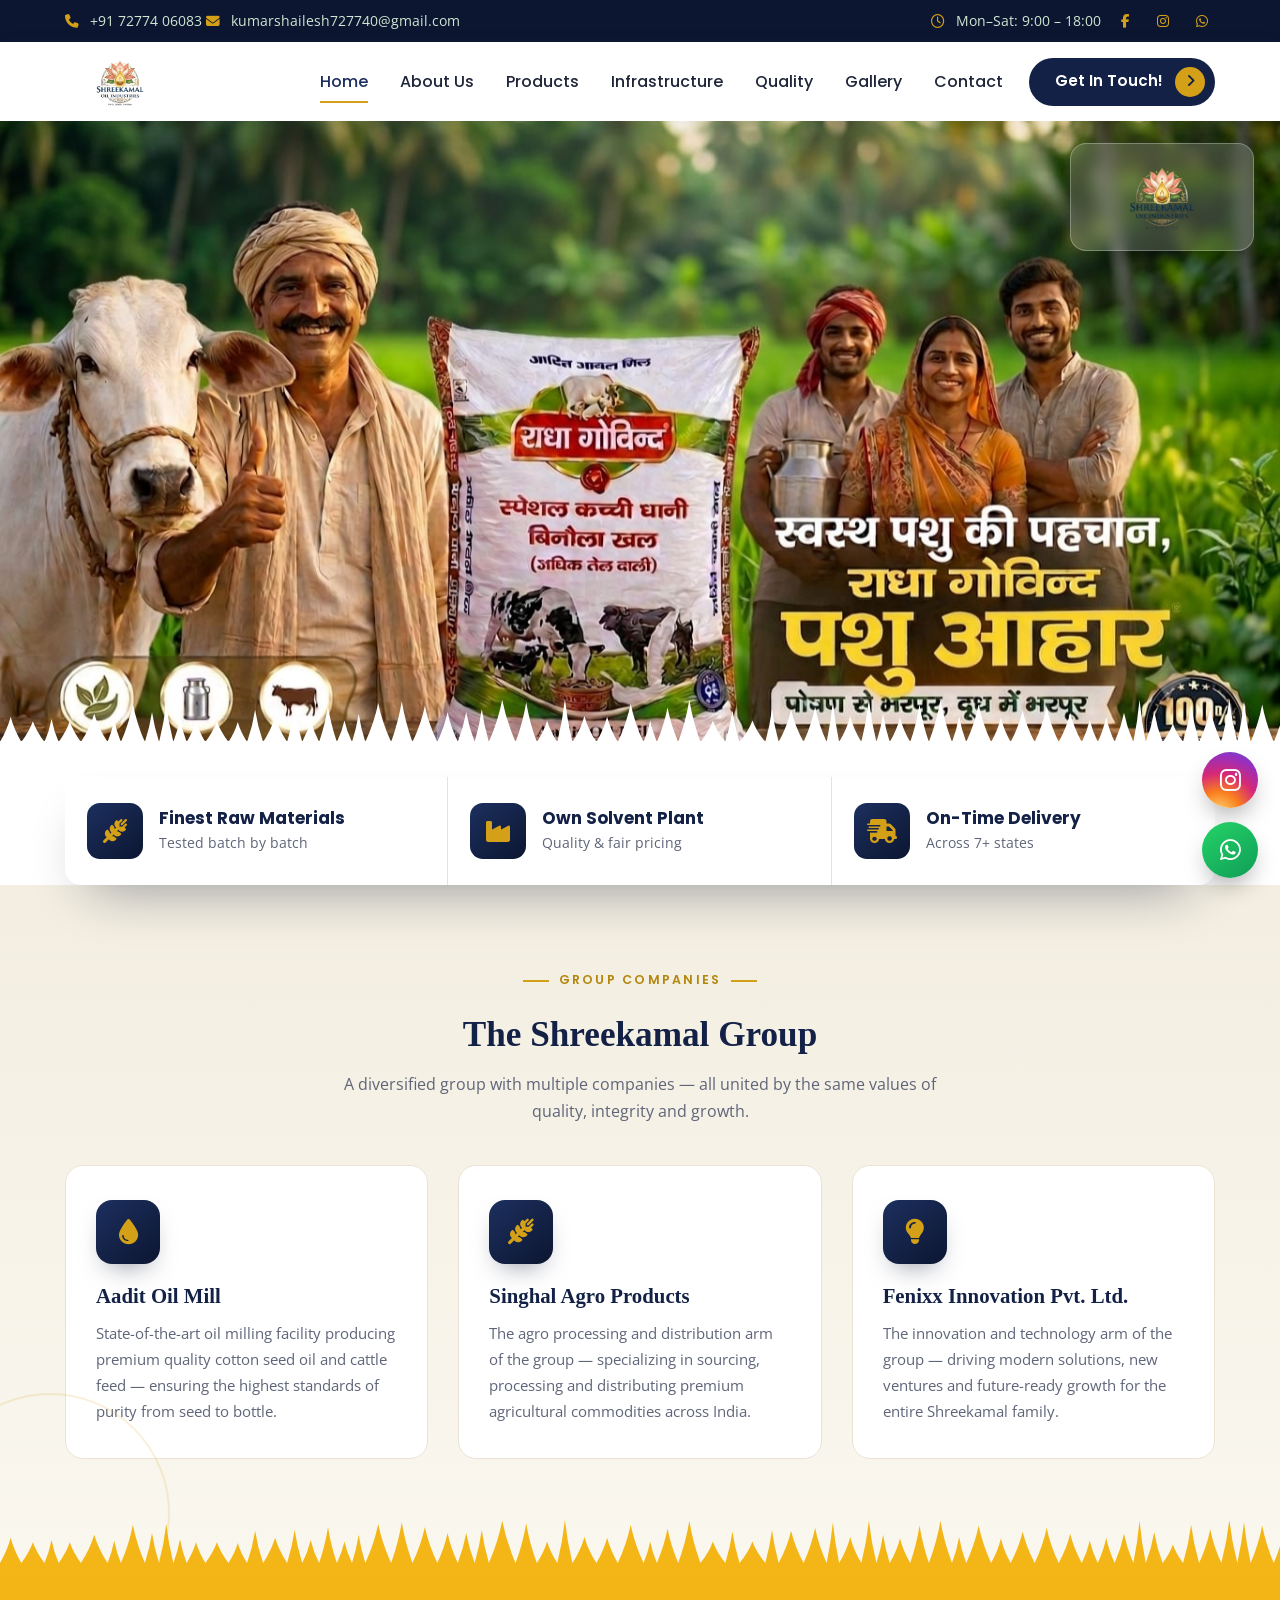
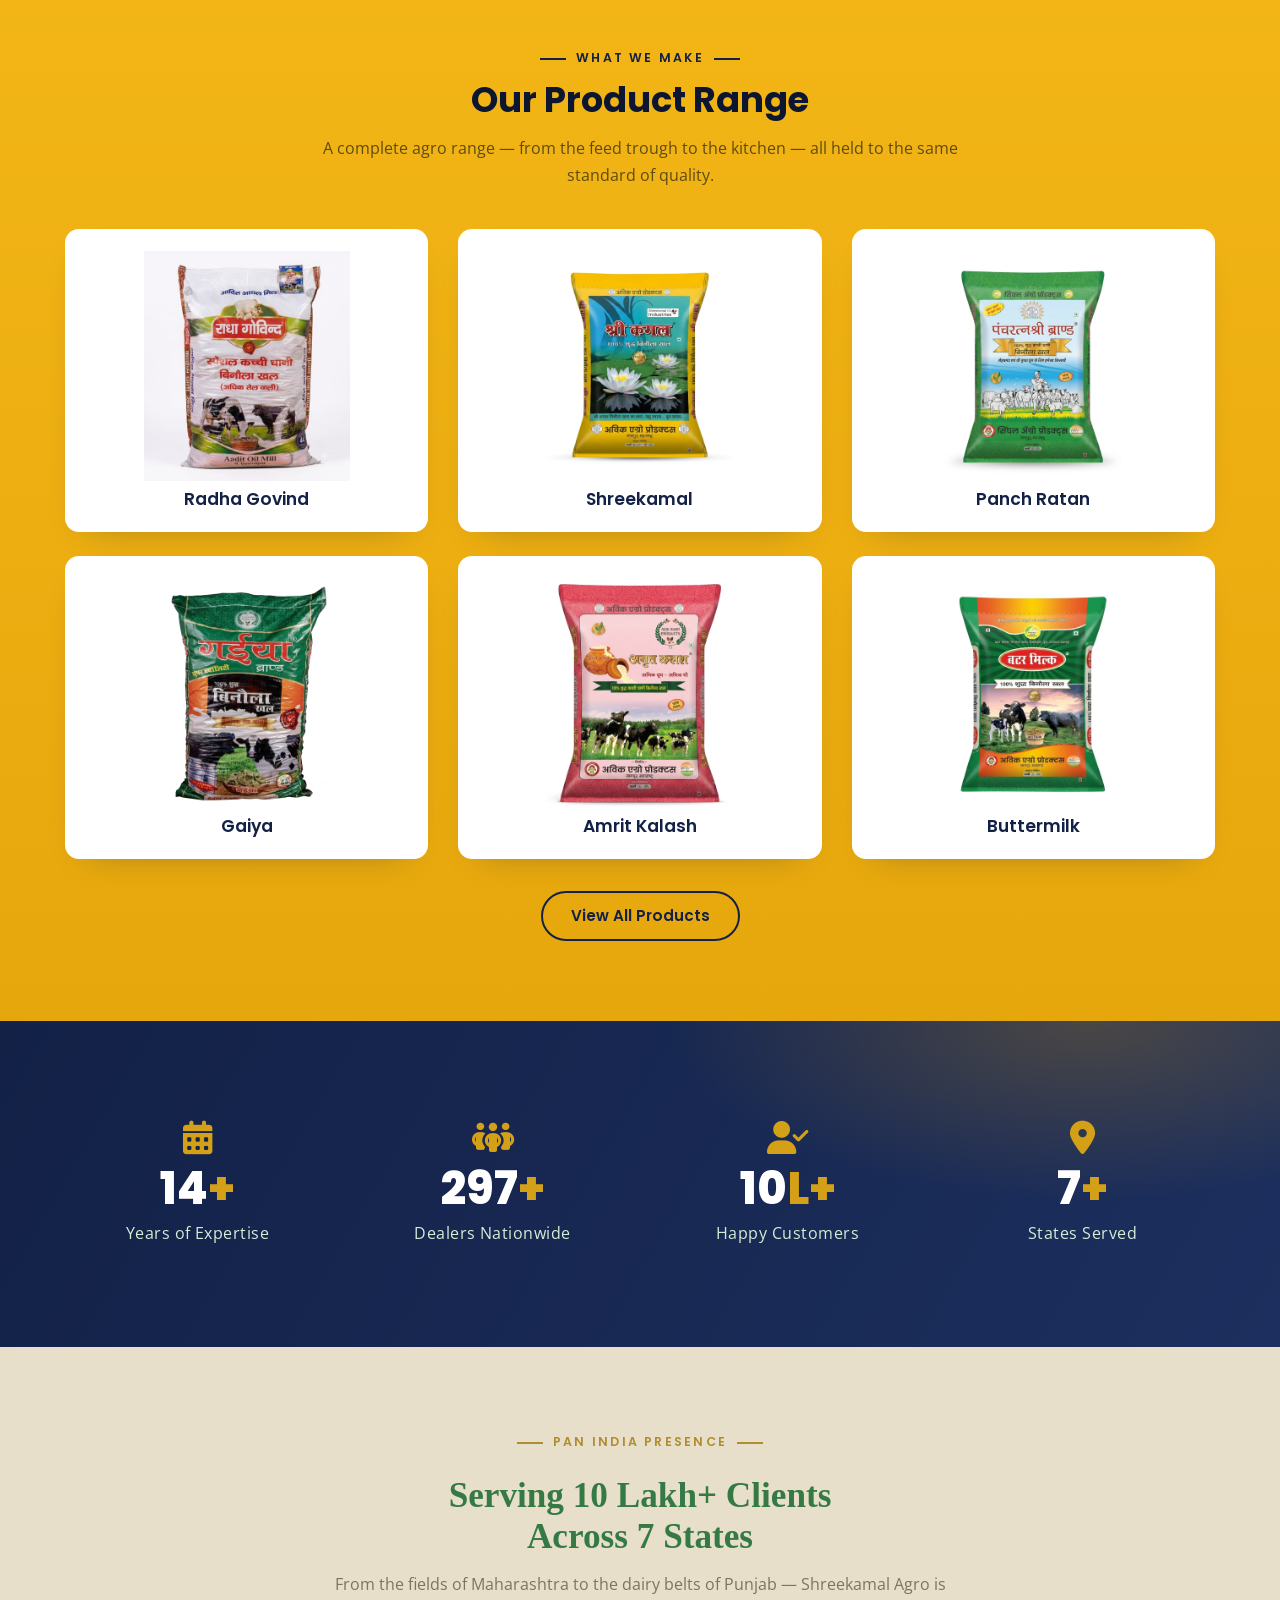
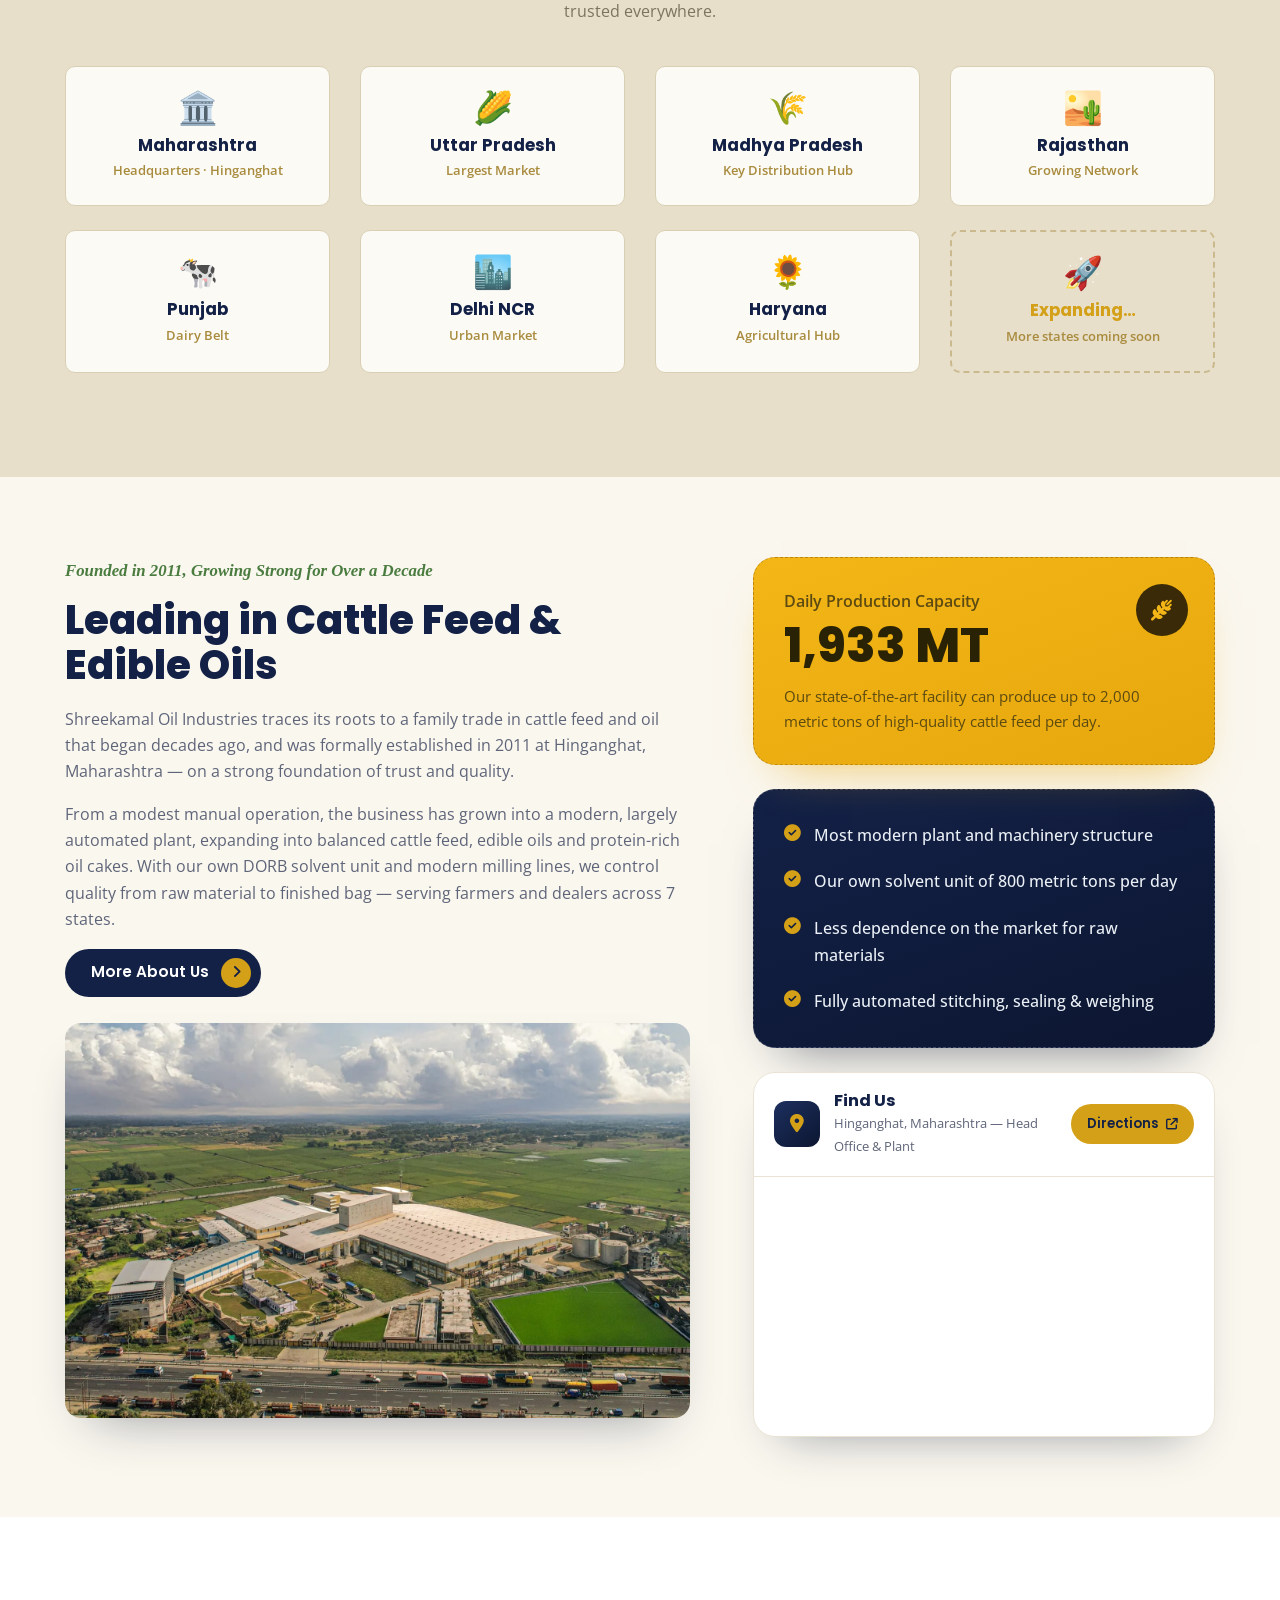
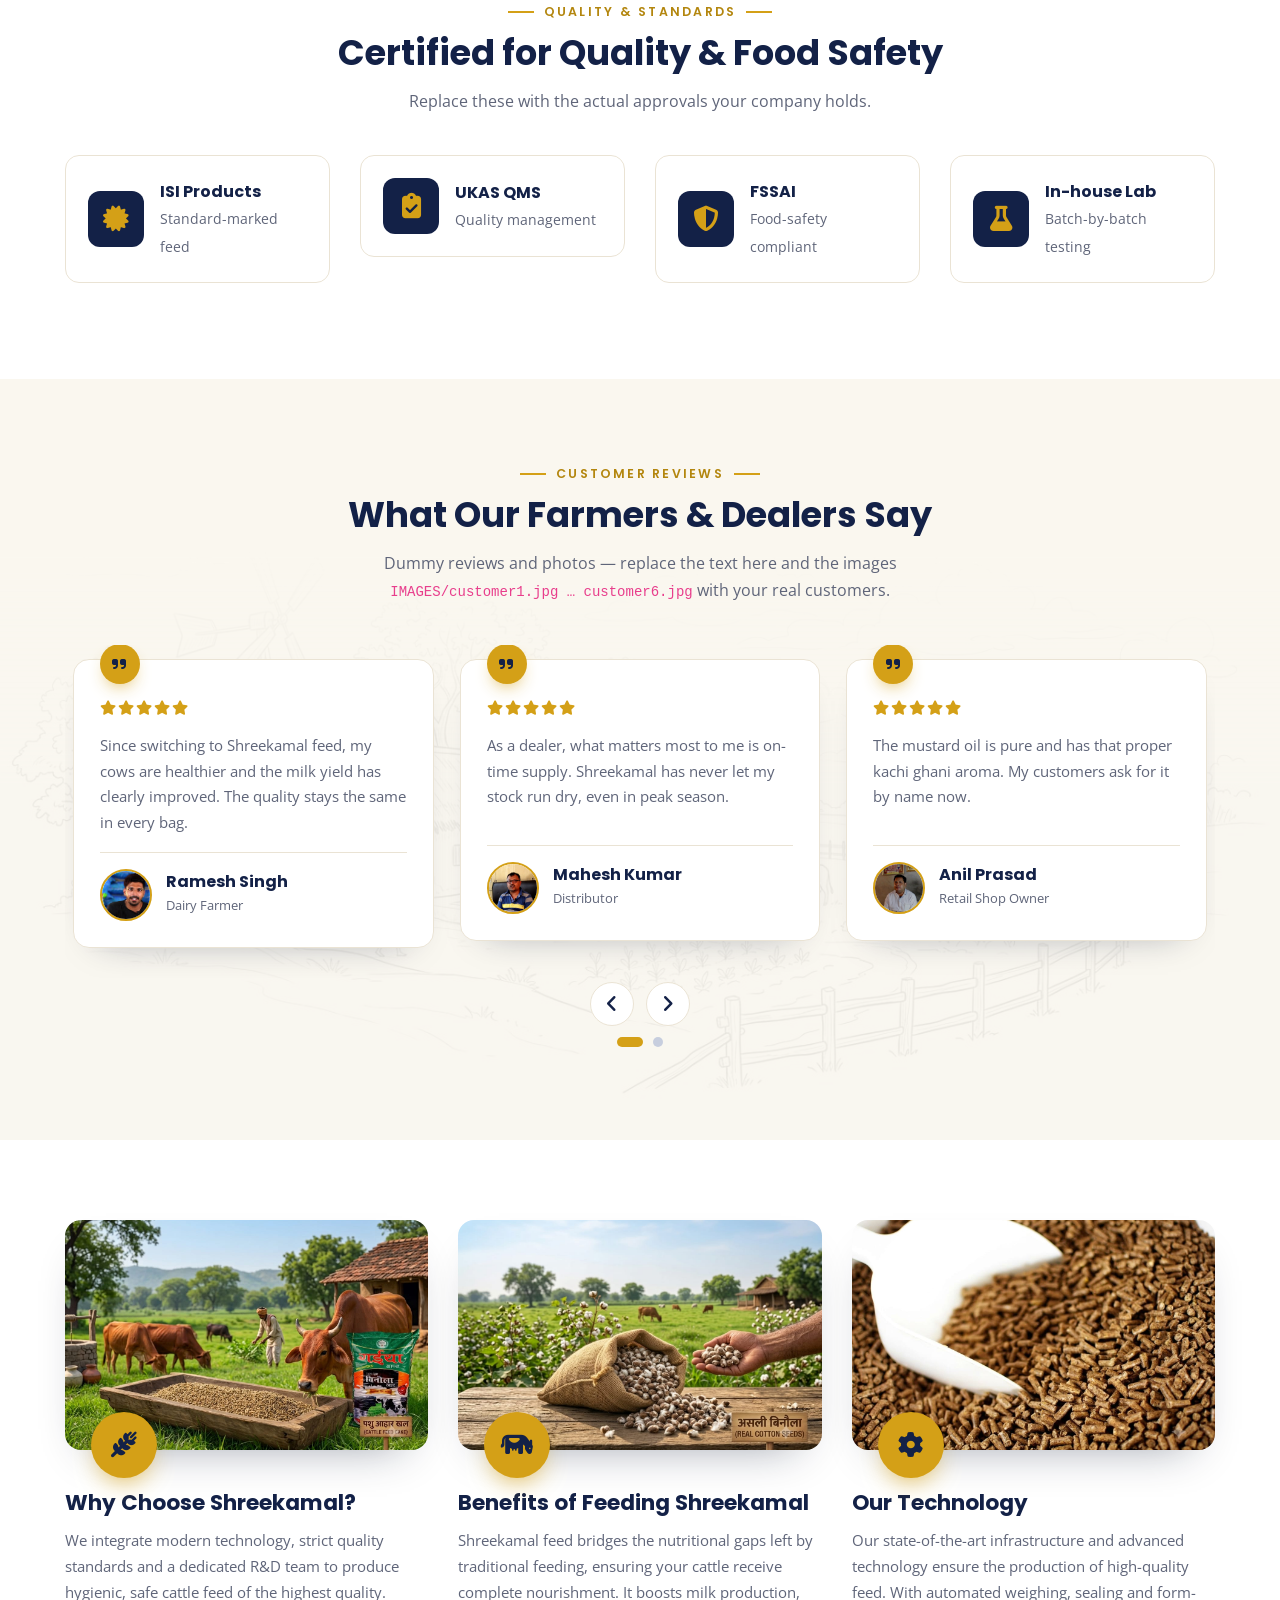
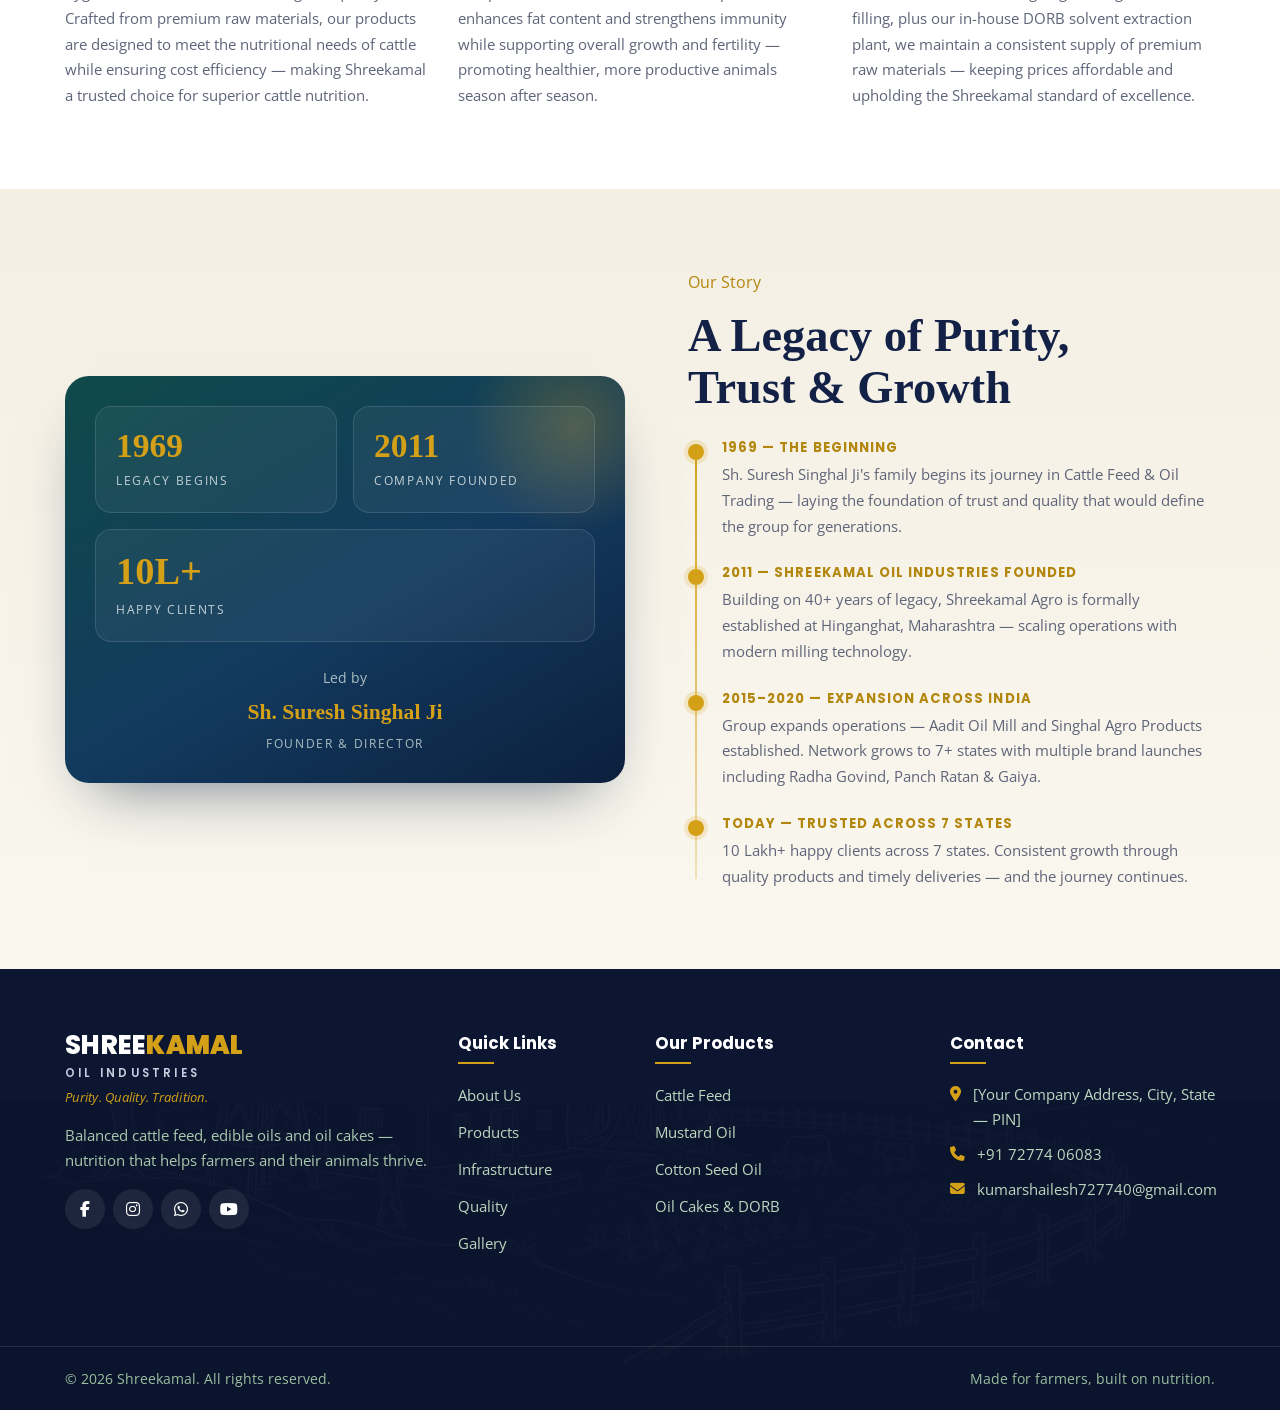
==== commit 8d91ea72: "changed me number" ====
--- a/index.html
+++ b/index.html
@@ -39,14 +39,14 @@
 <div class="topbar">
   <div class="container">
     <div class="tb-left">
-      <span><i class="fa-solid fa-phone"></i> +91 [Your Phone]</span>
-      <span><i class="fa-solid fa-envelope"></i> info@shreekamaloil.in</span>
+      <a href="tel:+917277406083"><i class="fa-solid fa-phone"></i> +91 72774 06083</a>
+      <a href="mailto:kumarshailesh727740@gmail.com"><i class="fa-solid fa-envelope"></i> kumarshailesh727740@gmail.com</a>
     </div>
     <div class="tb-right">
       <span><i class="fa-regular fa-clock"></i> Mon–Sat: 9:00 – 18:00</span>
       <a href="#"><i class="fa-brands fa-facebook-f"></i></a>
-      <a href="#"><i class="fa-brands fa-instagram"></i></a>
-      <a href="#"><i class="fa-brands fa-whatsapp"></i></a>
+      <a href="https://www.instagram.com/shaileshkumar8395?igsh=MThlamxhazRyYjhpaQ==" target="_blank" rel="noopener"><i class="fa-brands fa-instagram"></i></a>
+      <a href="https://wa.me/917277406083" target="_blank" rel="noopener"><i class="fa-brands fa-whatsapp"></i></a>
     </div>
   </div>
 </div>
@@ -77,37 +77,10 @@
 <section class="hero">
   <div class="owl-carousel owl-theme hero-carousel">
     <div class="item" style="background-image:url('IMAGES/slide1.jpg')">
-      <div class="container">
-        <div class="caption">
-          <span class="eyebrow">Cattle Feed &amp; Agro Products</span>
-          <h1>Balanced nutrition for <span>healthier herds</span></h1>
-          <p>Shreekamal manufactures scientifically balanced cattle feed that gives your animals complete daily nutrition — for better milk, growth and health.</p>
-          <a href="products.html" class="btn btn-amber">Explore Products</a>
-          <a href="contact.html" class="btn btn-outline-light-2">Become a Dealer</a>
-        </div>
-      </div>
     </div>
     <div class="item" style="background-image:url('IMAGES/slide2.jpg')">
-      <div class="container">
-        <div class="caption">
-          <span class="eyebrow">Pure &amp; Trusted</span>
-          <h1>Edible oils, milled the <span>honest way</span></h1>
-          <p>From kachi ghani mustard oil to refined cotton seed oil — quality you can taste, from our own solvent plant.</p>
-          <a href="products.html" class="btn btn-amber">Our Oils</a>
-          <a href="infrastructure.html" class="btn btn-outline-light-2">Our Plant</a>
-        </div>
-      </div>
     </div>
     <div class="item" style="background-image:url('IMAGES/slide3.jpg')">
-      <div class="container">
-        <div class="caption">
-          <span class="eyebrow">Growing with Farmers</span>
-          <h1>A network built on <span>reliability</span></h1>
-          <p>300+ dealers, five states served and a supply chain that delivers on time, every season.</p>
-          <a href="about.html" class="btn btn-amber">About Shreekamal</a>
-          <a href="contact.html" class="btn btn-outline-light-2">Contact Us</a>
-        </div>
-      </div>
     </div>
   </div>
   <div class="grass grass-hero"><svg viewBox="0 0 1440 60" preserveAspectRatio="none"><path d="M0,60 L0.0,60 Q8.4,43 12.0,27 Q15.6,43 24.0,60 L24.0,60 Q33.1,46 37.0,33 Q40.9,46 50.0,60 L50.0,60 Q55.6,45 58.0,30 Q60.4,45 66.0,60 L66.0,60 Q74.8,46 78.5,33 Q82.2,46 91.0,60 L91.0,60 Q101.5,41 106.0,23 Q110.5,41 121.0,60 L121.0,60 Q126.2,45 128.5,31 Q130.8,45 136.0,60 L136.0,60 Q145.4,35 149.5,10 Q153.6,35 163.0,60 L163.0,60 Q168.6,40 171.0,21 Q173.4,40 179.0,60 L179.0,60 Q184.6,34 187.0,9 Q189.4,34 195.0,60 L195.0,60 Q200.2,44 202.5,29 Q204.8,44 210.0,60 L210.0,60 Q217.3,46 220.5,33 Q223.7,46 231.0,60 L231.0,60 Q240.1,46 244.0,33 Q247.9,46 257.0,60 L257.0,60 Q264.4,47 267.5,34 Q270.6,47 278.0,60 L278.0,60 Q284.3,39 287.0,18 Q289.7,39 296.0,60 L296.0,60 Q305.4,43 309.5,27 Q313.6,43 323.0,60 L323.0,60 Q328.9,38 331.5,17 Q334.1,38 340.0,60 L340.0,60 Q346.6,45 349.5,30 Q352.4,45 359.0,60 L359.0,60 Q366.0,36 369.0,13 Q372.0,36 379.0,60 L379.0,60 Q384.9,46 387.5,32 Q390.1,46 396.0,60 L396.0,60 Q401.2,41 403.5,23 Q405.8,41 411.0,60 L411.0,60 Q421.1,34 425.5,9 Q429.9,34 440.0,60 L440.0,60 Q448.4,33 452.0,7 Q455.6,33 464.0,60 L464.0,60 Q473.8,36 478.0,13 Q482.2,36 492.0,60 L492.0,60 Q500.1,40 503.5,21 Q506.9,40 515.0,60 L515.0,60 Q521.6,40 524.5,21 Q527.4,40 534.0,60 L534.0,60 Q539.6,38 542.0,17 Q544.4,38 550.0,60 L550.0,60 Q560.5,32 565.0,5 Q569.5,32 580.0,60 L580.0,60 Q588.4,34 592.0,8 Q595.6,34 604.0,60 L604.0,60 Q612.0,46 615.5,32 Q619.0,46 627.0,60 L627.0,60 Q633.0,32 635.5,4 Q638.0,32 644.0,60 L644.0,60 Q653.5,43 657.5,26 Q661.5,43 671.0,60 L671.0,60 Q679.4,43 683.0,27 Q686.6,43 695.0,60 L695.0,60 Q705.1,35 709.5,10 Q713.9,35 724.0,60 L724.0,60 Q729.2,46 731.5,32 Q733.8,46 739.0,60 L739.0,60 Q747.4,37 751.0,15 Q754.6,37 763.0,60 L763.0,60 Q771.8,32 775.5,5 Q779.2,32 788.0,60 L788.0,60 Q797.8,46 802.0,32 Q806.2,46 816.0,60 L816.0,60 Q821.6,39 824.0,19 Q826.4,39 832.0,60 L832.0,60 Q842.1,46 846.5,32 Q850.9,46 861.0,60 L861.0,60 Q866.2,38 868.5,17 Q870.8,38 876.0,60 L876.0,60 Q885.8,39 890.0,18 Q894.2,39 904.0,60 L904.0,60 Q913.1,37 917.0,14 Q920.9,37 930.0,60 L930.0,60 Q934.9,33 937.0,7 Q939.1,33 944.0,60 L944.0,60 Q952.8,43 956.5,26 Q960.2,43 969.0,60 L969.0,60 Q975.0,32 977.5,5 Q980.0,32 986.0,60 L986.0,60 Q991.2,41 993.5,23 Q995.8,41 1001.0,60 L1001.0,60 Q1009.0,44 1012.5,28 Q1016.0,44 1024.0,60 L1024.0,60 Q1031.3,35 1034.5,11 Q1037.7,35 1045.0,60 L1045.0,60 Q1054.1,32 1058.0,5 Q1061.9,32 1071.0,60 L1071.0,60 Q1076.6,43 1079.0,26 Q1081.4,43 1087.0,60 L1087.0,60 Q1096.8,35 1101.0,11 Q1105.2,35 1115.0,60 L1115.0,60 Q1122.7,44 1126.0,28 Q1129.3,44 1137.0,60 L1137.0,60 Q1146.5,39 1150.5,19 Q1154.5,39 1164.0,60 L1164.0,60 Q1173.5,37 1177.5,14 Q1181.5,37 1191.0,60 L1191.0,60 Q1200.1,41 1204.0,22 Q1207.9,41 1217.0,60 L1217.0,60 Q1223.3,45 1226.0,31 Q1228.7,45 1235.0,60 L1235.0,60 Q1241.7,43 1244.5,27 Q1247.3,43 1254.0,60 L1254.0,60 Q1261.3,41 1264.5,22 Q1267.7,41 1275.0,60 L1275.0,60 Q1279.9,32 1282.0,5 Q1284.1,32 1289.0,60 L1289.0,60 Q1295.7,40 1298.5,20 Q1301.3,40 1308.0,60 L1308.0,60 Q1316.0,48 1319.5,36 Q1323.0,48 1331.0,60 L1331.0,60 Q1337.3,35 1340.0,10 Q1342.7,35 1349.0,60 L1349.0,60 Q1357.8,38 1361.5,16 Q1365.2,38 1374.0,60 L1374.0,60 Q1380.3,32 1383.0,4 Q1385.7,32 1392.0,60 L1392.0,60 Q1397.2,33 1399.5,7 Q1401.8,33 1407.0,60 L1407.0,60 Q1416.1,35 1420.0,11 Q1423.9,35 1433.0,60 L1433.0,60 Q1442.1,35 1446.0,11 Q1449.9,35 1459.0,60 L1440,60 Z" fill="currentColor"/></svg></div>
@@ -121,7 +94,7 @@
       <div class="row no-gutters">
         <div class="col-md-4"><div class="fs-item"><div class="fi"><i class="fa-solid fa-wheat-awn"></i></div><div><h5>Finest Raw Materials</h5><p>Tested batch by batch</p></div></div></div>
         <div class="col-md-4"><div class="fs-item"><div class="fi"><i class="fa-solid fa-industry"></i></div><div><h5>Own Solvent Plant</h5><p>Quality &amp; fair pricing</p></div></div></div>
-        <div class="col-md-4"><div class="fs-item"><div class="fi"><i class="fa-solid fa-truck-fast"></i></div><div><h5>On-Time Delivery</h5><p>Across 5+ states</p></div></div></div>
+        <div class="col-md-4"><div class="fs-item"><div class="fi"><i class="fa-solid fa-truck-fast"></i></div><div><h5>On-Time Delivery</h5><p>Across 7+ states</p></div></div></div>
       </div>
     </div>
   </div>
@@ -171,7 +144,7 @@
       <div class="col-6 col-md-3"><div class="counter-box"><i class="fa-solid fa-calendar-days"></i><div class="count" data-target="14" data-suffix="+">0</div><p>Years of Expertise</p></div></div>
       <div class="col-6 col-md-3"><div class="counter-box"><i class="fa-solid fa-people-group"></i><div class="count" data-target="300" data-suffix="+">0</div><p>Dealers Nationwide</p></div></div>
       <div class="col-6 col-md-3"><div class="counter-box"><i class="fa-solid fa-user-check"></i><div class="count" data-target="10" data-suffix="L+">0</div><p>Happy Customers</p></div></div>
-      <div class="col-6 col-md-3"><div class="counter-box"><i class="fa-solid fa-location-dot"></i><div class="count" data-target="5" data-suffix="+">0</div><p>States Served</p></div></div>
+      <div class="col-6 col-md-3"><div class="counter-box"><i class="fa-solid fa-location-dot"></i><div class="count" data-target="7" data-suffix="+">0</div><p>States Served</p></div></div>
     </div>
   </div>
 </section>
@@ -213,7 +186,7 @@
         <div class="infra-gold">
           <div class="ig-ic"><i class="fa-solid fa-wheat-awn"></i></div>
           <span class="ig-lab">Daily Production Capacity</span>
-          <div class="ig-num">2,000 MT</div>
+          <div class="ig-num"><span class="count" data-target="2000" data-suffix=" MT">0</span></div>
           <p>Our state-of-the-art facility can produce up to 2,000 metric tons of high-quality cattle feed per day.</p>
         </div>
         <div class="infra-dark">
@@ -223,6 +196,21 @@
             <li><i class="fa-solid fa-circle-check"></i> Less dependence on the market for raw materials</li>
             <li><i class="fa-solid fa-circle-check"></i> Fully automated stitching, sealing &amp; weighing</li>
           </ul>
+        </div>
+
+        <!-- Location map (change the address in the iframe src to your exact plant location) -->
+        <div class="infra-map">
+          <div class="im-head">
+            <div class="im-ic"><i class="fa-solid fa-location-dot"></i></div>
+            <div class="im-txt">
+              <b>Find Us</b>
+              <span>Hinganghat, Maharashtra — Head Office &amp; Plant</span>
+            </div>
+            <a class="im-btn" href="https://maps.google.com/?q=Hinganghat,Maharashtra" target="_blank" rel="noopener">Directions <i class="fa-solid fa-arrow-up-right-from-square"></i></a>
+          </div>
+          <div class="im-frame">
+            <iframe src="https://maps.google.com/maps?q=Hinganghat,Maharashtra&z=13&output=embed" loading="lazy" referrerpolicy="no-referrer-when-downgrade" title="Shreekamal Oil Industries location"></iframe>
+          </div>
         </div>
       </div>
     </div>
@@ -351,7 +339,7 @@
         <ul class="timeline">
           <li><h5>1969 — The Beginning</h5><p>Sh. Suresh Singhal Ji's family begins its journey in Cattle Feed &amp; Oil Trading — laying the foundation of trust and quality that would define the group for generations.</p></li>
           <li><h5>2011 — Shreekamal Oil Industries Founded</h5><p>Building on 40+ years of legacy, Shreekamal Agro is formally established at Hinganghat, Maharashtra — scaling operations with modern milling technology.</p></li>
-          <li><h5>2015–2020 — Expansion Across India</h5><p>Group expands operations — Aadit Oil Mill and Singhal Agro Products established. Network grows to 5+ states with multiple brand launches including Radha Govind, Panch Ratan &amp; Gaiya.</p></li>
+          <li><h5>2015–2020 — Expansion Across India</h5><p>Group expands operations — Aadit Oil Mill and Singhal Agro Products established. Network grows to 7+ states with multiple brand launches including Radha Govind, Panch Ratan &amp; Gaiya.</p></li>
           <li><h5>Today — Trusted Across 7 States</h5><p>10 Lakh+ happy clients across 7 states. Consistent growth through quality products and timely deliveries — and the journey continues.</p></li>
         </ul>
       </div>
@@ -366,15 +354,15 @@
       <div class="col-lg-4 col-md-6 mb-4">
         <div class="f-brand"><span class="wm">SHREE<b>KAMAL</b><span class="wm-sub">Oil Industries</span></span><span class="wm-tag">Purity. Quality. Tradition.</span></div>
         <p>Balanced cattle feed, edible oils and oil cakes — nutrition that helps farmers and their animals thrive.</p>
-        <div class="f-social mt-3"><a href="#"><i class="fa-brands fa-facebook-f"></i></a><a href="#"><i class="fa-brands fa-instagram"></i></a><a href="#"><i class="fa-brands fa-whatsapp"></i></a><a href="#"><i class="fa-brands fa-youtube"></i></a></div>
+        <div class="f-social mt-3"><a href="#"><i class="fa-brands fa-facebook-f"></i></a><a href="https://www.instagram.com/shaileshkumar8395?igsh=MThlamxhazRyYjhpaQ==" target="_blank" rel="noopener"><i class="fa-brands fa-instagram"></i></a><a href="https://wa.me/917277406083" target="_blank" rel="noopener"><i class="fa-brands fa-whatsapp"></i></a><a href="#"><i class="fa-brands fa-youtube"></i></a></div>
       </div>
       <div class="col-lg-2 col-md-6 mb-4"><h5>Quick Links</h5><ul><li><a href="about.html">About Us</a></li><li><a href="products.html">Products</a></li><li><a href="infrastructure.html">Infrastructure</a></li><li><a href="quality.html">Quality</a></li><li><a href="gallery.html">Gallery</a></li></ul></div>
       <div class="col-lg-3 col-md-6 mb-4"><h5>Our Products</h5><ul><li><a href="products.html">Cattle Feed</a></li><li><a href="products.html">Mustard Oil</a></li><li><a href="products.html">Cotton Seed Oil</a></li><li><a href="products.html">Oil Cakes &amp; DORB</a></li></ul></div>
       <div class="col-lg-3 col-md-6 mb-4"><h5>Contact</h5>
         <ul class="f-contact">
           <li><i class="fa-solid fa-location-dot"></i><span>[Your Company Address, City, State — PIN]</span></li>
-          <li><i class="fa-solid fa-phone"></i><span>+91 [Your Phone]</span></li>
-          <li><i class="fa-solid fa-envelope"></i><span>info@shreekamaloil.in</span></li>
+          <li><i class="fa-solid fa-phone"></i><a href="tel:+917277406083">+91 72774 06083</a></li>
+          <li><i class="fa-solid fa-envelope"></i><a href="mailto:kumarshailesh727740@gmail.com">kumarshailesh727740@gmail.com</a></li>
         </ul>
       </div>
     </div>
@@ -386,8 +374,8 @@
 
 <!-- ===== FLOATING SOCIAL (dummy links — replace href with your real WhatsApp/Instagram) ===== -->
 <div class="floasoc">
-  <a class="ig" href="#" data-label="Follow us on Instagram" target="_blank" rel="noopener" aria-label="Instagram"><i class="fa-brands fa-instagram"></i></a>
-  <a class="wa" href="#" data-label="Chat on WhatsApp" target="_blank" rel="noopener" aria-label="WhatsApp"><i class="fa-brands fa-whatsapp"></i></a>
+  <a class="ig" href="https://www.instagram.com/shaileshkumar8395?igsh=MThlamxhazRyYjhpaQ==" data-label="Follow us on Instagram" target="_blank" rel="noopener" aria-label="Instagram"><i class="fa-brands fa-instagram"></i></a>
+  <a class="wa" href="https://wa.me/917277406083" data-label="Chat on WhatsApp" target="_blank" rel="noopener" aria-label="WhatsApp"><i class="fa-brands fa-whatsapp"></i></a>
 </div>
 
 <!-- Scripts (CDN). Your folder has local jQuery-based owl + bootstrap bundle; swap if preferred. -->
--- a/css/style.css
+++ b/css/style.css
@@ -98,11 +98,9 @@
 /* ---------- Hero carousel ---------- */
 .hero{position:relative}
 .hero .owl-carousel .item{
-  min-height:620px;display:flex;align-items:center;position:relative;
-  background-size:cover;background-position:center right;background-color:var(--green-dk);
-}
-.hero .owl-carousel .item::before{content:"";position:absolute;inset:0;background:linear-gradient(90deg,rgba(12,22,49,.90) 0%,rgba(12,22,49,.66) 32%,rgba(12,22,49,.20) 62%,rgba(12,22,49,.02) 100%)}
-.hero .caption{color:#fff;max-width:640px;padding:40px 0;position:relative;z-index:2}
+  min-height:620px;display:block;position:relative;
+  background-size:cover;background-position:center center;background-color:var(--green-dk);
+}
 /* logo watermark on the hero */
 /* logo watermark badge on the hero */
 .hero-watermark{position:absolute;right:26px;top:22px;z-index:3;pointer-events:none;padding:12px 16px;border-radius:16px;background:rgba(255,255,255,.16);-webkit-backdrop-filter:blur(7px);backdrop-filter:blur(7px);border:1px solid rgba(255,255,255,.28);box-shadow:0 12px 30px -14px rgba(0,0,0,.5)}
@@ -111,18 +109,6 @@
 .grass{position:absolute;left:0;right:0;width:100%;height:46px;line-height:0;pointer-events:none;z-index:4}
 .grass svg{display:block;width:100%;height:100%}
 .grass-hero{bottom:-1px;color:#ffffff}
-.hero .caption .eyebrow{color:var(--amber);font-family:'Poppins',sans-serif;font-weight:600;letter-spacing:.2em;text-transform:uppercase;font-size:.85rem;margin-bottom:14px;display:block}
-.hero .caption h1{color:#fff;font-size:3.3rem;margin-bottom:18px;text-shadow:0 6px 24px rgba(0,0,0,.25)}
-.hero .caption h1 span{color:var(--amber)}
-.hero .caption p{font-size:1.15rem;color:#eaf5ea;margin-bottom:28px;max-width:540px}
-.hero .caption .btn{margin-right:12px;margin-bottom:10px}
-.hero .owl-nav button{position:absolute;top:50%;transform:translateY(-50%);width:52px;height:52px;border-radius:50%!important;background:rgba(255,255,255,.15)!important;color:#fff!important;font-size:1.6rem!important;transition:.2s}
-.hero .owl-nav button:hover{background:var(--amber)!important;color:var(--green-dk)!important}
-.hero .owl-nav .owl-prev{left:20px}
-.hero .owl-nav .owl-next{right:20px}
-.hero .owl-dots{position:absolute;bottom:24px;left:0;right:0;text-align:center}
-.hero .owl-dots .owl-dot span{width:12px;height:12px;background:rgba(255,255,255,.5)!important;margin:5px}
-.hero .owl-dots .owl-dot.active span{background:var(--amber)!important;width:30px;border-radius:6px}
 
 /* ---------- Feature strip (under hero) ---------- */
 /* ---------- Floating feature bar (overlaps hero bottom, Kapila-style) ---------- */
@@ -163,7 +149,7 @@
 /* ---------- Products ---------- */
 .product-card{background:#fff;border:1px solid var(--line);border-radius:14px;overflow:hidden;height:100%;transition:.25s;display:flex;flex-direction:column}
 .product-card:hover{transform:translateY(-8px);box-shadow:var(--shadow)}
-.product-card .thumb{height:200px;background:linear-gradient(160deg,#e9f4e8,#f6f3e2);display:flex;align-items:center;justify-content:center;position:relative}
+.product-card .thumb{height:270px;background:#fff;display:flex;align-items:center;justify-content:center;position:relative;border-bottom:1px solid var(--line)}
 .product-card .thumb .badge-cat{position:absolute;top:14px;left:14px;background:var(--amber);color:var(--green-dk);font-family:'Poppins',sans-serif;font-weight:600;font-size:.72rem;padding:5px 12px;border-radius:50px;letter-spacing:.04em}
 .product-card .p-body{padding:22px;flex:1;display:flex;flex-direction:column}
 .product-card h4{font-size:1.22rem;margin-bottom:8px}
@@ -248,12 +234,27 @@
 .infra-gold .ig-ic{position:absolute;right:26px;top:26px;width:52px;height:52px;border-radius:50%;background:#3a2a08;color:#f3b616;display:flex;align-items:center;justify-content:center;font-size:1.3rem}
 .infra-gold .ig-lab{color:#5c4a12;font-weight:600;font-size:.98rem}
 .infra-gold .ig-num{font-family:'Poppins',sans-serif;font-weight:800;color:#2a2205;font-size:3rem;line-height:1;margin:6px 0 14px}
+.infra-gold .ig-num .suf{color:#2a2205}
 .infra-gold p{color:#5c4a12;font-size:.92rem;margin:0}
 .infra-dark{background:linear-gradient(160deg,var(--green-dk),var(--green-darker));border:1px dashed rgba(255,255,255,.2);border-radius:22px;padding:32px 30px;box-shadow:0 26px 50px -30px rgba(12,22,49,.6)}
 .infra-dark ul{list-style:none;margin:0;padding:0}
 .infra-dark li{display:flex;gap:13px;align-items:flex-start;color:#eaf0f6;font-weight:500;font-size:.98rem;margin-bottom:20px}
 .infra-dark li:last-child{margin-bottom:0}
 .infra-dark li i{color:var(--amber);margin-top:3px;font-size:1.05rem}
+
+/* map card under the infrastructure cards */
+.infra-map{margin-top:24px;background:#fff;border:1px solid var(--line);border-radius:22px;overflow:hidden;box-shadow:0 24px 46px -30px rgba(12,22,49,.45)}
+.im-head{display:flex;align-items:center;gap:14px;padding:18px 20px}
+.im-ic{width:46px;height:46px;flex:0 0 46px;border-radius:12px;background:linear-gradient(140deg,var(--green),var(--green-darker));color:var(--amber);display:flex;align-items:center;justify-content:center;font-size:1.15rem}
+.im-txt{flex:1;min-width:0}
+.im-txt b{display:block;color:var(--green-dk);font-family:'Poppins',sans-serif;font-size:1.02rem;line-height:1.2}
+.im-txt span{display:block;color:var(--muted);font-size:.83rem;margin-top:2px}
+.im-btn{flex:0 0 auto;font-family:'Poppins',sans-serif;font-weight:600;font-size:.82rem;color:var(--green-dk);background:var(--amber);padding:9px 16px;border-radius:50px;white-space:nowrap;transition:.2s}
+.im-btn:hover{background:var(--green-dk);color:var(--amber)}
+.im-btn i{font-size:.72rem;margin-left:5px}
+.im-frame{position:relative;height:260px;border-top:1px solid var(--line)}
+.im-frame iframe{position:absolute;inset:0;width:100%;height:100%;border:0;filter:grayscale(28%) contrast(1.03)}
+.infra-map:hover .im-frame iframe{filter:none}
 
 /* ---------- Our Story / Legacy ---------- */
 .legacy{background:linear-gradient(180deg,#f4efe3 0%,#faf7ef 100%)}
@@ -348,7 +349,9 @@
 .gallery-item:hover .g-cap{opacity:1}
 
 /* ---------- Image helpers (dummy images live in /IMAGES) ---------- */
-.product-card .thumb-img{width:100%;height:200px;object-fit:cover;display:block}
+.product-card .thumb-img{width:100%;height:270px;object-fit:contain;display:block;background:#fff;padding:12px}
+/* anchor offset so the sticky navbar doesn't cover the target */
+#enquiry{scroll-margin-top:110px}
 .about-photo,.split-photo{width:100%;border-radius:16px;object-fit:cover;box-shadow:var(--shadow);display:block}
 .about-wrap{position:relative}
 .gallery-item img.gallery-photo{position:absolute;inset:0;width:100%;height:100%;object-fit:cover}
@@ -373,7 +376,8 @@
 .contact-form .form-control:focus{border-color:var(--amber);box-shadow:0 0 0 3px rgba(247,168,0,.18)}
 .form-msg{display:none;margin-top:14px;padding:12px 16px;border-radius:10px;background:#e6f3e6;color:var(--green-dk);font-size:.92rem}
 .form-msg.show{display:block}
-.map-wrap{border-radius:16px;overflow:hidden;min-height:340px;border:1px solid var(--line);background:linear-gradient(160deg,#e7f2e6,#eef4df);display:flex;align-items:center;justify-content:center;color:var(--muted)}
+.map-wrap{border-radius:16px;overflow:hidden;min-height:340px;border:1px solid var(--line);background:#eef2f6;position:relative}
+.map-wrap iframe{position:absolute;inset:0;width:100%;height:100%;border:0}
 
 /* ---------- Footer ---------- */
 footer.site-footer{background:var(--green-darker);color:#bcd7c0;padding:64px 0 0;position:relative;overflow:hidden}
--- a/css/responsive.css
+++ b/css/responsive.css
@@ -3,15 +3,13 @@
    ========================================================= */
 
 @media (max-width:1199px){
-  .hero .caption h1{font-size:2.9rem}
 }
 
 @media (max-width:991px){
   .section{padding:60px 0}
   .sec-title h2{font-size:1.9rem}
   .hero .owl-carousel .item{min-height:480px}
-  .hero .caption h1{font-size:2.4rem}
-  .hero .caption p{font-size:1.05rem}
+
   .navbar{padding:.4rem 0}
   .navbar-collapse{background:#fff;margin-top:12px;border-radius:12px;padding:10px 14px;box-shadow:0 12px 30px rgba(15,74,34,.12)}
   .navbar .btn{margin:10px 0 4px}
@@ -33,16 +31,15 @@
 @media (max-width:767px){
   .topbar{display:none}
   .section{padding:48px 0}
-  .hero .owl-carousel .item::before{background:linear-gradient(90deg,rgba(12,22,49,.90),rgba(12,22,49,.55))}
   .hero-watermark{display:none}
   .feature-strip{margin-top:22px}
   .grass{height:30px}
-  .hero .caption h1{font-size:2rem}
-  .hero .caption .btn{display:block;width:100%;margin-right:0}
-  .hero .owl-nav{display:none}
   .counter-box{padding:14px}
   .counter-box .count{font-size:2rem}
   .cert{padding:16px}
+  .im-head{flex-wrap:wrap}
+  .im-btn{width:100%;text-align:center;margin-top:4px}
+  .im-frame{height:220px}
   .review-card{margin:14px 4px 26px;padding:26px 20px 22px}
   .review-card p.rv-text{min-height:auto}
   .reviews .village-bg{opacity:.10}
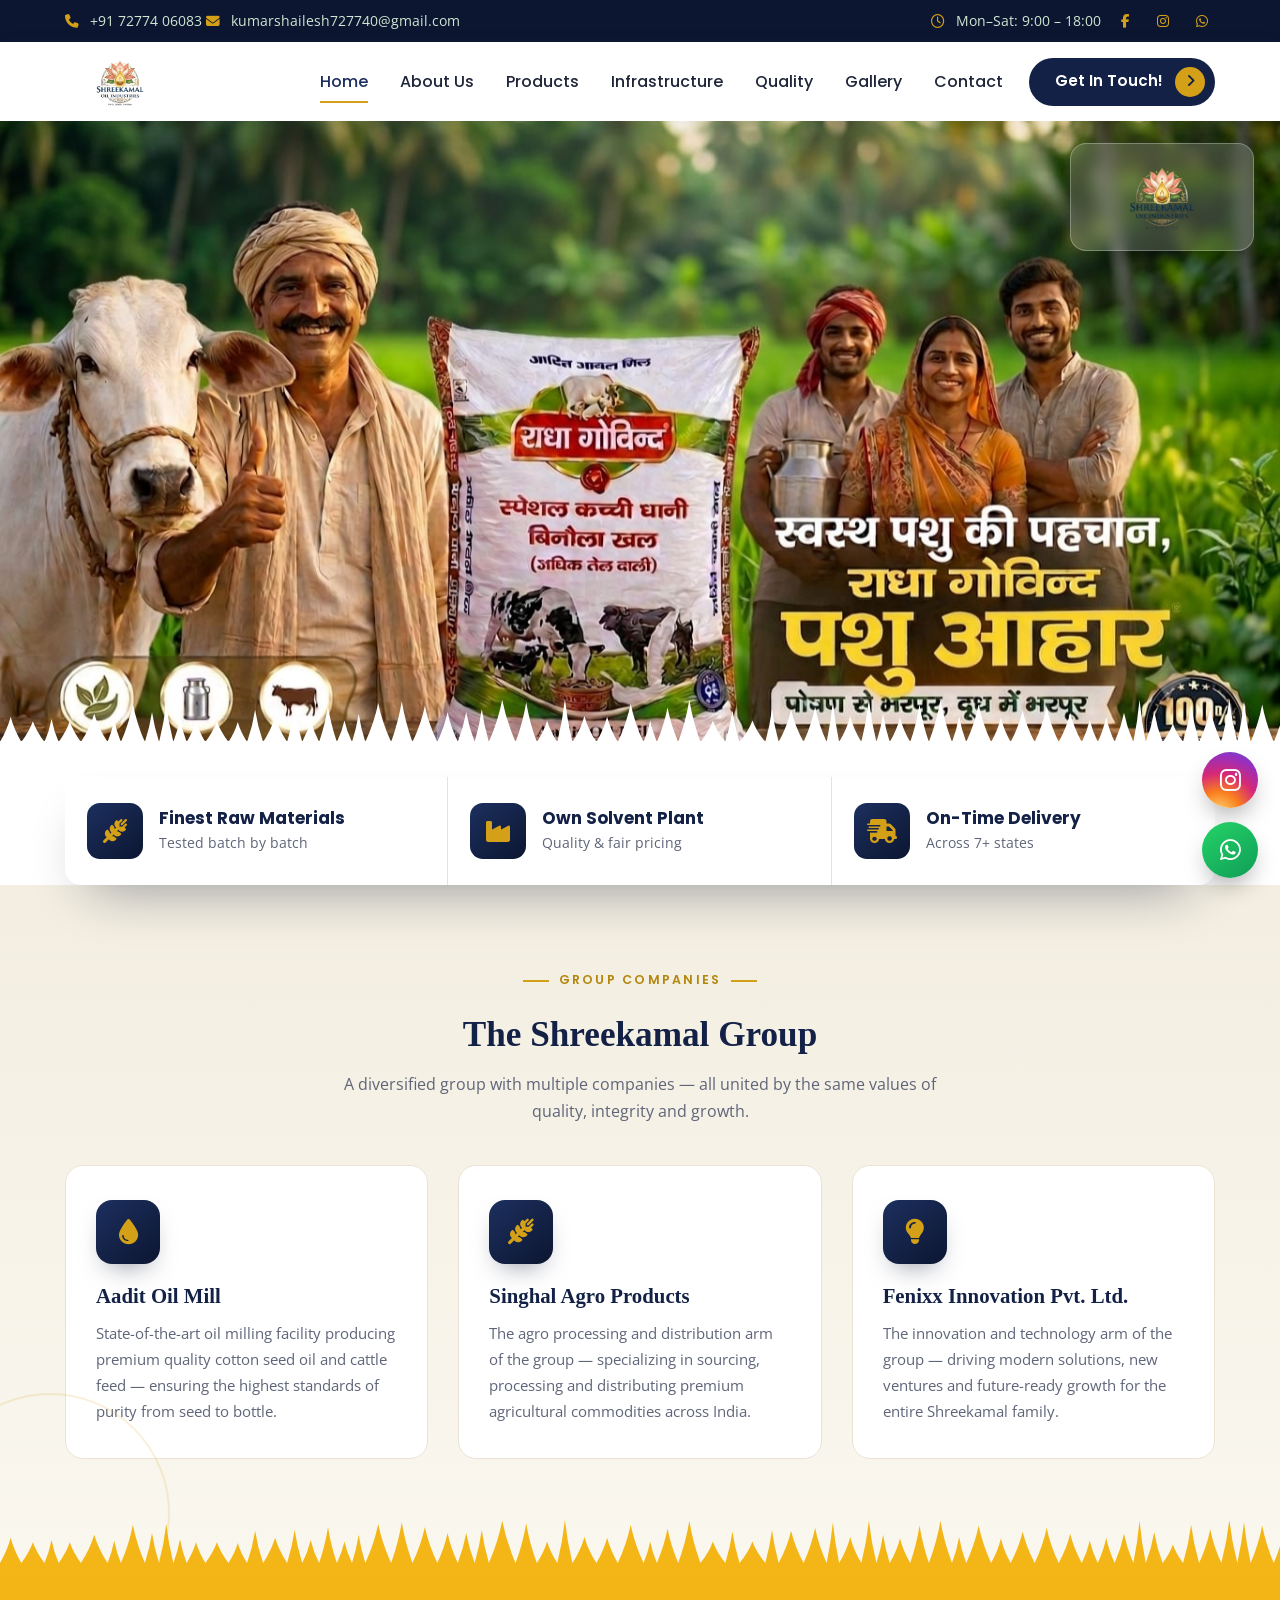
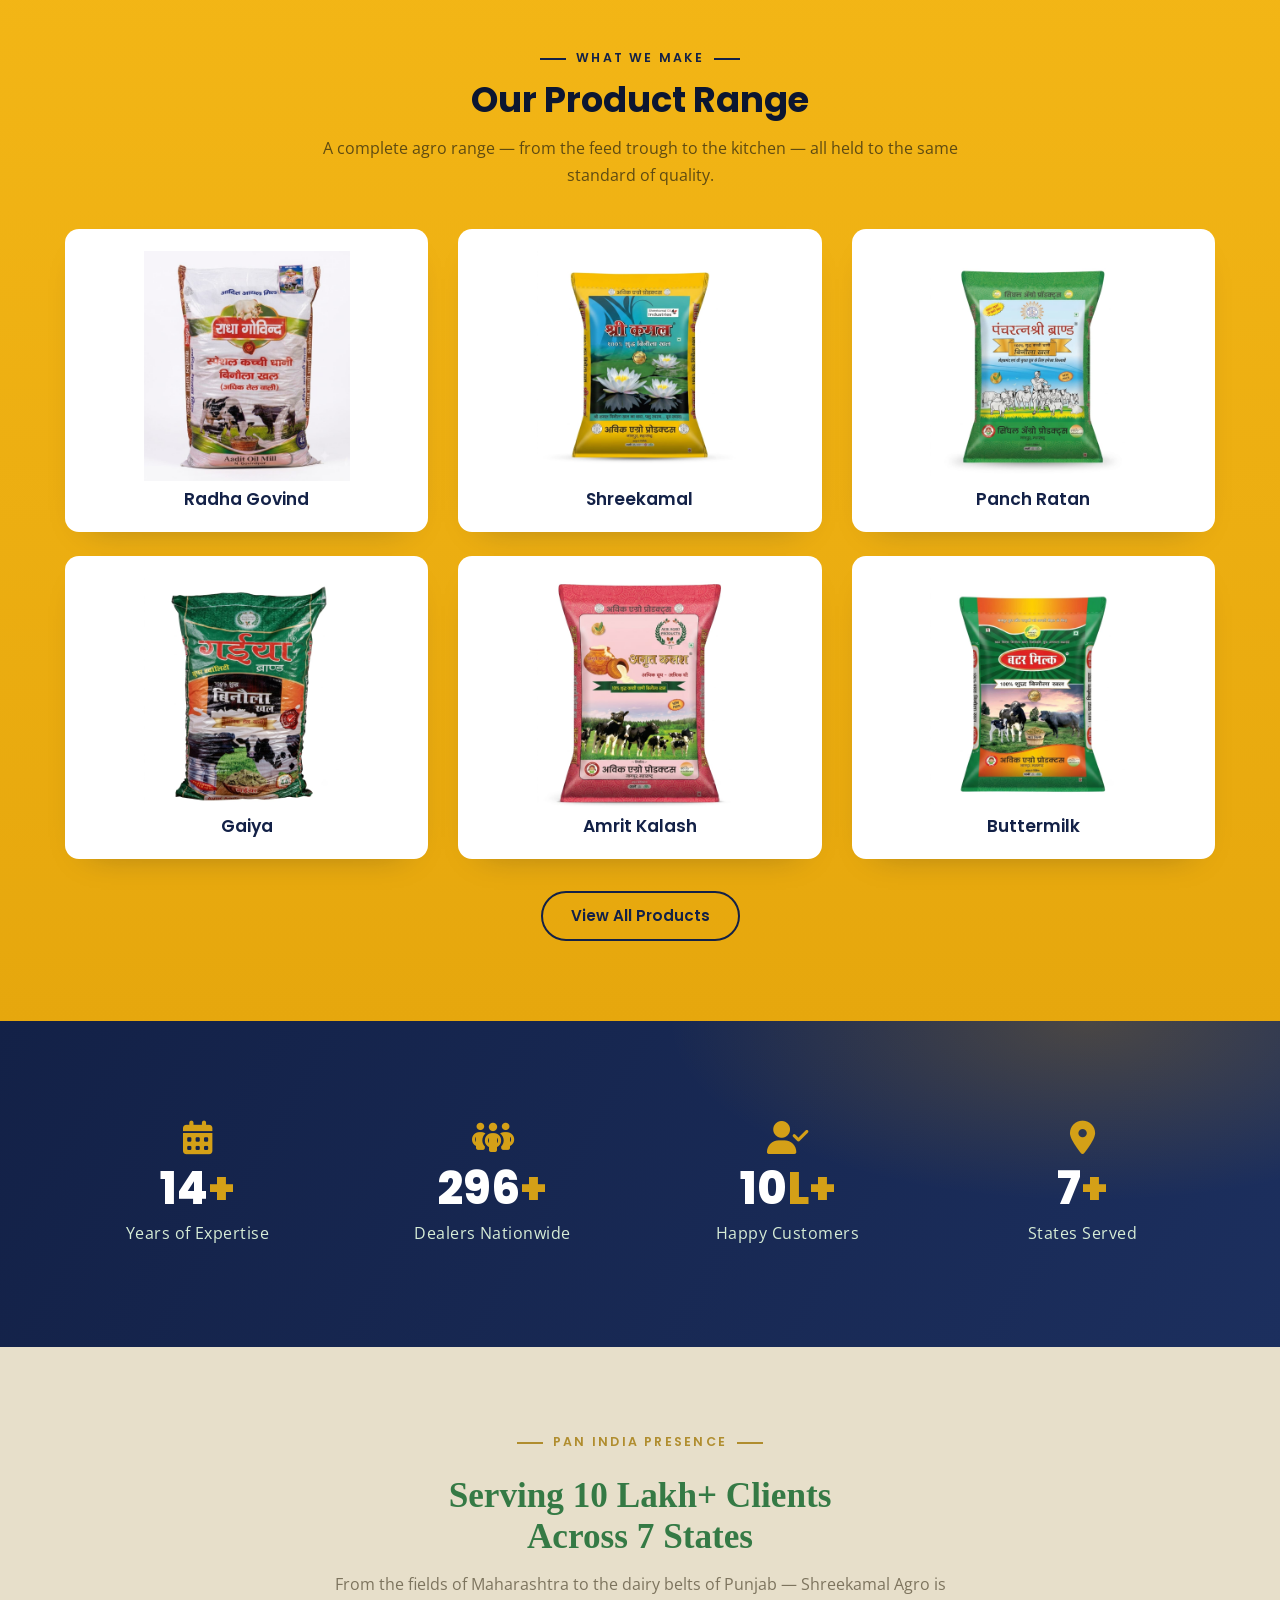
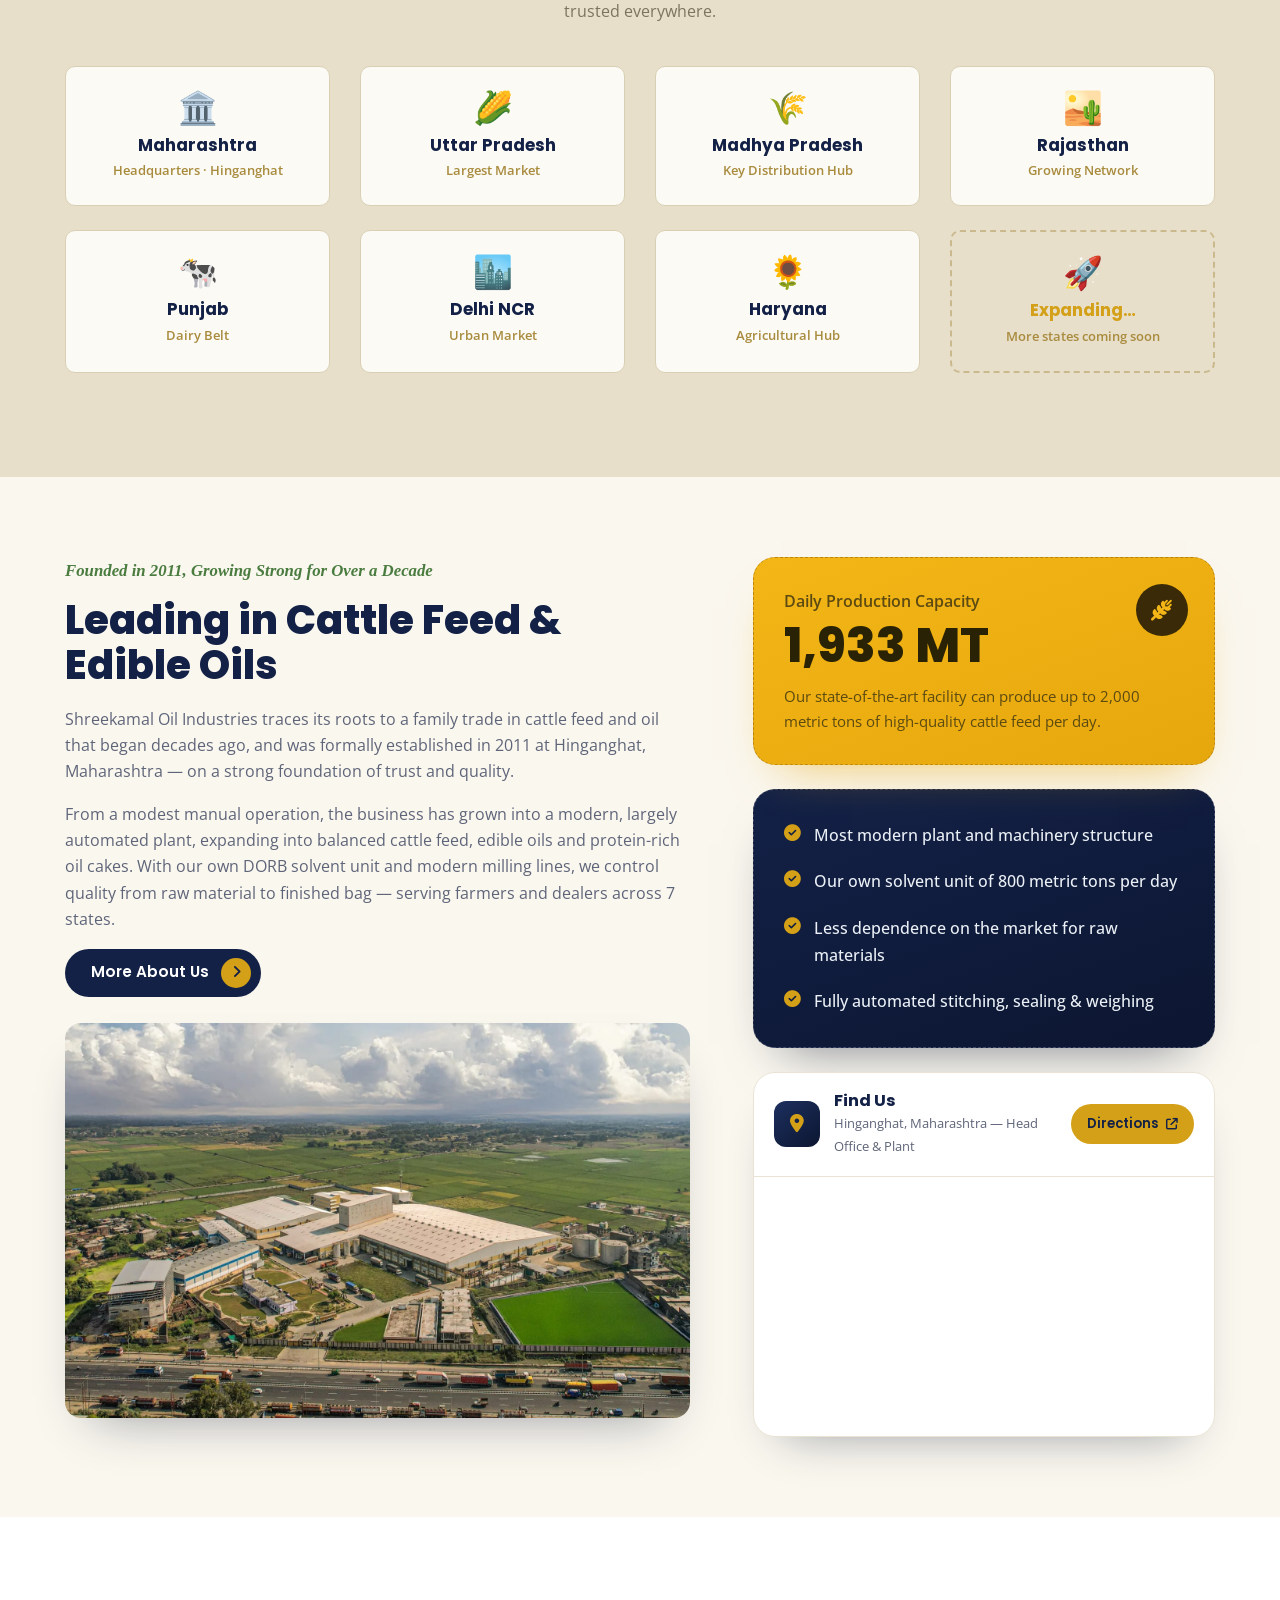
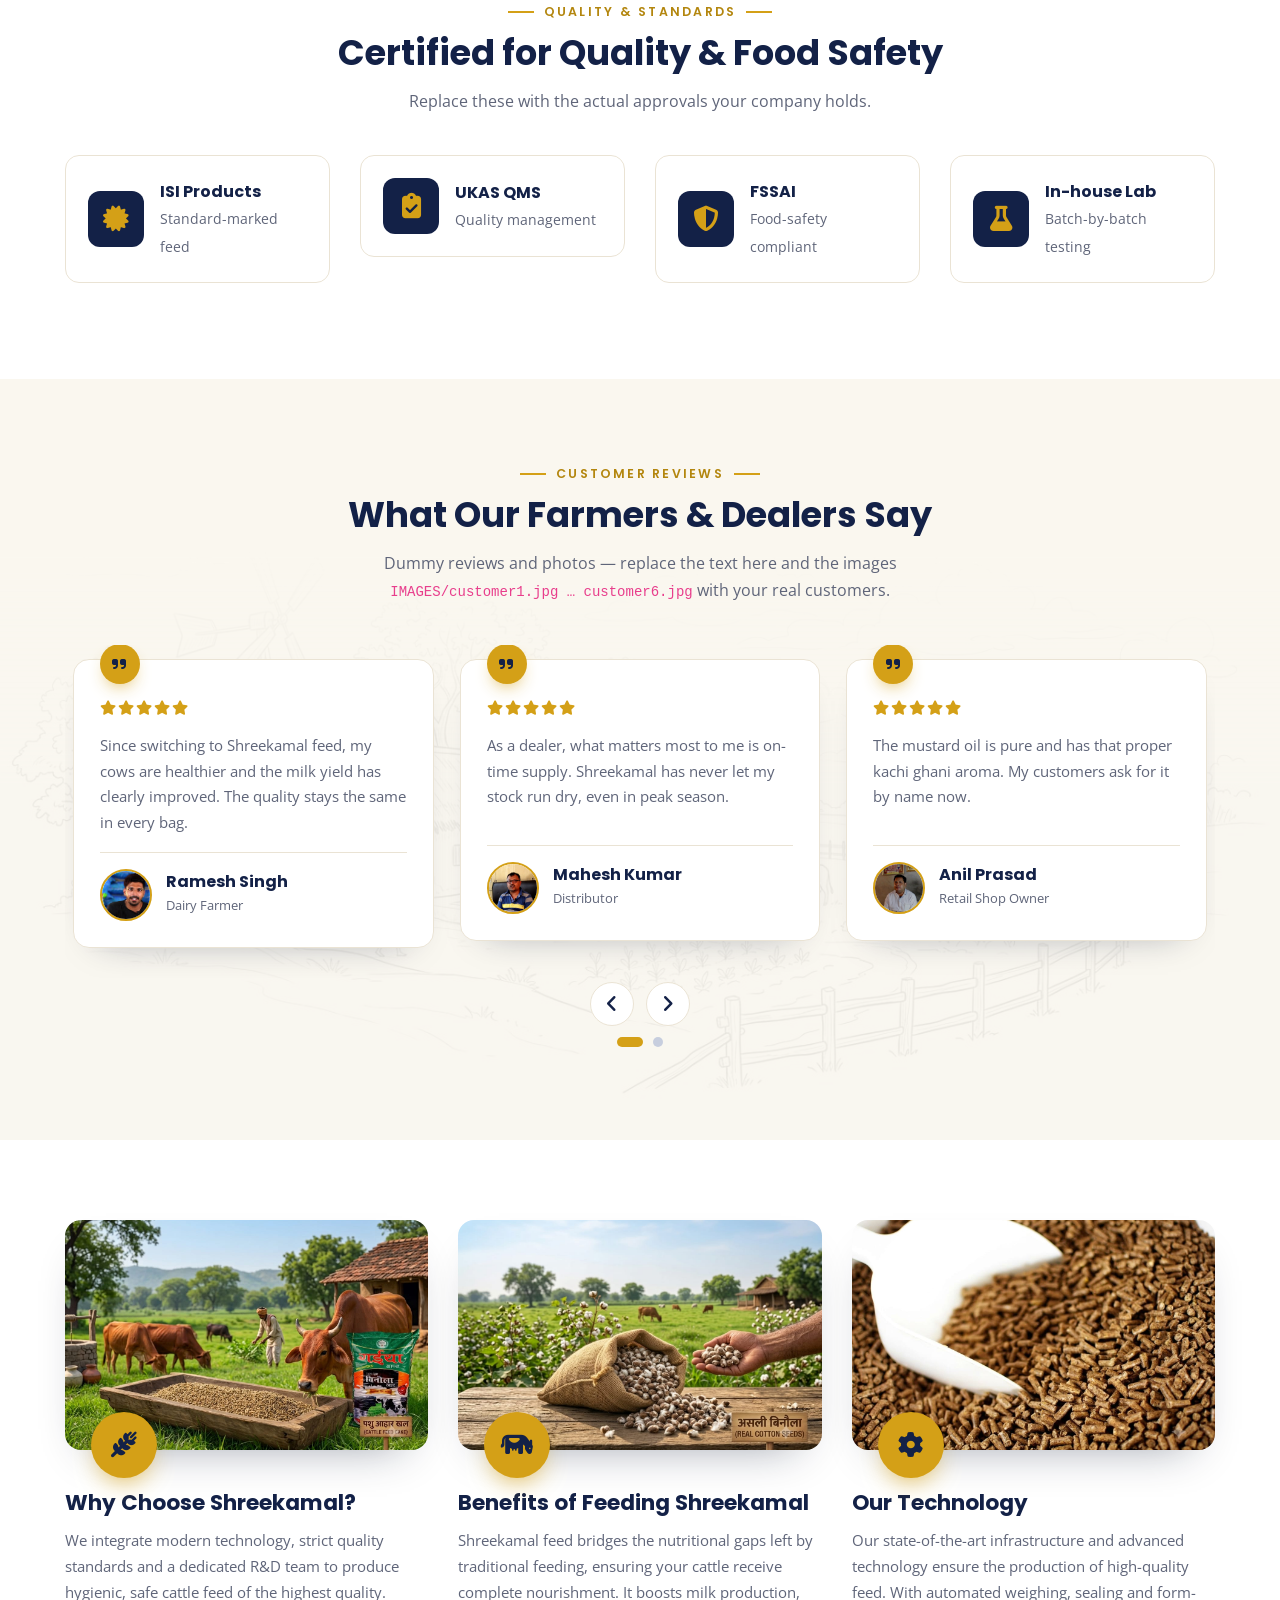
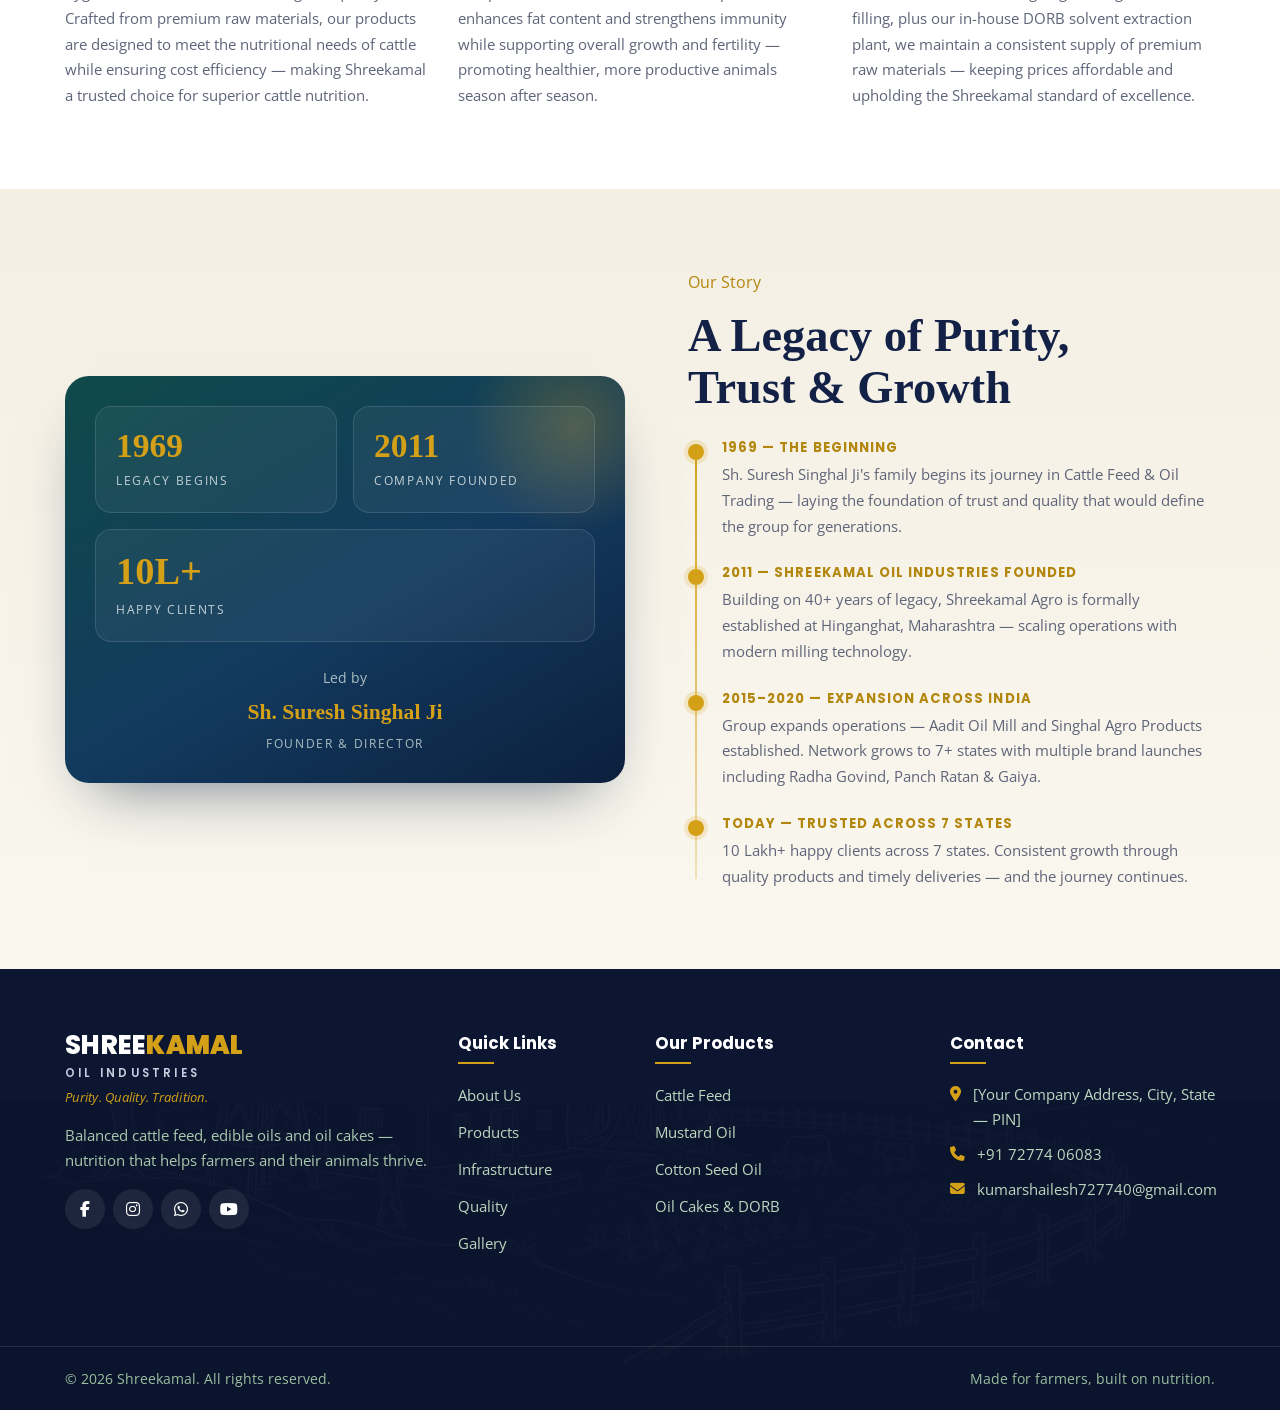
==== commit 3f7acd35: "new web" ====
--- a/index.html
+++ b/index.html
@@ -3,12 +3,36 @@
 <head>
 <meta charset="UTF-8" />
 <meta name="viewport" content="width=device-width, initial-scale=1.0" />
-<title>Shreekamal Oil Industries | Balanced Cattle Feed & Agro Products</title>
-<link rel="icon" type="image/png" sizes="32x32" href="IMAGES/favicon-32.png">
-<link rel="icon" type="image/png" sizes="16x16" href="IMAGES/favicon-16.png">
-<link rel="shortcut icon" href="IMAGES/favicon.ico">
-<link rel="apple-touch-icon" href="IMAGES/favicon-180.png">
-<meta name="description" content="Shreekamal is a leading manufacturer of balanced cattle feed, edible oils and oil cakes for healthier, more productive livestock across India." />
+<title>Cotton Seed Cake & Cattle Feed Manufacturer | Shreekamal Oil Industries</title>
+<link rel="icon" type="image/png" sizes="32x32" href="IMAGES/favicon-32.png?v=2">
+<link rel="icon" type="image/png" sizes="16x16" href="IMAGES/favicon-16.png?v=2">
+<link rel="icon" type="image/png" sizes="192x192" href="IMAGES/favicon-192.png?v=2">
+<link rel="shortcut icon" href="IMAGES/favicon.ico?v=2">
+<link rel="apple-touch-icon" href="IMAGES/apple-touch-icon.png?v=2">
+<meta name="description" content="Shreekamal Oil Industries, Hinganghat (Maharashtra) — manufacturer of 100% pure cotton seed cake (binaula khal) and cattle feed. Brands: Radha Govind, Shree Kamal, Panchratna Shri, Gaiya, Amrit Kalash, Butter Milk. Trusted by 10 Lakh+ clients across 7 states." />
+<!-- SEO -->
+<meta name="robots" content="index, follow" />
+<meta name="author" content="Shreekamal Oil Industries" />
+<meta name="theme-color" content="#132147" />
+<link rel="canonical" href="https://shailesh7277.github.io/Skoi/" />
+<link rel="manifest" href="site.webmanifest" />
+
+<meta property="og:type" content="website" />
+<meta property="og:site_name" content="Shreekamal Oil Industries" />
+<meta property="og:title" content="Cotton Seed Cake & Cattle Feed Manufacturer | Shreekamal Oil Industries" />
+<meta property="og:description" content="Shreekamal Oil Industries, Hinganghat (Maharashtra) — manufacturer of 100% pure cotton seed cake (binaula khal) and cattle feed. Brands: Radha Govind, Shree Kamal, Panchratna Shri, Gaiya, Amrit Kalash, Butter Milk. Trusted by 10 Lakh+ clients across 7 states." />
+<meta property="og:url" content="https://shailesh7277.github.io/Skoi/" />
+<meta property="og:image" content="https://shailesh7277.github.io/Skoi/IMAGES/og-image.jpg" />
+<meta property="og:image:width" content="1200" />
+<meta property="og:image:height" content="630" />
+<meta property="og:locale" content="en_IN" />
+
+<meta name="twitter:card" content="summary_large_image" />
+<meta name="twitter:title" content="Cotton Seed Cake & Cattle Feed Manufacturer | Shreekamal Oil Industries" />
+<meta name="twitter:description" content="Shreekamal Oil Industries, Hinganghat (Maharashtra) — manufacturer of 100% pure cotton seed cake (binaula khal) and cattle feed. Brands: Radha Govind, Shree Kamal, Panchratna Shri, Gaiya, Amrit Kalash, Butter Milk. Trusted by 10 Lakh+ clients across 7 states." />
+<meta name="twitter:image" content="https://shailesh7277.github.io/Skoi/IMAGES/og-image.jpg" />
+<script type="application/ld+json">{"@context": "https://schema.org", "@type": "LocalBusiness", "name": "Shreekamal Oil Industries", "image": "https://shailesh7277.github.io/Skoi/IMAGES/logo.png", "logo": "https://shailesh7277.github.io/Skoi/IMAGES/logo.png", "url": "https://shailesh7277.github.io/Skoi/", "telephone": "+917277406083", "email": "kumarshailesh727740@gmail.com", "priceRange": "$$", "address": {"@type": "PostalAddress", "addressLocality": "Hinganghat", "addressRegion": "Maharashtra", "addressCountry": "IN"}, "sameAs": ["https://www.instagram.com/shaileshkumar8395?igsh=MThlamxhazRyYjhpaQ=="], "description": "Manufacturer of 100% pure cotton seed cake (binaula khal) and cattle feed — brands include Radha Govind, Shree Kamal, Panchratna Shri, Gaiya, Amrit Kalash and Butter Milk.", "openingHoursSpecification": [{"@type": "OpeningHoursSpecification", "dayOfWeek": ["Monday", "Tuesday", "Wednesday", "Thursday", "Friday", "Saturday"], "opens": "09:00", "closes": "18:00"}]}</script>
+<!-- /SEO -->
 
 <!-- Fonts -->
 <link rel="preconnect" href="https://fonts.googleapis.com"><link rel="preconnect" href="https://fonts.gstatic.com" crossorigin>
@@ -46,7 +70,7 @@
       <span><i class="fa-regular fa-clock"></i> Mon–Sat: 9:00 – 18:00</span>
       <a href="#"><i class="fa-brands fa-facebook-f"></i></a>
       <a href="https://www.instagram.com/shaileshkumar8395?igsh=MThlamxhazRyYjhpaQ==" target="_blank" rel="noopener"><i class="fa-brands fa-instagram"></i></a>
-      <a href="https://wa.me/917277406083" target="_blank" rel="noopener"><i class="fa-brands fa-whatsapp"></i></a>
+      <a href="https://wa.me/917277406083?text=Namaste%21%20Main%20Shreekamal%20Oil%20Industries%20ke%20products%20ke%20baare%20mein%20jaankari%20chahta%20hoon." target="_blank" rel="noopener"><i class="fa-brands fa-whatsapp"></i></a>
     </div>
   </div>
 </div>
@@ -126,12 +150,12 @@
       <p>A complete agro range — from the feed trough to the kitchen — all held to the same standard of quality.</p>
     </div>
     <div class="row">
-      <div class="col-6 col-lg-4 mb-4" data-reveal="fadeInUp"><a href="products.html" class="kp-product"><div class="kp-thumb"><img src="IMAGES/radha-govind.jpg" alt="Radha Govind"></div><h4>Radha Govind</h4></a></div>
-      <div class="col-6 col-lg-4 mb-4" data-reveal="fadeInUp"><a href="products.html" class="kp-product"><div class="kp-thumb"><img src="IMAGES/shreekamal.jpg" alt="Shreekamal"></div><h4>Shreekamal</h4></a></div>
-      <div class="col-6 col-lg-4 mb-4" data-reveal="fadeInUp"><a href="products.html" class="kp-product"><div class="kp-thumb"><img src="IMAGES/panch-ratan.jpg" alt="Panch Ratan"></div><h4>Panch Ratan</h4></a></div>
-      <div class="col-6 col-lg-4 mb-4" data-reveal="fadeInUp"><a href="products.html" class="kp-product"><div class="kp-thumb"><img src="IMAGES/gaiya.jpg" alt="Gaiya"></div><h4>Gaiya</h4></a></div>
-      <div class="col-6 col-lg-4 mb-4" data-reveal="fadeInUp"><a href="products.html" class="kp-product"><div class="kp-thumb"><img src="IMAGES/amrit-kalash.jpg" alt="Amrit Kalash"></div><h4>Amrit Kalash</h4></a></div>
-      <div class="col-6 col-lg-4 mb-4" data-reveal="fadeInUp"><a href="products.html" class="kp-product"><div class="kp-thumb"><img src="IMAGES/buttermilk.jpg" alt="Buttermilk"></div><h4>Buttermilk</h4></a></div>
+      <div class="col-6 col-lg-4 mb-4" data-reveal="fadeInUp"><a href="products.html" class="kp-product"><div class="kp-thumb"><img src="IMAGES/radha-govind.jpg" alt="Radha Govind" loading="lazy" decoding="async"></div><h4>Radha Govind</h4></a></div>
+      <div class="col-6 col-lg-4 mb-4" data-reveal="fadeInUp"><a href="products.html" class="kp-product"><div class="kp-thumb"><img src="IMAGES/shreekamal.jpg" alt="Shreekamal" loading="lazy" decoding="async"></div><h4>Shreekamal</h4></a></div>
+      <div class="col-6 col-lg-4 mb-4" data-reveal="fadeInUp"><a href="products.html" class="kp-product"><div class="kp-thumb"><img src="IMAGES/panch-ratan.jpg" alt="Panch Ratan" loading="lazy" decoding="async"></div><h4>Panch Ratan</h4></a></div>
+      <div class="col-6 col-lg-4 mb-4" data-reveal="fadeInUp"><a href="products.html" class="kp-product"><div class="kp-thumb"><img src="IMAGES/gaiya.jpg" alt="Gaiya" loading="lazy" decoding="async"></div><h4>Gaiya</h4></a></div>
+      <div class="col-6 col-lg-4 mb-4" data-reveal="fadeInUp"><a href="products.html" class="kp-product"><div class="kp-thumb"><img src="IMAGES/amrit-kalash.jpg" alt="Amrit Kalash" loading="lazy" decoding="async"></div><h4>Amrit Kalash</h4></a></div>
+      <div class="col-6 col-lg-4 mb-4" data-reveal="fadeInUp"><a href="products.html" class="kp-product"><div class="kp-thumb"><img src="IMAGES/buttermilk.jpg" alt="Buttermilk" loading="lazy" decoding="async"></div><h4>Buttermilk</h4></a></div>
     </div>
     <div class="text-center mt-2"><a href="products.html" class="btn btn-outline-green">View All Products</a></div>
   </div>
@@ -180,7 +204,7 @@
         <p>Shreekamal Oil Industries traces its roots to a family trade in cattle feed and oil that began decades ago, and was formally established in 2011 at Hinganghat, Maharashtra — on a strong foundation of trust and quality.</p>
         <p>From a modest manual operation, the business has grown into a modern, largely automated plant, expanding into balanced cattle feed, edible oils and protein-rich oil cakes. With our own DORB solvent unit and modern milling lines, we control quality from raw material to finished bag — serving farmers and dealers across 7 states.</p>
         <a href="about.html" class="btn btn-getintouch">More About Us <span class="gi-arrow"><i class="fa-solid fa-angle-right"></i></span></a>
-        <div class="infra-photo"><img src="IMAGES/infrastructure.jpg" alt="Shreekamal Oil Industries plant"></div>
+        <div class="infra-photo"><img src="IMAGES/infrastructure.jpg" alt="Shreekamal Oil Industries plant" loading="lazy" decoding="async"></div>
       </div>
       <div class="col-lg-5" data-reveal="fadeInRight">
         <div class="infra-gold">
@@ -245,42 +269,42 @@
         <div class="quote-ic"><i class="fa-solid fa-quote-right"></i></div>
         <div class="stars"><i class="fa-solid fa-star"></i><i class="fa-solid fa-star"></i><i class="fa-solid fa-star"></i><i class="fa-solid fa-star"></i><i class="fa-solid fa-star"></i></div>
         <p class="rv-text">Since switching to Shreekamal feed, my cows are healthier and the milk yield has clearly improved. The quality stays the same in every bag.</p>
-        <div class="rv-user"><img src="IMAGES/customer1.jpg" alt="Customer"><div><b>Ramesh Singh</b><span>Dairy Farmer</span></div></div>
+        <div class="rv-user"><img src="IMAGES/customer1.jpg" alt="Customer" loading="lazy" decoding="async"><div><b>Ramesh Singh</b><span>Dairy Farmer</span></div></div>
       </div>
 
       <div class="review-card">
         <div class="quote-ic"><i class="fa-solid fa-quote-right"></i></div>
         <div class="stars"><i class="fa-solid fa-star"></i><i class="fa-solid fa-star"></i><i class="fa-solid fa-star"></i><i class="fa-solid fa-star"></i><i class="fa-solid fa-star"></i></div>
         <p class="rv-text">As a dealer, what matters most to me is on-time supply. Shreekamal has never let my stock run dry, even in peak season.</p>
-        <div class="rv-user"><img src="IMAGES/customer2.jpg" alt="Customer"><div><b>Mahesh Kumar</b><span>Distributor</span></div></div>
+        <div class="rv-user"><img src="IMAGES/customer2.jpg" alt="Customer" loading="lazy" decoding="async"><div><b>Mahesh Kumar</b><span>Distributor</span></div></div>
       </div>
 
       <div class="review-card">
         <div class="quote-ic"><i class="fa-solid fa-quote-right"></i></div>
         <div class="stars"><i class="fa-solid fa-star"></i><i class="fa-solid fa-star"></i><i class="fa-solid fa-star"></i><i class="fa-solid fa-star"></i><i class="fa-solid fa-star"></i></div>
         <p class="rv-text">The mustard oil is pure and has that proper kachi ghani aroma. My customers ask for it by name now.</p>
-        <div class="rv-user"><img src="IMAGES/customer3.jpg" alt="Customer"><div><b>Anil Prasad</b><span>Retail Shop Owner</span></div></div>
+        <div class="rv-user"><img src="IMAGES/customer3.jpg" alt="Customer" loading="lazy" decoding="async"><div><b>Anil Prasad</b><span>Retail Shop Owner</span></div></div>
       </div>
 
       <div class="review-card">
         <div class="quote-ic"><i class="fa-solid fa-quote-right"></i></div>
         <div class="stars"><i class="fa-solid fa-star"></i><i class="fa-solid fa-star"></i><i class="fa-solid fa-star"></i><i class="fa-solid fa-star"></i><i class="fa-solid fa-star"></i></div>
         <p class="rv-text">The pellets are clean and dust-free, and my animals eat them without any waste. Good value for the price.</p>
-        <div class="rv-user"><img src="IMAGES/customer4.jpg" alt="Customer"><div><b>Suresh Dhaka</b><span>Cattle Owner</span></div></div>
+        <div class="rv-user"><img src="IMAGES/customer4.jpg" alt="Customer" loading="lazy" decoding="async"><div><b>Suresh Dhaka</b><span>Cattle Owner</span></div></div>
       </div>
 
       <div class="review-card">
         <div class="quote-ic"><i class="fa-solid fa-quote-right"></i></div>
         <div class="stars"><i class="fa-solid fa-star"></i><i class="fa-solid fa-star"></i><i class="fa-solid fa-star"></i><i class="fa-solid fa-star"></i><i class="fa-solid fa-star"></i></div>
         <p class="rv-text">Their oil cakes are a solid, economical addition to my feed mix. The team is also easy to deal with for bulk orders.</p>
-        <div class="rv-user"><img src="IMAGES/customer5.jpg" alt="Customer"><div><b>Vikram Gill</b><span>Dairy Farm Owner</span></div></div>
+        <div class="rv-user"><img src="IMAGES/customer5.jpg" alt="Customer" loading="lazy" decoding="async"><div><b>Vikram Gill</b><span>Dairy Farm Owner</span></div></div>
       </div>
 
       <div class="review-card">
         <div class="quote-ic"><i class="fa-solid fa-quote-right"></i></div>
         <div class="stars"><i class="fa-solid fa-star"></i><i class="fa-solid fa-star"></i><i class="fa-solid fa-star"></i><i class="fa-solid fa-star"></i><i class="fa-solid fa-star"></i></div>
         <p class="rv-text">I have been buying from Shreekamal for years. The quality is consistent and they stand behind what they sell.</p>
-        <div class="rv-user"><img src="IMAGES/customer6.jpg" alt="Customer"><div><b>Jagdish Thakur</b><span>Trader</span></div></div>
+        <div class="rv-user"><img src="IMAGES/customer6.jpg" alt="Customer" loading="lazy" decoding="async"><div><b>Jagdish Thakur</b><span>Trader</span></div></div>
       </div>
     </div>
   </div>
@@ -354,7 +378,7 @@
       <div class="col-lg-4 col-md-6 mb-4">
         <div class="f-brand"><span class="wm">SHREE<b>KAMAL</b><span class="wm-sub">Oil Industries</span></span><span class="wm-tag">Purity. Quality. Tradition.</span></div>
         <p>Balanced cattle feed, edible oils and oil cakes — nutrition that helps farmers and their animals thrive.</p>
-        <div class="f-social mt-3"><a href="#"><i class="fa-brands fa-facebook-f"></i></a><a href="https://www.instagram.com/shaileshkumar8395?igsh=MThlamxhazRyYjhpaQ==" target="_blank" rel="noopener"><i class="fa-brands fa-instagram"></i></a><a href="https://wa.me/917277406083" target="_blank" rel="noopener"><i class="fa-brands fa-whatsapp"></i></a><a href="#"><i class="fa-brands fa-youtube"></i></a></div>
+        <div class="f-social mt-3"><a href="#"><i class="fa-brands fa-facebook-f"></i></a><a href="https://www.instagram.com/shaileshkumar8395?igsh=MThlamxhazRyYjhpaQ==" target="_blank" rel="noopener"><i class="fa-brands fa-instagram"></i></a><a href="https://wa.me/917277406083?text=Namaste%21%20Main%20Shreekamal%20Oil%20Industries%20ke%20products%20ke%20baare%20mein%20jaankari%20chahta%20hoon." target="_blank" rel="noopener"><i class="fa-brands fa-whatsapp"></i></a><a href="#"><i class="fa-brands fa-youtube"></i></a></div>
       </div>
       <div class="col-lg-2 col-md-6 mb-4"><h5>Quick Links</h5><ul><li><a href="about.html">About Us</a></li><li><a href="products.html">Products</a></li><li><a href="infrastructure.html">Infrastructure</a></li><li><a href="quality.html">Quality</a></li><li><a href="gallery.html">Gallery</a></li></ul></div>
       <div class="col-lg-3 col-md-6 mb-4"><h5>Our Products</h5><ul><li><a href="products.html">Cattle Feed</a></li><li><a href="products.html">Mustard Oil</a></li><li><a href="products.html">Cotton Seed Oil</a></li><li><a href="products.html">Oil Cakes &amp; DORB</a></li></ul></div>
@@ -375,7 +399,7 @@
 <!-- ===== FLOATING SOCIAL (dummy links — replace href with your real WhatsApp/Instagram) ===== -->
 <div class="floasoc">
   <a class="ig" href="https://www.instagram.com/shaileshkumar8395?igsh=MThlamxhazRyYjhpaQ==" data-label="Follow us on Instagram" target="_blank" rel="noopener" aria-label="Instagram"><i class="fa-brands fa-instagram"></i></a>
-  <a class="wa" href="https://wa.me/917277406083" data-label="Chat on WhatsApp" target="_blank" rel="noopener" aria-label="WhatsApp"><i class="fa-brands fa-whatsapp"></i></a>
+  <a class="wa" href="https://wa.me/917277406083?text=Namaste%21%20Main%20Shreekamal%20Oil%20Industries%20ke%20products%20ke%20baare%20mein%20jaankari%20chahta%20hoon." data-label="Chat on WhatsApp" target="_blank" rel="noopener" aria-label="WhatsApp"><i class="fa-brands fa-whatsapp"></i></a>
 </div>
 
 <!-- Scripts (CDN). Your folder has local jQuery-based owl + bootstrap bundle; swap if preferred. -->
@@ -384,5 +408,12 @@
 <script src="https://cdnjs.cloudflare.com/ajax/libs/OwlCarousel2/2.3.4/owl.carousel.min.js"></script>
 <script src="js/script.js"></script>
 <script>document.getElementById('yr').textContent=new Date().getFullYear();</script>
+
+<!-- ===== MOBILE STICKY ACTION BAR ===== -->
+<div class="mobilebar">
+  <a href="tel:+917277406083"><i class="fa-solid fa-phone"></i><span>Call</span></a>
+  <a href="https://wa.me/917277406083?text=Namaste%21%20Main%20Shreekamal%20Oil%20Industries%20ke%20products%20ke%20baare%20mein%20jaankari%20chahta%20hoon." target="_blank" rel="noopener"><i class="fa-brands fa-whatsapp"></i><span>WhatsApp</span></a>
+  <a href="contact.html#enquiry"><i class="fa-solid fa-paper-plane"></i><span>Enquiry</span></a>
+</div>
 </body>
 </html>
--- a/css/style.css
+++ b/css/style.css
@@ -278,6 +278,24 @@
 .timeline h5{font-family:'Poppins',sans-serif;font-weight:700;color:var(--amber-dk);font-size:.82rem;letter-spacing:.08em;text-transform:uppercase;margin:0 0 6px}
 .timeline p{color:var(--muted);font-size:.95rem;margin:0}
 
+/* ---------- Mobile sticky action bar ---------- */
+.mobilebar{display:none}
+@media (max-width:767px){
+  .mobilebar{
+    display:grid;grid-template-columns:repeat(3,1fr);position:fixed;left:0;right:0;bottom:0;z-index:80;
+    background:var(--green-darker);box-shadow:0 -8px 24px -10px rgba(0,0,0,.55);
+    padding-bottom:env(safe-area-inset-bottom);
+  }
+  .mobilebar a{display:flex;flex-direction:column;align-items:center;justify-content:center;gap:3px;padding:10px 6px;color:#e6ecf5;font-family:'Poppins',sans-serif;font-weight:600;font-size:.72rem;border-right:1px solid rgba(255,255,255,.1)}
+  .mobilebar a:last-child{border-right:none}
+  .mobilebar a i{font-size:1.15rem;color:var(--amber)}
+  .mobilebar a:active{background:rgba(255,255,255,.08)}
+  body{padding-bottom:62px}
+  .floasoc{bottom:78px;right:14px}
+  .floasoc a{width:48px;height:48px;font-size:1.3rem}
+  #toTop{bottom:78px;left:14px}
+}
+
 /* ---------- Floating social buttons ---------- */
 .floasoc{position:fixed;right:22px;bottom:22px;z-index:70;display:flex;flex-direction:column;gap:14px}
 .floasoc a{position:relative;width:56px;height:56px;border-radius:50%;display:flex;align-items:center;justify-content:center;color:#fff;font-size:1.5rem;box-shadow:0 12px 26px -8px rgba(0,0,0,.4);transition:transform .2s ease}
